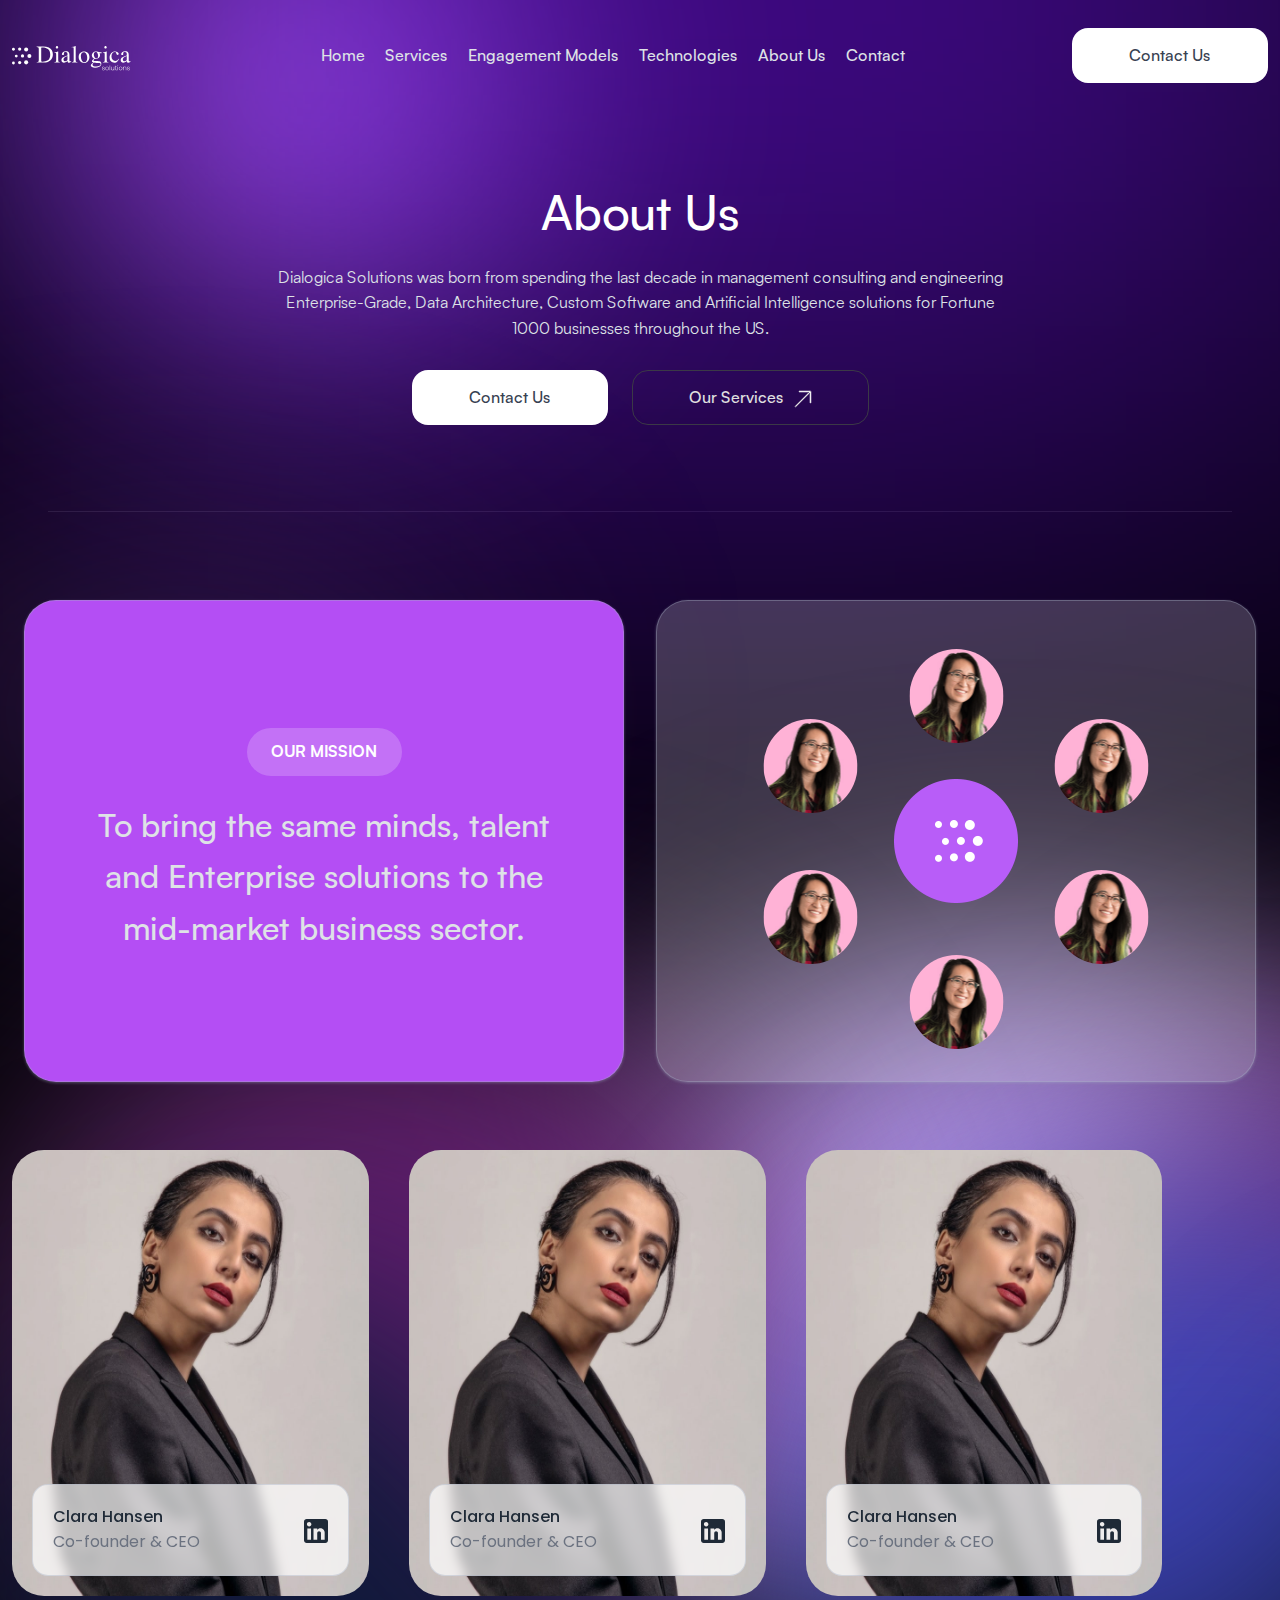
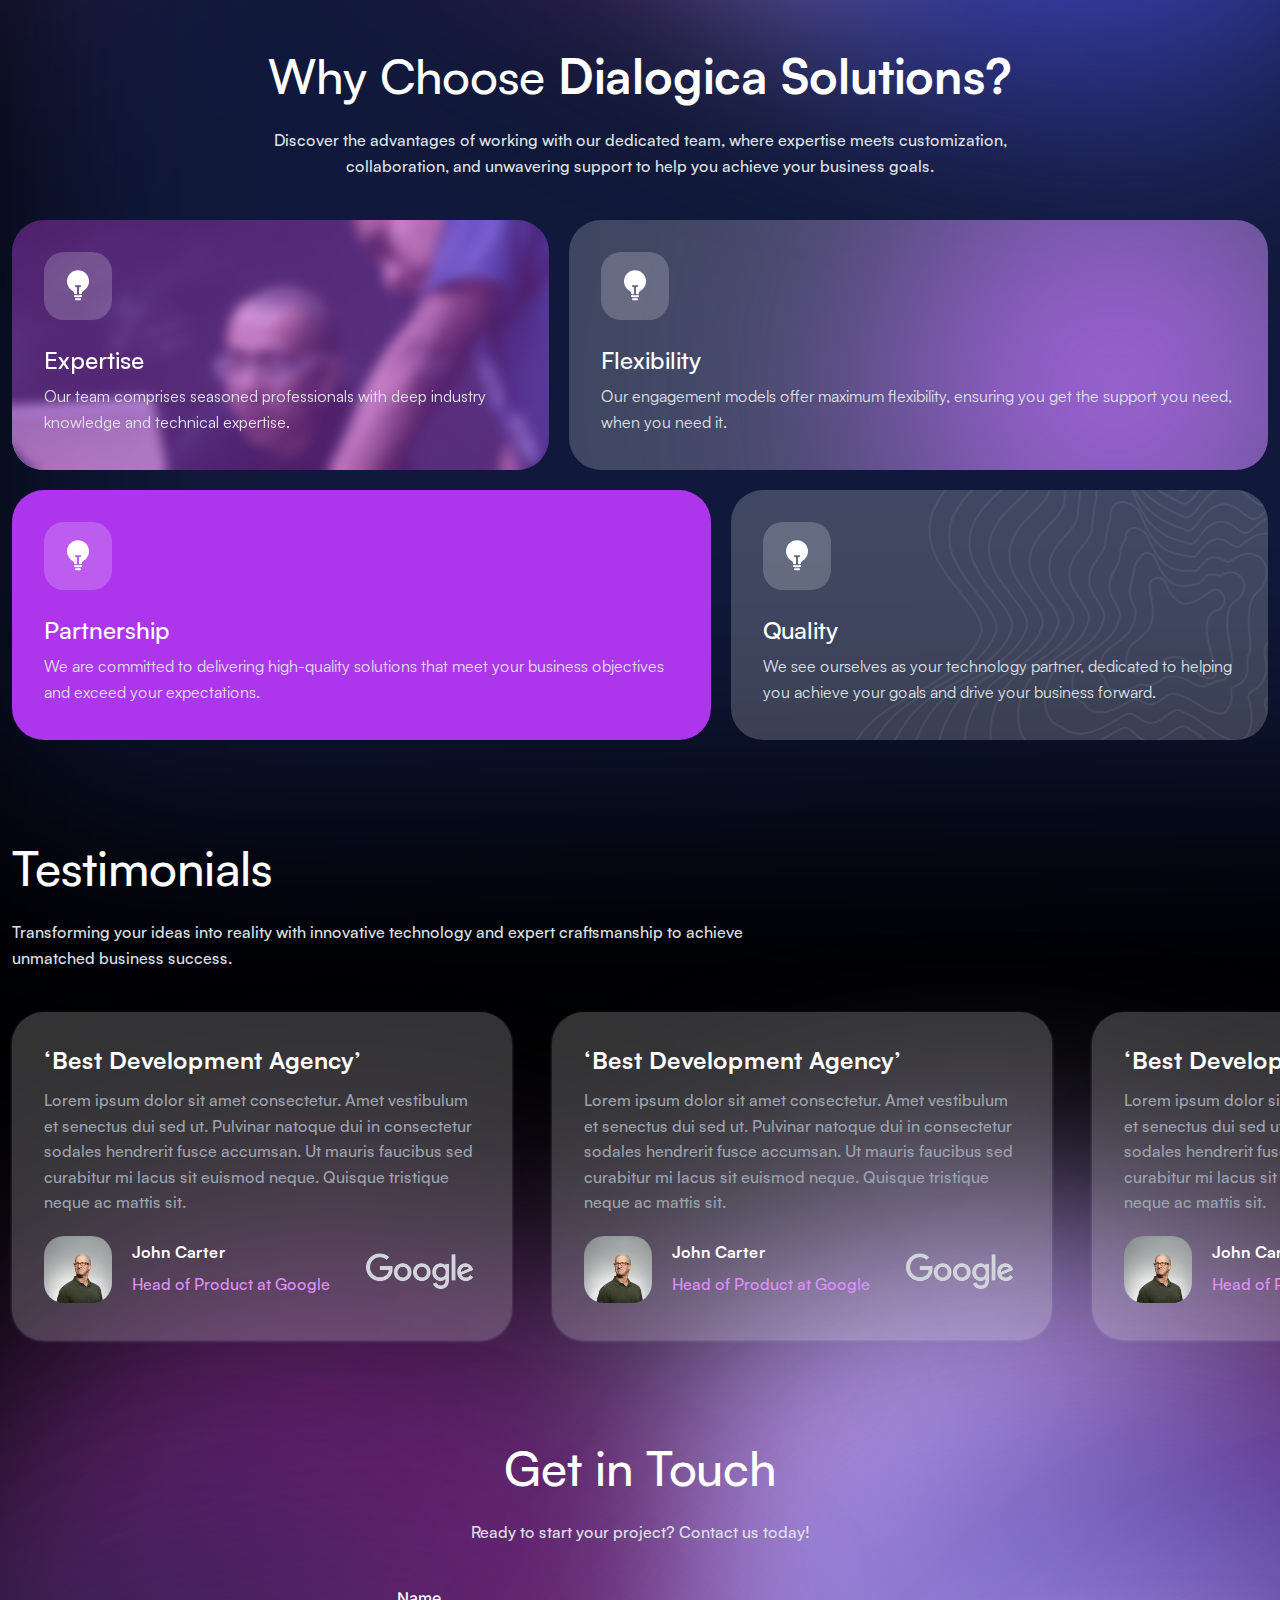
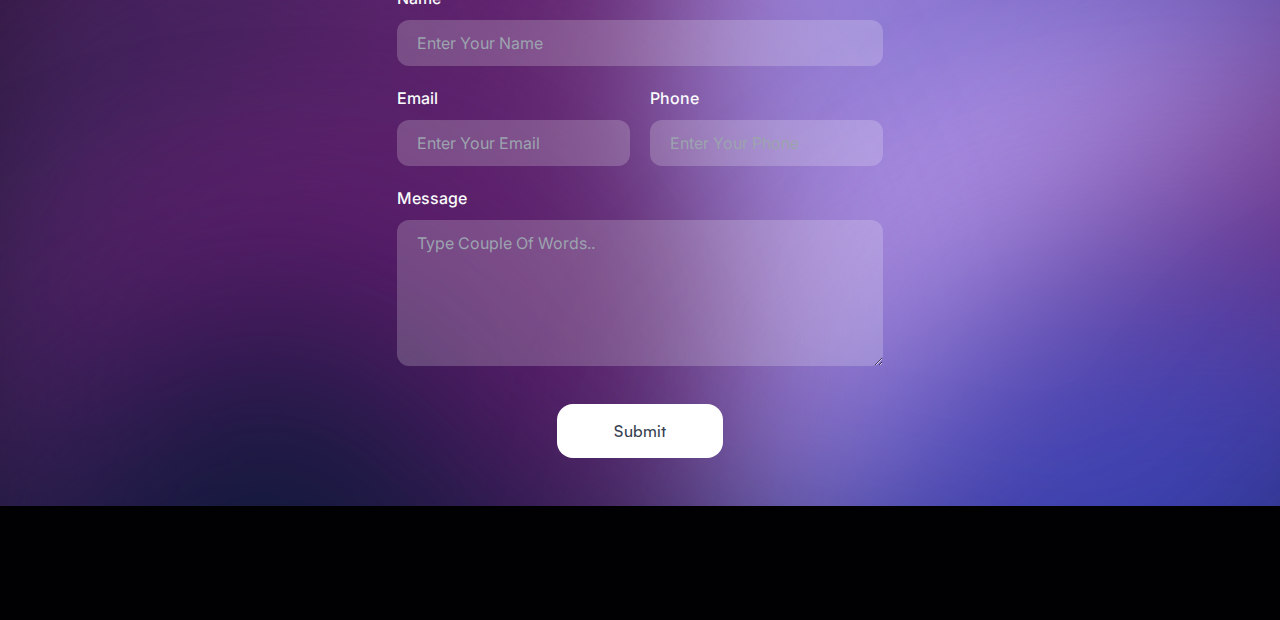
==== about-us.html @ e577fa41 "testing" ====
<!DOCTYPE html>
<html lang="en">
	<head>
		<meta charset="UTF-8">
		<meta name="viewport" content="width=device-width, initial-scale=1.0">
		<!-- bootstrap min css -->
		<link rel="stylesheet" href="assets/css/bootstrap.min.css">
		<!-- bootstrap min css -->
		<link rel="stylesheet" href="assets/css/fonts.css">
		<!-- main css -->
		<link rel="stylesheet" href="assets/css/main.css">
		<!-- responsive css -->
		<link rel="stylesheet" href="assets/css/responsive.css">
		<title>Dialogica solutions</title>
	</head>
	<body>
		<!-- header section start -->
		<header class="header-area">
			<div class="container">
				<div class="row align-items-center justify-content-between">
					<div class="col-auto">
						<a href="#" class="main-logo">
						<img src="assets/images/header-logo/header-logo.svg" alt="header logo">
						</a>
					</div>
					<div class="col-lg-8 d-none d-lg-block">
						<div class="main-menu-wrapper justify-content-center d-flex">
							<nav class="main-menu">
								<ul>
									<li>
										<a href="#">Home</a>
									</li>
									<li>
										<a href="#">Services</a>
									</li>
									<li>
										<a href="#">Engagement Models</a>
									</li>
									<li>
										<a href="#">Technologies</a>
									</li>
									<li>
										<a href="#">About Us</a>
									</li>
									<li>
										<a href="#">Contact</a>
									</li>
								</ul>
							</nav>
						</div>
					</div>
					<div class="col-auto">
						<a href="#" class="dialogica-btn">
						Contact Us
						</a>
					</div>
				</div>
			</div>
		</header>
		<!-- header section end -->
		<!-- main area start -->
		<main>
			<!-- banner section start -->
			<section class="banner-area content-version d-flex align-items-end position-relative z-1">
				<div class="container position-relative z-5">
					<div class="gradient gradient-1"></div>
					<div class="gradient gradient-2"></div>
					<div class="gradient gradient-3"></div>
					<div class="row position-relative z-5">
						<div class="col">
							<div class="banner-content-wrapper text-center">
								<h1 class="main-title">About Us</h1>
								<p>Dialogica Solutions was born from spending the last decade in management consulting and engineering Enterprise-Grade, Data Architecture, Custom Software and Artificial Intelligence solutions for Fortune 1000 businesses throughout the US.</p>
								<div class="bottom-content-button d-flex align-items-center flex-wrap justify-content-center">
									<a href="#" class="dialogica-btn">Contact Us</a>
									<a href="#" class="dialogica-btn transparent-btn">
										<span>Our Services</span>
										<svg width="18" height="18" viewBox="0 0 18 18" fill="none" xmlns="http://www.w3.org/2000/svg">
											<path d="M16.2498 3.31V2.10289L15.3963 2.95645L1.6842 16.6685C1.63742 16.7099 1.57676 16.7324 1.51414 16.7313C1.44938 16.7301 1.38758 16.7039 1.34178 16.6581C1.29597 16.6123 1.26974 16.5505 1.26859 16.4857C1.26749 16.4231 1.28992 16.3624 1.33131 16.3156L15.0434 2.60355L15.897 1.75H14.6898H5.24985C5.18354 1.75 5.11995 1.72366 5.07307 1.67678C5.02619 1.62989 4.99985 1.5663 4.99985 1.5C4.99985 1.4337 5.02619 1.37011 5.07307 1.32322C5.11995 1.27634 5.18354 1.25 5.24985 1.25H16.4998C16.5662 1.25 16.6297 1.27634 16.6766 1.32322C16.7235 1.37011 16.7498 1.43369 16.7498 1.5V12.75C16.7498 12.8163 16.7235 12.8799 16.6766 12.9268C16.6297 12.9737 16.5662 13 16.4998 13C16.4335 13 16.37 12.9737 16.3231 12.9268C16.2762 12.8799 16.2498 12.8163 16.2498 12.75V3.31Z" fill="black" stroke="#fff"/>
										</svg>
									</a>
								</div>
							</div>
						</div>
					</div>
				</div>
			</section>
			<!-- banner section end -->
			<!-- dialogica about page wrapper section start  -->
			<div class="section-about-page-wrapper">
				<div class="gradient-area">
					<div class="container position-relative z-6">
						<div class="gradient-wrapper">
							<div class="gradient gradient-4"></div>
							<div class="gradient gradient-5"></div>
							<div class="gradient gradient-6"></div>
							<div class="gradient gradient-7"></div>
							<div class="gradient gradient-8"></div>
						</div>
						<div class="gradient-wrapper">
							<div class="gradient gradient-4"></div>
							<div class="gradient gradient-5"></div>
							<div class="gradient gradient-6"></div>
							<div class="gradient gradient-7"></div>
							<div class="gradient gradient-8"></div>
						</div>
					</div>
				</div>
				<div class="container position-relative z-6">
					<!-- about card section start -->
					<div class="about-card-area position-relative z-6">
						<div class="container">
							<div class="about-card-wrapper d-flex align-items-center flex-wrap">
								<div class="card-info card-hover-active text-center mb-p">
									<span class="sub-title-2">Our mission</span>
									<p>To bring the same minds, talent and Enterprise solutions to the mid-market business sector. </p>
								</div>
								<div class="card-info position-relative z-1">
									<img src="assets/images/about-us/about-card-center-img.png" alt="center img" class="center-img">
									<div class="about-card-img-wrapper position-relative z-1">
										<div class="about-card-img-inner">
											<img src="assets/images/about-us/about-card-img.jpg" alt="..." class="about-card-img">
											<img src="assets/images/about-us/about-card-img.jpg" alt="..." class="about-card-img">
											<img src="assets/images/about-us/about-card-img.jpg" alt="..." class="about-card-img">
											<img src="assets/images/about-us/about-card-img.jpg" alt="..." class="about-card-img">
											<img src="assets/images/about-us/about-card-img.jpg" alt="..." class="about-card-img">
											<img src="assets/images/about-us/about-card-img.jpg" alt="..." class="about-card-img">
										</div>
									</div>
								</div>
							</div>
						</div>
					</div>
					<!-- about card section end -->
					<!-- our team section start  -->
					<div class="our-team-area position-relative z-6">
						<div class="our-member-wrapper d-flex flex-wrap">
							<div class="our-member-info">
								<div class="team-member-inner-info position-relative z-1">
									<img src="assets/images/team/team-1.jpg" alt="member img" class="team-img b-radius-32 w-100">
									<div class="team-member-content-info d-flex align-items-center justify-content-between">
										<div class="member-information">
											<h6 class="member-name">Clara Hansen</h6>
											<span class="member-position">Co-founder & CEO</span>
										</div>
										<a href="#">
											<svg width="24" height="24" viewBox="0 0 24 24" fill="none" xmlns="http://www.w3.org/2000/svg">
												<path d="M21.3333 0C22.0406 0 22.7189 0.280951 23.219 0.781048C23.719 1.28115 24 1.95942 24 2.66667V21.3333C24 22.0406 23.719 22.7189 23.219 23.219C22.7189 23.719 22.0406 24 21.3333 24H2.66667C1.95942 24 1.28115 23.719 0.781048 23.219C0.280951 22.7189 0 22.0406 0 21.3333V2.66667C0 1.95942 0.280951 1.28115 0.781048 0.781048C1.28115 0.280951 1.95942 0 2.66667 0H21.3333ZM20.6667 20.6667V13.6C20.6667 12.4472 20.2087 11.3416 19.3936 10.5264C18.5784 9.71128 17.4728 9.25333 16.32 9.25333C15.1867 9.25333 13.8667 9.94667 13.2267 10.9867V9.50667H9.50667V20.6667H13.2267V14.0933C13.2267 13.0667 14.0533 12.2267 15.08 12.2267C15.5751 12.2267 16.0499 12.4233 16.3999 12.7734C16.75 13.1235 16.9467 13.5983 16.9467 14.0933V20.6667H20.6667ZM5.17333 7.41333C5.76742 7.41333 6.33717 7.17733 6.75725 6.75725C7.17733 6.33717 7.41333 5.76742 7.41333 5.17333C7.41333 3.93333 6.41333 2.92 5.17333 2.92C4.57571 2.92 4.00257 3.1574 3.57999 3.57999C3.1574 4.00257 2.92 4.57571 2.92 5.17333C2.92 6.41333 3.93333 7.41333 5.17333 7.41333ZM7.02667 20.6667V9.50667H3.33333V20.6667H7.02667Z" fill="#1F2A37"/>
											</svg>
										</a>
									</div>
								</div>
							</div>
							<div class="our-member-info">
								<div class="team-member-inner-info position-relative z-1">
									<img src="assets/images/team/team-1.jpg" alt="member img" class="team-img b-radius-32 w-100">
									<div class="team-member-content-info d-flex align-items-center justify-content-between">
										<div class="member-information">
											<h6 class="member-name">Clara Hansen</h6>
											<span class="member-position">Co-founder & CEO</span>
										</div>
										<a href="#">
											<svg width="24" height="24" viewBox="0 0 24 24" fill="none" xmlns="http://www.w3.org/2000/svg">
												<path d="M21.3333 0C22.0406 0 22.7189 0.280951 23.219 0.781048C23.719 1.28115 24 1.95942 24 2.66667V21.3333C24 22.0406 23.719 22.7189 23.219 23.219C22.7189 23.719 22.0406 24 21.3333 24H2.66667C1.95942 24 1.28115 23.719 0.781048 23.219C0.280951 22.7189 0 22.0406 0 21.3333V2.66667C0 1.95942 0.280951 1.28115 0.781048 0.781048C1.28115 0.280951 1.95942 0 2.66667 0H21.3333ZM20.6667 20.6667V13.6C20.6667 12.4472 20.2087 11.3416 19.3936 10.5264C18.5784 9.71128 17.4728 9.25333 16.32 9.25333C15.1867 9.25333 13.8667 9.94667 13.2267 10.9867V9.50667H9.50667V20.6667H13.2267V14.0933C13.2267 13.0667 14.0533 12.2267 15.08 12.2267C15.5751 12.2267 16.0499 12.4233 16.3999 12.7734C16.75 13.1235 16.9467 13.5983 16.9467 14.0933V20.6667H20.6667ZM5.17333 7.41333C5.76742 7.41333 6.33717 7.17733 6.75725 6.75725C7.17733 6.33717 7.41333 5.76742 7.41333 5.17333C7.41333 3.93333 6.41333 2.92 5.17333 2.92C4.57571 2.92 4.00257 3.1574 3.57999 3.57999C3.1574 4.00257 2.92 4.57571 2.92 5.17333C2.92 6.41333 3.93333 7.41333 5.17333 7.41333ZM7.02667 20.6667V9.50667H3.33333V20.6667H7.02667Z" fill="#1F2A37"/>
											</svg>
										</a>
									</div>
								</div>
							</div>
							<div class="our-member-info">
								<div class="team-member-inner-info position-relative z-1">
									<img src="assets/images/team/team-1.jpg" alt="member img" class="team-img b-radius-32 w-100">
									<div class="team-member-content-info d-flex align-items-center justify-content-between">
										<div class="member-information">
											<h6 class="member-name">Clara Hansen</h6>
											<span class="member-position">Co-founder & CEO</span>
										</div>
										<a href="#">
											<svg width="24" height="24" viewBox="0 0 24 24" fill="none" xmlns="http://www.w3.org/2000/svg">
												<path d="M21.3333 0C22.0406 0 22.7189 0.280951 23.219 0.781048C23.719 1.28115 24 1.95942 24 2.66667V21.3333C24 22.0406 23.719 22.7189 23.219 23.219C22.7189 23.719 22.0406 24 21.3333 24H2.66667C1.95942 24 1.28115 23.719 0.781048 23.219C0.280951 22.7189 0 22.0406 0 21.3333V2.66667C0 1.95942 0.280951 1.28115 0.781048 0.781048C1.28115 0.280951 1.95942 0 2.66667 0H21.3333ZM20.6667 20.6667V13.6C20.6667 12.4472 20.2087 11.3416 19.3936 10.5264C18.5784 9.71128 17.4728 9.25333 16.32 9.25333C15.1867 9.25333 13.8667 9.94667 13.2267 10.9867V9.50667H9.50667V20.6667H13.2267V14.0933C13.2267 13.0667 14.0533 12.2267 15.08 12.2267C15.5751 12.2267 16.0499 12.4233 16.3999 12.7734C16.75 13.1235 16.9467 13.5983 16.9467 14.0933V20.6667H20.6667ZM5.17333 7.41333C5.76742 7.41333 6.33717 7.17733 6.75725 6.75725C7.17733 6.33717 7.41333 5.76742 7.41333 5.17333C7.41333 3.93333 6.41333 2.92 5.17333 2.92C4.57571 2.92 4.00257 3.1574 3.57999 3.57999C3.1574 4.00257 2.92 4.57571 2.92 5.17333C2.92 6.41333 3.93333 7.41333 5.17333 7.41333ZM7.02667 20.6667V9.50667H3.33333V20.6667H7.02667Z" fill="#1F2A37"/>
											</svg>
										</a>
									</div>
								</div>
							</div>
						</div>
					</div>
					<!-- our team section end  -->
					<!-- dialogica solutions section start -->
					<div class="dialogica-solutions-area section-padding-md position-relative z-6">
						<div class="section-title-wrapper text-center">
							<h2>Why Choose <span class="inner-sub-heading">Dialogica Solutions?</span></h2>
							<p>Discover the advantages of working with our dedicated team, where expertise meets customization, collaboration, and unwavering support to help you achieve your business goals.</p>
						</div>
						<div class="dialogica-solutions-card-area">
							<div class="dialogica-solutions-card-wrapper flex-column flex-lg-row">
								<div class="dialogica-solutions-card-info bg-fix b-radius-32 position-relative z-1" style="background-image: url('assets/images/solutions/solutions-img.jpg');">
									<div class="card-icon">
										<svg width="22" height="31" viewBox="0 0 22 31" fill="none" xmlns="http://www.w3.org/2000/svg">
											<path d="M10.9995 0.34961C8.57893 0.349066 6.22573 1.14698 4.30466 2.61969C2.38359 4.09239 1.00193 6.15764 0.373836 8.49535C-0.254261 10.8331 -0.0937235 13.3127 0.830567 15.5499C1.75486 17.7871 3.39128 19.6569 5.48621 20.8696C6.40088 21.4003 6.97288 22.2136 6.99821 23.0336C7.00521 23.2532 7.08435 23.4645 7.22341 23.6346C7.36247 23.8048 7.5537 23.9244 7.76755 23.9749C8.23688 24.0856 8.71421 24.1723 9.19955 24.2349C9.63021 24.2896 9.99955 23.9443 9.99955 23.5096V17.2949C9.57823 17.2486 9.16074 17.1724 8.75021 17.0669C8.62301 17.0342 8.50349 16.9767 8.3985 16.8978C8.29351 16.8189 8.20509 16.72 8.13829 16.6069C8.0715 16.4938 8.02763 16.3687 8.0092 16.2386C7.99077 16.1086 7.99814 15.9762 8.03088 15.8489C8.06362 15.7217 8.1211 15.6022 8.20003 15.4972C8.27896 15.3922 8.3778 15.3038 8.4909 15.237C8.604 15.1702 8.72915 15.1264 8.85921 15.1079C8.98926 15.0895 9.12167 15.0969 9.24888 15.1296C10.3972 15.4256 11.6019 15.4256 12.7502 15.1296C12.8787 15.0926 13.0133 15.0817 13.1461 15.0976C13.2788 15.1135 13.4071 15.1559 13.5232 15.2222C13.6393 15.2886 13.7409 15.3775 13.822 15.4838C13.9031 15.5901 13.9621 15.7116 13.9955 15.8411C14.0288 15.9706 14.0359 16.1054 14.0162 16.2377C13.9965 16.37 13.9505 16.4969 13.8809 16.6111C13.8113 16.7253 13.7195 16.8243 13.6109 16.9024C13.5024 16.9804 13.3793 17.036 13.2489 17.0656C12.8384 17.1715 12.4209 17.2482 11.9995 17.2949V23.5083C11.9995 23.9443 12.3689 24.2896 12.7995 24.2349C13.2849 24.1723 13.7622 24.0856 14.2315 23.9749C14.4454 23.9244 14.6366 23.8048 14.7757 23.6346C14.9147 23.4645 14.9939 23.2532 15.0009 23.0336C15.0275 22.2136 15.5982 21.4003 16.5129 20.8696C18.6078 19.6569 20.2442 17.7871 21.1685 15.5499C22.0928 13.3127 22.2534 10.8331 21.6253 8.49535C20.9972 6.15764 19.6155 4.09239 17.6944 2.61969C15.7734 1.14698 13.4202 0.349066 10.9995 0.34961Z" fill="white"/>
											<path fill-rule="evenodd" clip-rule="evenodd" d="M7.01688 25.8829C7.04136 25.7539 7.09104 25.6309 7.16306 25.5211C7.23508 25.4112 7.32804 25.3166 7.43663 25.2427C7.54522 25.1688 7.66731 25.117 7.79593 25.0902C7.92454 25.0635 8.05717 25.0624 8.18621 25.0869C10.0452 25.4397 11.9539 25.4397 13.8129 25.0869C13.9435 25.0582 14.0786 25.0559 14.2101 25.0803C14.3416 25.1047 14.4669 25.1552 14.5785 25.2288C14.6902 25.3025 14.7859 25.3978 14.8601 25.5091C14.9342 25.6204 14.9853 25.7454 15.0103 25.8768C15.0353 26.0082 15.0336 26.1433 15.0055 26.274C14.9773 26.4048 14.9232 26.5286 14.8464 26.638C14.7696 26.7475 14.6715 26.8405 14.5581 26.9114C14.4447 26.9823 14.3183 27.0298 14.1862 27.0509C12.0806 27.4505 9.91853 27.4505 7.81288 27.0509C7.55251 27.0015 7.32242 26.8507 7.17316 26.6317C7.02391 26.4127 6.9677 26.1434 7.01688 25.8829ZM8.00488 29.1416C8.01853 29.011 8.05777 28.8843 8.12037 28.7689C8.18297 28.6534 8.2677 28.5514 8.36973 28.4687C8.47175 28.386 8.58907 28.3242 8.71498 28.2868C8.84089 28.2495 8.97292 28.2373 9.10355 28.2509C10.3641 28.3827 11.635 28.3827 12.8955 28.2509C13.1593 28.2234 13.4233 28.3017 13.6293 28.4687C13.8354 28.6358 13.9666 28.8778 13.9942 29.1416C14.0218 29.4054 13.9435 29.6694 13.7764 29.8754C13.6094 30.0814 13.3673 30.2127 13.1035 30.2403C11.7047 30.3867 10.2944 30.3867 8.89555 30.2403C8.76492 30.2266 8.63826 30.1874 8.5228 30.1248C8.40735 30.0622 8.30535 29.9775 8.22264 29.8754C8.13993 29.7734 8.07813 29.6561 8.04077 29.5302C8.00341 29.4043 7.99121 29.2722 8.00488 29.1416Z" fill="white"/>
										</svg>
									</div>
									<div class="dialogica-solutions-content mb-p">
										<h5>Expertise</h5>
										<p>Our team comprises seasoned professionals with deep industry knowledge and technical expertise.</p>
									</div>
								</div>
								<div class="dialogica-solutions-card-info b-radius-32 position-relative z-3 overflow-hidden">
									<div class="gradient gradient-1"></div>
									<div class="card-icon">
										<svg width="22" height="31" viewBox="0 0 22 31" fill="none" xmlns="http://www.w3.org/2000/svg">
											<path d="M10.9995 0.34961C8.57893 0.349066 6.22573 1.14698 4.30466 2.61969C2.38359 4.09239 1.00193 6.15764 0.373836 8.49535C-0.254261 10.8331 -0.0937235 13.3127 0.830567 15.5499C1.75486 17.7871 3.39128 19.6569 5.48621 20.8696C6.40088 21.4003 6.97288 22.2136 6.99821 23.0336C7.00521 23.2532 7.08435 23.4645 7.22341 23.6346C7.36247 23.8048 7.5537 23.9244 7.76755 23.9749C8.23688 24.0856 8.71421 24.1723 9.19955 24.2349C9.63021 24.2896 9.99955 23.9443 9.99955 23.5096V17.2949C9.57823 17.2486 9.16074 17.1724 8.75021 17.0669C8.62301 17.0342 8.50349 16.9767 8.3985 16.8978C8.29351 16.8189 8.20509 16.72 8.13829 16.6069C8.0715 16.4938 8.02763 16.3687 8.0092 16.2386C7.99077 16.1086 7.99814 15.9762 8.03088 15.8489C8.06362 15.7217 8.1211 15.6022 8.20003 15.4972C8.27896 15.3922 8.3778 15.3038 8.4909 15.237C8.604 15.1702 8.72915 15.1264 8.85921 15.1079C8.98926 15.0895 9.12167 15.0969 9.24888 15.1296C10.3972 15.4256 11.6019 15.4256 12.7502 15.1296C12.8787 15.0926 13.0133 15.0817 13.1461 15.0976C13.2788 15.1135 13.4071 15.1559 13.5232 15.2222C13.6393 15.2886 13.7409 15.3775 13.822 15.4838C13.9031 15.5901 13.9621 15.7116 13.9955 15.8411C14.0288 15.9706 14.0359 16.1054 14.0162 16.2377C13.9965 16.37 13.9505 16.4969 13.8809 16.6111C13.8113 16.7253 13.7195 16.8243 13.6109 16.9024C13.5024 16.9804 13.3793 17.036 13.2489 17.0656C12.8384 17.1715 12.4209 17.2482 11.9995 17.2949V23.5083C11.9995 23.9443 12.3689 24.2896 12.7995 24.2349C13.2849 24.1723 13.7622 24.0856 14.2315 23.9749C14.4454 23.9244 14.6366 23.8048 14.7757 23.6346C14.9147 23.4645 14.9939 23.2532 15.0009 23.0336C15.0275 22.2136 15.5982 21.4003 16.5129 20.8696C18.6078 19.6569 20.2442 17.7871 21.1685 15.5499C22.0928 13.3127 22.2534 10.8331 21.6253 8.49535C20.9972 6.15764 19.6155 4.09239 17.6944 2.61969C15.7734 1.14698 13.4202 0.349066 10.9995 0.34961Z" fill="white"/>
											<path fill-rule="evenodd" clip-rule="evenodd" d="M7.01688 25.8829C7.04136 25.7539 7.09104 25.6309 7.16306 25.5211C7.23508 25.4112 7.32804 25.3166 7.43663 25.2427C7.54522 25.1688 7.66731 25.117 7.79593 25.0902C7.92454 25.0635 8.05717 25.0624 8.18621 25.0869C10.0452 25.4397 11.9539 25.4397 13.8129 25.0869C13.9435 25.0582 14.0786 25.0559 14.2101 25.0803C14.3416 25.1047 14.4669 25.1552 14.5785 25.2288C14.6902 25.3025 14.7859 25.3978 14.8601 25.5091C14.9342 25.6204 14.9853 25.7454 15.0103 25.8768C15.0353 26.0082 15.0336 26.1433 15.0055 26.274C14.9773 26.4048 14.9232 26.5286 14.8464 26.638C14.7696 26.7475 14.6715 26.8405 14.5581 26.9114C14.4447 26.9823 14.3183 27.0298 14.1862 27.0509C12.0806 27.4505 9.91853 27.4505 7.81288 27.0509C7.55251 27.0015 7.32242 26.8507 7.17316 26.6317C7.02391 26.4127 6.9677 26.1434 7.01688 25.8829ZM8.00488 29.1416C8.01853 29.011 8.05777 28.8843 8.12037 28.7689C8.18297 28.6534 8.2677 28.5514 8.36973 28.4687C8.47175 28.386 8.58907 28.3242 8.71498 28.2868C8.84089 28.2495 8.97292 28.2373 9.10355 28.2509C10.3641 28.3827 11.635 28.3827 12.8955 28.2509C13.1593 28.2234 13.4233 28.3017 13.6293 28.4687C13.8354 28.6358 13.9666 28.8778 13.9942 29.1416C14.0218 29.4054 13.9435 29.6694 13.7764 29.8754C13.6094 30.0814 13.3673 30.2127 13.1035 30.2403C11.7047 30.3867 10.2944 30.3867 8.89555 30.2403C8.76492 30.2266 8.63826 30.1874 8.5228 30.1248C8.40735 30.0622 8.30535 29.9775 8.22264 29.8754C8.13993 29.7734 8.07813 29.6561 8.04077 29.5302C8.00341 29.4043 7.99121 29.2722 8.00488 29.1416Z" fill="white"/>
										</svg>
									</div>
									<div class="dialogica-solutions-content mb-p">
										<h5>Flexibility</h5>
										<p>Our engagement models offer maximum flexibility, ensuring you get the support you need, when you need it.</p>
									</div>
								</div>
							</div>
							<div class="dialogica-solutions-card-wrapper flex-lg-row-reverse flex-column">
								<div class="dialogica-solutions-card-info b-radius-32 position-relative z-1 overflow-hidden">
									<div class="bg-fix solutions-img-shape" style="background-image: url('assets/images/solutions/solutions-img-shape.png');">
									</div>
									<div class="card-icon">
										<svg width="22" height="31" viewBox="0 0 22 31" fill="none" xmlns="http://www.w3.org/2000/svg">
											<path d="M10.9995 0.34961C8.57893 0.349066 6.22573 1.14698 4.30466 2.61969C2.38359 4.09239 1.00193 6.15764 0.373836 8.49535C-0.254261 10.8331 -0.0937235 13.3127 0.830567 15.5499C1.75486 17.7871 3.39128 19.6569 5.48621 20.8696C6.40088 21.4003 6.97288 22.2136 6.99821 23.0336C7.00521 23.2532 7.08435 23.4645 7.22341 23.6346C7.36247 23.8048 7.5537 23.9244 7.76755 23.9749C8.23688 24.0856 8.71421 24.1723 9.19955 24.2349C9.63021 24.2896 9.99955 23.9443 9.99955 23.5096V17.2949C9.57823 17.2486 9.16074 17.1724 8.75021 17.0669C8.62301 17.0342 8.50349 16.9767 8.3985 16.8978C8.29351 16.8189 8.20509 16.72 8.13829 16.6069C8.0715 16.4938 8.02763 16.3687 8.0092 16.2386C7.99077 16.1086 7.99814 15.9762 8.03088 15.8489C8.06362 15.7217 8.1211 15.6022 8.20003 15.4972C8.27896 15.3922 8.3778 15.3038 8.4909 15.237C8.604 15.1702 8.72915 15.1264 8.85921 15.1079C8.98926 15.0895 9.12167 15.0969 9.24888 15.1296C10.3972 15.4256 11.6019 15.4256 12.7502 15.1296C12.8787 15.0926 13.0133 15.0817 13.1461 15.0976C13.2788 15.1135 13.4071 15.1559 13.5232 15.2222C13.6393 15.2886 13.7409 15.3775 13.822 15.4838C13.9031 15.5901 13.9621 15.7116 13.9955 15.8411C14.0288 15.9706 14.0359 16.1054 14.0162 16.2377C13.9965 16.37 13.9505 16.4969 13.8809 16.6111C13.8113 16.7253 13.7195 16.8243 13.6109 16.9024C13.5024 16.9804 13.3793 17.036 13.2489 17.0656C12.8384 17.1715 12.4209 17.2482 11.9995 17.2949V23.5083C11.9995 23.9443 12.3689 24.2896 12.7995 24.2349C13.2849 24.1723 13.7622 24.0856 14.2315 23.9749C14.4454 23.9244 14.6366 23.8048 14.7757 23.6346C14.9147 23.4645 14.9939 23.2532 15.0009 23.0336C15.0275 22.2136 15.5982 21.4003 16.5129 20.8696C18.6078 19.6569 20.2442 17.7871 21.1685 15.5499C22.0928 13.3127 22.2534 10.8331 21.6253 8.49535C20.9972 6.15764 19.6155 4.09239 17.6944 2.61969C15.7734 1.14698 13.4202 0.349066 10.9995 0.34961Z" fill="white"/>
											<path fill-rule="evenodd" clip-rule="evenodd" d="M7.01688 25.8829C7.04136 25.7539 7.09104 25.6309 7.16306 25.5211C7.23508 25.4112 7.32804 25.3166 7.43663 25.2427C7.54522 25.1688 7.66731 25.117 7.79593 25.0902C7.92454 25.0635 8.05717 25.0624 8.18621 25.0869C10.0452 25.4397 11.9539 25.4397 13.8129 25.0869C13.9435 25.0582 14.0786 25.0559 14.2101 25.0803C14.3416 25.1047 14.4669 25.1552 14.5785 25.2288C14.6902 25.3025 14.7859 25.3978 14.8601 25.5091C14.9342 25.6204 14.9853 25.7454 15.0103 25.8768C15.0353 26.0082 15.0336 26.1433 15.0055 26.274C14.9773 26.4048 14.9232 26.5286 14.8464 26.638C14.7696 26.7475 14.6715 26.8405 14.5581 26.9114C14.4447 26.9823 14.3183 27.0298 14.1862 27.0509C12.0806 27.4505 9.91853 27.4505 7.81288 27.0509C7.55251 27.0015 7.32242 26.8507 7.17316 26.6317C7.02391 26.4127 6.9677 26.1434 7.01688 25.8829ZM8.00488 29.1416C8.01853 29.011 8.05777 28.8843 8.12037 28.7689C8.18297 28.6534 8.2677 28.5514 8.36973 28.4687C8.47175 28.386 8.58907 28.3242 8.71498 28.2868C8.84089 28.2495 8.97292 28.2373 9.10355 28.2509C10.3641 28.3827 11.635 28.3827 12.8955 28.2509C13.1593 28.2234 13.4233 28.3017 13.6293 28.4687C13.8354 28.6358 13.9666 28.8778 13.9942 29.1416C14.0218 29.4054 13.9435 29.6694 13.7764 29.8754C13.6094 30.0814 13.3673 30.2127 13.1035 30.2403C11.7047 30.3867 10.2944 30.3867 8.89555 30.2403C8.76492 30.2266 8.63826 30.1874 8.5228 30.1248C8.40735 30.0622 8.30535 29.9775 8.22264 29.8754C8.13993 29.7734 8.07813 29.6561 8.04077 29.5302C8.00341 29.4043 7.99121 29.2722 8.00488 29.1416Z" fill="white"/>
										</svg>
									</div>
									<div class="dialogica-solutions-content mb-p">
										<h5>Quality</h5>
										<p>We see ourselves as your technology partner, dedicated to helping you achieve your goals and drive your business forward.</p>
									</div>
								</div>
								<div class="dialogica-solutions-card-info b-radius-32 position-relative z-1">
									<div class="card-icon">
										<svg width="22" height="31" viewBox="0 0 22 31" fill="none" xmlns="http://www.w3.org/2000/svg">
											<path d="M10.9995 0.34961C8.57893 0.349066 6.22573 1.14698 4.30466 2.61969C2.38359 4.09239 1.00193 6.15764 0.373836 8.49535C-0.254261 10.8331 -0.0937235 13.3127 0.830567 15.5499C1.75486 17.7871 3.39128 19.6569 5.48621 20.8696C6.40088 21.4003 6.97288 22.2136 6.99821 23.0336C7.00521 23.2532 7.08435 23.4645 7.22341 23.6346C7.36247 23.8048 7.5537 23.9244 7.76755 23.9749C8.23688 24.0856 8.71421 24.1723 9.19955 24.2349C9.63021 24.2896 9.99955 23.9443 9.99955 23.5096V17.2949C9.57823 17.2486 9.16074 17.1724 8.75021 17.0669C8.62301 17.0342 8.50349 16.9767 8.3985 16.8978C8.29351 16.8189 8.20509 16.72 8.13829 16.6069C8.0715 16.4938 8.02763 16.3687 8.0092 16.2386C7.99077 16.1086 7.99814 15.9762 8.03088 15.8489C8.06362 15.7217 8.1211 15.6022 8.20003 15.4972C8.27896 15.3922 8.3778 15.3038 8.4909 15.237C8.604 15.1702 8.72915 15.1264 8.85921 15.1079C8.98926 15.0895 9.12167 15.0969 9.24888 15.1296C10.3972 15.4256 11.6019 15.4256 12.7502 15.1296C12.8787 15.0926 13.0133 15.0817 13.1461 15.0976C13.2788 15.1135 13.4071 15.1559 13.5232 15.2222C13.6393 15.2886 13.7409 15.3775 13.822 15.4838C13.9031 15.5901 13.9621 15.7116 13.9955 15.8411C14.0288 15.9706 14.0359 16.1054 14.0162 16.2377C13.9965 16.37 13.9505 16.4969 13.8809 16.6111C13.8113 16.7253 13.7195 16.8243 13.6109 16.9024C13.5024 16.9804 13.3793 17.036 13.2489 17.0656C12.8384 17.1715 12.4209 17.2482 11.9995 17.2949V23.5083C11.9995 23.9443 12.3689 24.2896 12.7995 24.2349C13.2849 24.1723 13.7622 24.0856 14.2315 23.9749C14.4454 23.9244 14.6366 23.8048 14.7757 23.6346C14.9147 23.4645 14.9939 23.2532 15.0009 23.0336C15.0275 22.2136 15.5982 21.4003 16.5129 20.8696C18.6078 19.6569 20.2442 17.7871 21.1685 15.5499C22.0928 13.3127 22.2534 10.8331 21.6253 8.49535C20.9972 6.15764 19.6155 4.09239 17.6944 2.61969C15.7734 1.14698 13.4202 0.349066 10.9995 0.34961Z" fill="white"/>
											<path fill-rule="evenodd" clip-rule="evenodd" d="M7.01688 25.8829C7.04136 25.7539 7.09104 25.6309 7.16306 25.5211C7.23508 25.4112 7.32804 25.3166 7.43663 25.2427C7.54522 25.1688 7.66731 25.117 7.79593 25.0902C7.92454 25.0635 8.05717 25.0624 8.18621 25.0869C10.0452 25.4397 11.9539 25.4397 13.8129 25.0869C13.9435 25.0582 14.0786 25.0559 14.2101 25.0803C14.3416 25.1047 14.4669 25.1552 14.5785 25.2288C14.6902 25.3025 14.7859 25.3978 14.8601 25.5091C14.9342 25.6204 14.9853 25.7454 15.0103 25.8768C15.0353 26.0082 15.0336 26.1433 15.0055 26.274C14.9773 26.4048 14.9232 26.5286 14.8464 26.638C14.7696 26.7475 14.6715 26.8405 14.5581 26.9114C14.4447 26.9823 14.3183 27.0298 14.1862 27.0509C12.0806 27.4505 9.91853 27.4505 7.81288 27.0509C7.55251 27.0015 7.32242 26.8507 7.17316 26.6317C7.02391 26.4127 6.9677 26.1434 7.01688 25.8829ZM8.00488 29.1416C8.01853 29.011 8.05777 28.8843 8.12037 28.7689C8.18297 28.6534 8.2677 28.5514 8.36973 28.4687C8.47175 28.386 8.58907 28.3242 8.71498 28.2868C8.84089 28.2495 8.97292 28.2373 9.10355 28.2509C10.3641 28.3827 11.635 28.3827 12.8955 28.2509C13.1593 28.2234 13.4233 28.3017 13.6293 28.4687C13.8354 28.6358 13.9666 28.8778 13.9942 29.1416C14.0218 29.4054 13.9435 29.6694 13.7764 29.8754C13.6094 30.0814 13.3673 30.2127 13.1035 30.2403C11.7047 30.3867 10.2944 30.3867 8.89555 30.2403C8.76492 30.2266 8.63826 30.1874 8.5228 30.1248C8.40735 30.0622 8.30535 29.9775 8.22264 29.8754C8.13993 29.7734 8.07813 29.6561 8.04077 29.5302C8.00341 29.4043 7.99121 29.2722 8.00488 29.1416Z" fill="white"/>
										</svg>
									</div>
									<div class="dialogica-solutions-content mb-p">
										<h5>Partnership</h5>
										<p>We are committed to delivering high-quality solutions that meet your business objectives and exceed your expectations.</p>
									</div>
								</div>
							</div>
						</div>
					</div>
					<!-- dialogica solutions section end -->	
					<!-- testimonials section start -->
					<div class="testimonials-area section-padding-md position-relative z-6">
						<div class="section-title-wrapper ms-0">
							<h2>Testimonials</h2>
							<p>Transforming your ideas into reality with innovative technology and expert craftsmanship to achieve unmatched business success.</p>
						</div>
						<div class="card-move-wrapper">
							<div class="card-wrapper testimonials-wrapper card-move-info">
								<div class="card-info card-hover-active position-relative z-3 overflow-hidden">
									<div class="gradient gradient-1"></div>
									<div class="inner-card-wrapper">
										<div class="card-content">
											<h5 class="fw-bold">‘Best Development Agency’</h5>
											<blockquote class="mb-0">
												Lorem ipsum dolor sit amet consectetur. Amet vestibulum et senectus dui sed ut. Pulvinar natoque dui in consectetur sodales hendrerit fusce accumsan. Ut mauris faucibus sed curabitur mi lacus sit euismod neque. Quisque tristique neque ac mattis sit.
											</blockquote>
											<div class="author-wrapper d-flex align-items-center justify-content-between gap-2">
												<div class="author-info d-flex align-items-center">
													<div class="author-img">
														<img src="assets/images/testimonials/testimonials.jpg" alt="author img">
													</div>
													<div class="author-position-info">
														<h6 class="fw-bold">John Carter</h6>
														<span>Head of Product at Google</span>
													</div>
												</div>
												<a href="#" class="company-logo">
												<img src="assets/images/testimonials/company-logo.png" alt="company-logo">
												</a>
											</div>
										</div>
									</div>
								</div>
								<div class="card-info card-hover-active position-relative z-3 overflow-hidden">
									<div class="gradient gradient-1"></div>
									<div class="inner-card-wrapper">
										<div class="card-content">
											<h5 class="fw-bold">‘Best Development Agency’</h5>
											<blockquote class="mb-0">
												Lorem ipsum dolor sit amet consectetur. Amet vestibulum et senectus dui sed ut. Pulvinar natoque dui in consectetur sodales hendrerit fusce accumsan. Ut mauris faucibus sed curabitur mi lacus sit euismod neque. Quisque tristique neque ac mattis sit.
											</blockquote>
											<div class="author-wrapper d-flex align-items-center justify-content-between gap-2">
												<div class="author-info d-flex align-items-center">
													<div class="author-img">
														<img src="assets/images/testimonials/testimonials.jpg" alt="author img">
													</div>
													<div class="author-position-info">
														<h6 class="fw-bold">John Carter</h6>
														<span>Head of Product at Google</span>
													</div>
												</div>
												<a href="#" class="company-logo">
												<img src="assets/images/testimonials/company-logo.png" alt="company-logo">
												</a>
											</div>
										</div>
									</div>
								</div>
								<div class="card-info card-hover-active position-relative z-3 overflow-hidden">
									<div class="gradient gradient-1"></div>
									<div class="inner-card-wrapper">
										<div class="card-content">
											<h5 class="fw-bold">‘Best Development Agency’</h5>
											<blockquote class="mb-0">
												Lorem ipsum dolor sit amet consectetur. Amet vestibulum et senectus dui sed ut. Pulvinar natoque dui in consectetur sodales hendrerit fusce accumsan. Ut mauris faucibus sed curabitur mi lacus sit euismod neque. Quisque tristique neque ac mattis sit.
											</blockquote>
											<div class="author-wrapper d-flex align-items-center justify-content-between gap-2">
												<div class="author-info d-flex align-items-center">
													<div class="author-img">
														<img src="assets/images/testimonials/testimonials.jpg" alt="author img">
													</div>
													<div class="author-position-info">
														<h6 class="fw-bold">John Carter</h6>
														<span>Head of Product at Google</span>
													</div>
												</div>
												<a href="#" class="company-logo">
												<img src="assets/images/testimonials/company-logo.png" alt="company-logo">
												</a>
											</div>
										</div>
									</div>
								</div>
								<div class="card-info card-hover-active position-relative z-3 overflow-hidden">
									<div class="gradient gradient-1"></div>
									<div class="inner-card-wrapper">
										<div class="card-content">
											<h5 class="fw-bold">‘Best Development Agency’</h5>
											<blockquote class="mb-0">
												Lorem ipsum dolor sit amet consectetur. Amet vestibulum et senectus dui sed ut. Pulvinar natoque dui in consectetur sodales hendrerit fusce accumsan. Ut mauris faucibus sed curabitur mi lacus sit euismod neque. Quisque tristique neque ac mattis sit.
											</blockquote>
											<div class="author-wrapper d-flex align-items-center justify-content-between gap-2">
												<div class="author-info d-flex align-items-center">
													<div class="author-img">
														<img src="assets/images/testimonials/testimonials.jpg" alt="author img">
													</div>
													<div class="author-position-info">
														<h6 class="fw-bold">John Carter</h6>
														<span>Head of Product at Google</span>
													</div>
												</div>
												<a href="#" class="company-logo">
												<img src="assets/images/testimonials/company-logo.png" alt="company-logo">
												</a>
											</div>
										</div>
									</div>
								</div>
							</div>
						</div>
					</div>
					<!-- testimonials section end -->
				</div>
			</div>
			<!-- dialogica about page wrapper section end  -->
			<!-- contact section start -->
			<div class="contact-area section-padding-md">
				<div class="gradient-area">
					<div class="container position-relative z-6">
						<div class="gradient-wrapper">
							<div class="gradient gradient-4"></div>
							<div class="gradient gradient-5"></div>
							<div class="gradient gradient-6"></div>
							<div class="gradient gradient-7"></div>
							<div class="gradient gradient-8"></div>
						</div>
					</div>
				</div>
				<div class="container position-relative z-6">
					<div class="section-title-wrapper text-center position-relative z-6">
						<h2>Get in Touch</h2>
						<p>Ready to start your project? Contact us today!</p>
					</div>
					<div class="row position-relative z-6">
						<div class="contact-form-wrapper">
							<form action="#">
								<div class="row">
									<div class="col-lg-12">
										<div class="contact-form-info">
											<label for="name">Name</label>
											<input type="text" id="name" aria-describedby="name" placeholder="Enter your name">
										</div>
									</div>
									<div class="col-lg-6">
										<div class="contact-form-info">
											<label for="email">Email</label>
											<input type="email" id="email" aria-describedby="email" placeholder="Enter your email">
										</div>
									</div>
									<div class="col-lg-6">
										<div class="contact-form-info">
											<label for="phone">Phone</label>
											<input type="tel" id="phone" aria-describedby="phone" placeholder="Enter your phone">
										</div>
									</div>
									<div class="col-lg-12">
										<div class="contact-form-info">
											<label for="message">Message</label>
											<textarea name="message" id="message" cols="2" rows="2" placeholder="Type couple of words.. "></textarea>
										</div>
									</div>
								</div>

								<div class="d-flex justify-content-center">
									<button type="submit" class="dialogica-btn">Submit</button>
								</div>
							</form>
						</div>
					</div>
				</div>
			</div>
			<!-- contact section end -->			 			 
		</main>
		<!-- main area end -->
		<!-- footer section start  -->
		<footer class="footer-area">
			<div class="container">
				<div class="row align-items-center justify-content-between">
					<div class="col-auto">
						<a href="#" class="main-logo">
						<img src="assets/images/header-logo/header-logo.svg" alt="header logo">
						</a>
					</div>
					<div class="col-lg-8 d-none d-lg-block">
						<div class="main-menu-wrapper justify-content-center d-flex">
							<nav class="main-menu">
								<ul>
									<li>
										<a href="#">Home</a>
									</li>
									<li>
										<a href="#">Services</a>
									</li>
									<li>
										<a href="#">Engagement Models</a>
									</li>
									<li>
										<a href="#">Technologies</a>
									</li>
									<li>
										<a href="#">About Us</a>
									</li>
									<li>
										<a href="#">Contact</a>
									</li>
								</ul>
							</nav>
						</div>
					</div>
					<div class="col-auto">
						<div class="socials-link-wrapper d-flex align-items-center">
							<a href="#" class="social-link">
								<svg width="12" height="20" viewBox="0 0 12 20" fill="none" xmlns="http://www.w3.org/2000/svg">
									<path d="M10.3863 11.1781L10.9099 7.76672H7.63653V5.55295C7.63653 4.61966 8.09379 3.70993 9.55981 3.70993H11.0479V0.805483C11.0479 0.805483 9.69751 0.575012 8.40636 0.575012C5.71066 0.575012 3.94863 2.20892 3.94863 5.16675V7.76672H0.952148V11.1781H3.94863V19.425H7.63653V11.1781H10.3863Z" fill="white"/>
								</svg>
							</a>
							<a href="#" class="social-link">
								<svg width="18" height="18" viewBox="0 0 18 18" fill="none" xmlns="http://www.w3.org/2000/svg">
									<path d="M9.84243 0.811401C10.7637 0.813858 11.2312 0.818771 11.6349 0.830235L11.7938 0.835967C11.9772 0.842518 12.1582 0.850707 12.3768 0.860533C13.2481 0.901476 13.8426 1.03905 14.3642 1.24131C14.9047 1.4493 15.3599 1.73099 15.8152 2.18546C16.2318 2.59467 16.554 3.08987 16.7594 3.63649C16.9616 4.1581 17.0992 4.7526 17.1402 5.62469C17.15 5.84251 17.1582 6.02348 17.1647 6.20772L17.1696 6.36658C17.1819 6.76946 17.1868 7.23704 17.1885 8.15826L17.1893 8.76913V9.84184C17.1913 10.4391 17.185 11.0364 17.1705 11.6335L17.1655 11.7924C17.159 11.9766 17.1508 12.1576 17.141 12.3754C17.1 13.2475 16.9608 13.8412 16.7594 14.3636C16.554 14.9102 16.2318 15.4054 15.8152 15.8146C15.406 16.2312 14.9108 16.5534 14.3642 16.7588C13.8426 16.9611 13.2481 17.0986 12.3768 17.1396L11.7938 17.1641L11.6349 17.169C11.2312 17.1805 10.7637 17.1862 9.84243 17.1879L9.23156 17.1887H8.15966C7.56211 17.1908 6.96455 17.1845 6.36717 17.1699L6.20831 17.165C6.01392 17.1576 5.81957 17.1491 5.62528 17.1396C4.754 17.0986 4.15951 16.9611 3.63707 16.7588C3.09075 16.5533 2.59584 16.2311 2.18686 15.8146C1.77002 15.4055 1.44752 14.9103 1.24189 14.3636C1.03963 13.842 0.902064 13.2475 0.861121 12.3754L0.836555 11.7924L0.832461 11.6335C0.817366 11.0364 0.810541 10.4391 0.811989 9.84184V8.15826C0.809723 7.56098 0.815728 6.9637 0.830004 6.36658L0.835736 6.20772C0.842287 6.02348 0.850476 5.84251 0.860302 5.62469C0.901245 4.7526 1.03881 4.15892 1.24107 3.63649C1.44718 3.08965 1.77024 2.59443 2.18768 2.18546C2.59642 1.7691 3.09104 1.4469 3.63707 1.24131C4.15951 1.03905 4.75319 0.901476 5.62528 0.860533C5.84309 0.850707 6.02488 0.842518 6.20831 0.835967L6.36717 0.831054C6.96428 0.816505 7.56156 0.810227 8.15884 0.81222L9.84243 0.811401ZM9.00064 4.90573C7.91476 4.90573 6.87335 5.33709 6.10551 6.10493C5.33768 6.87276 4.90631 7.91417 4.90631 9.00005C4.90631 10.0859 5.33768 11.1273 6.10551 11.8952C6.87335 12.663 7.91476 13.0944 9.00064 13.0944C10.0865 13.0944 11.1279 12.663 11.8958 11.8952C12.6636 11.1273 13.095 10.0859 13.095 9.00005C13.095 7.91417 12.6636 6.87276 11.8958 6.10493C11.1279 5.33709 10.0865 4.90573 9.00064 4.90573ZM9.00064 6.54346C9.32324 6.5434 9.6427 6.60689 9.94077 6.7303C10.2388 6.8537 10.5097 7.03461 10.7378 7.26269C10.966 7.49077 11.147 7.76155 11.2705 8.05958C11.394 8.3576 11.4576 8.67704 11.4576 8.99964C11.4577 9.32225 11.3942 9.6417 11.2708 9.93977C11.1474 10.2378 10.9665 10.5087 10.7384 10.7368C10.5103 10.965 10.2396 11.146 9.94152 11.2695C9.6435 11.393 9.32406 11.4566 9.00146 11.4566C8.34993 11.4566 7.72508 11.1978 7.26438 10.7371C6.80368 10.2764 6.54486 9.65158 6.54486 9.00005C6.54486 8.34852 6.80368 7.72368 7.26438 7.26298C7.72508 6.80228 8.34993 6.54346 9.00146 6.54346M13.3005 3.67743C13.029 3.67743 12.7687 3.78527 12.5767 3.97723C12.3848 4.16919 12.2769 4.42954 12.2769 4.70101C12.2769 4.97248 12.3848 5.23283 12.5767 5.42479C12.7687 5.61675 13.029 5.72459 13.3005 5.72459C13.572 5.72459 13.8323 5.61675 14.0243 5.42479C14.2162 5.23283 14.3241 4.97248 14.3241 4.70101C14.3241 4.42954 14.2162 4.16919 14.0243 3.97723C13.8323 3.78527 13.572 3.67743 13.3005 3.67743Z" fill="white"/>
								</svg>
							</a>
							<a href="#" class="social-link">
								<svg width="16" height="18" viewBox="0 0 16 18" fill="none" xmlns="http://www.w3.org/2000/svg">
									<path d="M14.2149 4.65188C13.3986 4.47238 12.6602 4.0389 12.1056 3.41367C11.551 2.78843 11.2087 2.00356 11.1278 1.1717V0.811401H8.30272V12.0053C8.30329 12.502 8.14757 12.9863 7.85762 13.3895C7.56766 13.7928 7.15817 14.0946 6.68715 14.2522C6.21613 14.4098 5.70745 14.4153 5.23318 14.2677C4.75892 14.1202 4.34309 13.8271 4.04462 13.4301C3.77722 13.0787 3.61348 12.6595 3.57191 12.2198C3.53035 11.7802 3.61262 11.3377 3.80943 10.9424C4.00623 10.5471 4.30971 10.2147 4.68556 9.9829C5.0614 9.75107 5.49461 9.62903 5.9362 9.63058C6.18042 9.62918 6.42342 9.66508 6.6568 9.73703V6.871C6.38521 6.83737 6.11152 6.82368 5.83793 6.83006C4.83017 6.85699 3.85212 7.1772 3.02357 7.7515C2.19501 8.3258 1.55191 9.12925 1.17301 10.0635C0.794106 10.9977 0.695855 12.0221 0.890285 13.0113C1.08472 14.0005 1.56339 14.9115 2.26768 15.6329C2.9895 16.3667 3.91319 16.8695 4.92137 17.0772C5.92956 17.2849 6.97674 17.1882 7.92985 16.7994C8.88297 16.4106 9.69899 15.7473 10.2742 14.8936C10.8495 14.04 11.158 13.0346 11.1606 12.0053V6.27323C12.3 7.08714 13.6663 7.52253 15.0665 7.5179V4.73376C14.7915 4.7349 14.5171 4.70746 14.2477 4.65188H14.2149Z" fill="white"/>
								</svg>
							</a>
						</div>
					</div>
				</div>
			</div>
		</footer>
		<!-- footer section end  -->
		<!-- jquery min js -->
		<script src="assets/js/jquery.min.js"></script>
		<!-- bootstrap min pooper js -->
		<script src="assets/js/bootstrap.bundle.min.js"></script>
		<!-- split text min js -->
		<script src="assets/js/gsap-split-text.js"></script>
		<!-- gsap min js -->
		<script src="assets/js/gsap.min.js"></script>
		<!-- scroll Trigger min js -->
		<script src="assets/js/scrollTrigger.min.js"></script>
		<!-- waypoints min js -->
		<script src="assets/js/lenis.min.js"></script>
		<!-- main js -->
		<script src="assets/js/main.js"></script>
	</body>
</html>
---- assets/css/fonts.css ----
/**
* @license
*
* Font Family: Satoshi
* Designed by: Deni Anggara
* URL: https://www.fontshare.com/fonts/satoshi
* © 2024 Indian Type Foundry
*
* Satoshi Light 
* Satoshi LightItalic 
* Satoshi Regular 
* Satoshi Italic 
* Satoshi Medium 
* Satoshi MediumItalic 
* Satoshi Bold 
* Satoshi BoldItalic 
* Satoshi Black 
* Satoshi BlackItalic 
* Satoshi Variable (Variable font)
* Satoshi VariableItalic (Variable font)

*
*/
@font-face {
  font-family: 'Satoshi';
  src: url('../fonts/Satoshi-Light.woff2') format('woff2'),
       url('../fonts/Satoshi-Light.woff') format('woff'),
       url('../fonts/Satoshi-Light.ttf') format('truetype');
  font-weight: 300;
  font-display: swap;
  font-style: normal;
}
@font-face {
  font-family: 'Satoshi';
  src: url('../fonts/Satoshi-LightItalic.woff2') format('woff2'),
       url('../fonts/Satoshi-LightItalic.woff') format('woff'),
       url('../fonts/Satoshi-LightItalic.ttf') format('truetype');
  font-weight: 300;
  font-display: swap;
  font-style: italic;
}
@font-face {
  font-family: 'Satoshi';
  src: url('../fonts/Satoshi-Regular.woff2') format('woff2'),
       url('../fonts/Satoshi-Regular.woff') format('woff'),
       url('../fonts/Satoshi-Regular.ttf') format('truetype');
  font-weight: 400;
  font-display: swap;
  font-style: normal;
}
@font-face {
  font-family: 'Satoshi';
  src: url('../fonts/Satoshi-Italic.woff2') format('woff2'),
       url('../fonts/Satoshi-Italic.woff') format('woff'),
       url('../fonts/Satoshi-Italic.ttf') format('truetype');
  font-weight: 400;
  font-display: swap;
  font-style: italic;
}
@font-face {
  font-family: 'Satoshi';
  src: url('../fonts/Satoshi-Medium.woff2') format('woff2'),
       url('../fonts/Satoshi-Medium.woff') format('woff'),
       url('../fonts/Satoshi-Medium.ttf') format('truetype');
  font-weight: 500;
  font-display: swap;
  font-style: normal;
}
@font-face {
  font-family: 'Satoshi';
  src: url('../fonts/Satoshi-MediumItalic.woff2') format('woff2'),
       url('../fonts/Satoshi-MediumItalic.woff') format('woff'),
       url('../fonts/Satoshi-MediumItalic.ttf') format('truetype');
  font-weight: 500;
  font-display: swap;
  font-style: italic;
}
@font-face {
  font-family: 'Satoshi';
  src: url('../fonts/Satoshi-Bold.woff2') format('woff2'),
       url('../fonts/Satoshi-Bold.woff') format('woff'),
       url('../fonts/Satoshi-Bold.ttf') format('truetype');
  font-weight: 700;
  font-display: swap;
  font-style: normal;
}
@font-face {
  font-family: 'Satoshi';
  src: url('../fonts/Satoshi-BoldItalic.woff2') format('woff2'),
       url('../fonts/Satoshi-BoldItalic.woff') format('woff'),
       url('../fonts/Satoshi-BoldItalic.ttf') format('truetype');
  font-weight: 700;
  font-display: swap;
  font-style: italic;
}
@font-face {
  font-family: 'Satoshi';
  src: url('../fonts/Satoshi-Black.woff2') format('woff2'),
       url('../fonts/Satoshi-Black.woff') format('woff'),
       url('../fonts/Satoshi-Black.ttf') format('truetype');
  font-weight: 900;
  font-display: swap;
  font-style: normal;
}
@font-face {
  font-family: 'Satoshi';
  src: url('../fonts/Satoshi-BlackItalic.woff2') format('woff2'),
       url('../fonts/Satoshi-BlackItalic.woff') format('woff'),
       url('../fonts/Satoshi-BlackItalic.ttf') format('truetype');
  font-weight: 900;
  font-display: swap;
  font-style: italic;
}
/**
* This is a variable font
* You can control variable axes as shown below:
* font-variation-settings: wght 900.0;
*
* available axes:
'wght' (range from 300.0 to 900.0
*/
@font-face {
  font-family: 'Satoshi';
  src: url('../fonts/Satoshi-Variable.woff2') format('woff2'),
       url('../fonts/Satoshi-Variable.woff') format('woff'),
       url('../fonts/Satoshi-Variable.ttf') format('truetype');
  font-weight: 300 900;
  font-display: swap;
  font-style: normal;
}
/**
* This is a variable font
* You can control variable axes as shown below:
* font-variation-settings: wght 900.0;
*
* available axes:
'wght' (range from 300.0 to 900.0
*/
@font-face {
  font-family: 'Satoshi';
  src: url('../fonts/Satoshi-VariableItalic.woff2') format('woff2'),
       url('../fonts/Satoshi-VariableItalic.woff') format('woff'),
       url('../fonts/Satoshi-VariableItalic.ttf') format('truetype');
  font-weight: 300 900;
  font-display: swap;
  font-style: italic;
}
---- assets/css/main.css ----
/*
  The Name:
  Author: 
  Support: 
  Description: 
  Version: 1.0
*/

/* CSS Index
-----------------------------------
1.default css
2.header section 
3.banner section

-----------------------------------
*/

/* default css start */
@import url('https://fonts.googleapis.com/css2?family=Inter:ital,opsz,wght@0,14..32,100..900;1,14..32,100..900&family=Poppins:ital,wght@0,100;0,200;0,300;0,400;0,500;0,600;0,700;0,800;0,900;1,100;1,200;1,300;1,400;1,500;1,600;1,700;1,800;1,900&display=swap');

/* font family */
.tk-poppins{
  font-family: "Poppins", sans-serif;
}
.tk-inter{
  font-family: "Inter", sans-serif;
}
.tk-satoshi{
  font-family: "Satoshi" , sans-serif ;
}
body {
	background-color: #010103;
  color:#DEE2E6;
  font-family: "Satoshi" , sans-serif ;
  font-size: 16px;
  font-weight: 400;
  line-height: 1.6;
  overflow-x:hidden;
}
/* lenis */
html.lenis, html.lenis body {
  height: auto;
}
.lenis.lenis-smooth {
  scroll-behavior: auto !important;
}
.lenis.lenis-smooth [data-lenis-prevent] {
  overscroll-behavior: contain;
}
.lenis.lenis-stopped {
  overflow: hidden;
}
.lenis.lenis-smooth iframe {
  pointer-events: none;
}
/* lenis */
main{
  position: relative;
  z-index: 9;
  background-color: #010103;
  overflow: hidden;
}
a {
	text-decoration: none;
	color: #DEE2E6;
  transition: all 0.3s linear;
}

a:hover {
	color: #DEE2E6;
}
img {
	max-width: 100%;
	height: auto;
}

.bg-fix {
	background-position: center;
	background-repeat: no-repeat;
	background-size: cover;
}
.mb-p p:last-child{
  margin-bottom: 0;
}
/* container */
.container {
	max-width: 1368px;
}

/* heading  style*/
h1,
h2,
h3,
h4,
h5,
h6 {
	color: #FFF;
	font-weight: 500;
	line-height: 1.35;
  font-family: "Satoshi" , sans-serif ;
}

h1 {
	font-size: 56px;
}
h2 {
	font-size: 48px;
}

h3 {
	font-size: 36px;
}

h4 {
	font-size: 28px;
}

h5 {
	font-size: 24px;
}

h6 {
	font-size: 20px;
}

/* all button */
.dialogica-btn{
  color:#374151;
  font-family: "Satoshi" , sans-serif;
  font-size: 16px;
  font-weight: 500;
  line-height: 1.3;
  display: inline-block;
  border-radius: 16px;
  background-color: #FFF;
  padding: 16px 56px;
  border: 1px solid transparent;
  transition: all 0.3s linear;
}
.dialogica-btn:hover {
  background-color: transparent;
  border: 1px solid #3B3946;
  color: #DEE2E6;
}
.dialogica-btn.transparent-btn{
  color:#E0E0E0;
  background: transparent;
  border-radius: 16px;
  border: 1px solid #3B3946;
  display: inline-block;
}
.dialogica-btn.transparent-btn svg{
  margin-left: 6px;
}
.dialogica-btn.transparent-btn:hover{
  background-color: #FFF;
  border-color: #fff;
  color:#374151;
}
.social-link svg path ,
.learn-btn svg path ,
.dialogica-btn.transparent-btn svg path{
  transition: all 0.3s linear;
}
.dialogica-btn.transparent-btn:hover svg path{
  stroke: #374151;
}
.sub-title {
  display: inline-block;
  color: #FFF;
  font-weight: 500;
  padding: 8px 12px;
  border-radius: 12px;
  border: 1px solid rgba(166, 175, 195, 0.40);
  background: rgba(255, 255, 255, 0.20);
}
.sub-title-2 {
  color: #FFF;
  font-weight: 700;
  text-transform: uppercase;
  border-radius: 100px;
  background: rgba(255, 255, 255, 0.20);
  padding: 11.5px 24.5px;
  display: inline-block;
}
.learn-btn {
  color: #E08FFD;
  font-weight: 700;
  line-height: 1.3;
  transition: all 0.3s linear;
  display: flex;
  align-items: center;
  gap: 8px;
}
.card-info:hover .learn-btn ,
.learn-btn:hover{
  color: #fff;
}
.card-info:hover .learn-btn svg path ,
.learn-btn:hover svg path{
  stroke: #fff;
}
/* all button */
/* section padding */
.section-padding{
  padding: 66px 0;
}
.section-padding-md{
  padding: 48px 0;
}
/* section padding */
/* border radius */
.b-radius-32{
  border-radius: 32px;
}
/* border-radius */
.inner-sub-heading{
  font-weight: 700;
}

/* input  */

textarea, input[type="number"], input[type="password"], input[type="search"], input[type="tel"], input[type="phone"], input[type="email"], input[type="text"] {
  color: #9CA3AF;
  width: 100%;
  border: 0;
  padding: 11px 16px 11px 20px;
  border-radius: 12px;
  background: rgba(255, 255, 255, 0.20);
  font-family: "Inter", sans-serif;
  line-height: 1.5;
}

textarea:focus,
input[type="number"]:focus,
input[type="password"]:focus,
input[type="search"]:focus,
input[type="tel"]:focus,
input[type="phone"]:focus,
input[type="email"]:focus,
input[type="text"]:focus {
	outline: 0;
	box-shadow: 0;
}

::placeholder {
	text-transform: capitalize;
  color:#9CA3AF;
  font-size: 16px;
  font-weight: 400;
  line-height: 1.5;
  font-family: "Inter", sans-serif;
}

textarea {
	width: 100%;
	min-height: 146px;
}

/* input  */
/* card animation  */
.card-move-wrapper {
  width: 100vw; /* or whatever width fits your design */
}
.card-move-info {
	width:fit-content;
	display:flex;
	flex-wrap:nowrap;
}
/* text animation */
.fade-up {
  opacity: 0;
  transform: translateY(50px);
  transition: all 0.5s linear;
}



/* gradient */
.z-5{
  z-index: 5 !important;
}
.z-6{
  z-index: 6 !important;
}
.gradient{
  position: absolute;
  left: 0;
  top: 0;
  z-index: 1;
}
.gradient-1 {
  background: #BD6CFD;
  filter: blur(150px);
  height: 436px;
  width: 436px;
  border-radius: 100%;
  left: 89px;
  top: -316px;
  z-index: 1;
}
.gradient-2 {
  width: 1342.5px;
  height: 668.196px;
  background: #690FDC;
  filter: blur(400px);
  top: -524px;
  left: 71px;
  z-index: 2;
}
.gradient-3 {
  width: 594px;
  height: 217px;
  background: rgba(189, 108, 253, 0.30);
  filter: blur(150px);
  border-radius: 100%;
  bottom: -51px;
  left: -115px;
  top: auto;
  z-index: 3;
}
.gradient-4 {
  width: 2090px;
  height: 1118px;
  top: 675px;
  z-index: 5;
  background-image: url('../images/g/grident.svg');
  background-size: cover;
  background-position: center;
  background-repeat: no-repeat;
  filter: blur(120px);
}
.gradient-5 {
  background: #3E43B5;
  box-shadow: 0px 0px 80px 0px #C9B2C7;
  filter: blur(120px);
  width: 847.778px;
  height: 763px;
  border-radius: 100%;
  top: 600px;
  left: auto;
  right: -347px;
  z-index: 3;
}
.gradient.gradient-6 {
  background: #651D71;
  box-shadow: 0px 0px 80px 0px #C9B2C7;
  filter: blur(120px);
  border-radius: 100%;
  width: 1107.778px;
  height: 997px;
  left: auto;
  right: -855px;
  top: 410px;
  z-index: 2;
}
.gradient-7 {
  background: #B797EC;
  box-shadow: 0px 0px 80px 0px #C9B2C7;
  filter: blur(120px);
  width: 846.667px;
  height: 763px;
  border-radius: 100%;
  top: 363px;
  left: auto;
  right: -154px;
  z-index: 1;
}
.gradient-8 {
  border-radius: 732.222px;
  background: #651D71;
  box-shadow: 0px 0px 80px 0px #C9B2C7;
  filter: blur(120px);
  width: 732.222px;
  height: 658px;
  top: 417px;
  left: 37px;
  z-index: 1;
}
/* dialogica-about-us-area */
.dialogica-about-us-area .gradient{
  opacity: 0.5;
}
.dialogica-about-us-area  .gradient-4 {
  top: 514px;
  left: 247px;
}
.dialogica-about-us-area .gradient-5 {
  top: 440px;
  right: -633px;
}
.dialogica-about-us-area .gradient-6 {
  top: 246px;
  right: -100%;
  margin-right: 25px;
}
.dialogica-about-us-area .gradient-7 {
  top: 200px;
  right: -513px;
  z-index: 7;
}
.dialogica-about-us-area .gradient-8 {
  top: 251px;
  left: 275px;
}
.dialogica-solutions-card-info .gradient-1 {
  top: -52px;
  right: -66px;
  opacity: 1;
  left: auto;
  z-index: -1;
}
.testimonials-wrapper .card-hover-active .gradient-1 {
  left: 50%;
  top: 50%;
  transform: translate(-50%, -50%);
  opacity: 0;
  visibility: hidden;
}
.testimonials-wrapper .card-hover-active:hover .gradient-1 {
  opacity: 1;
  visibility: visible;
}
/* contact */
.contact-area .gradient{
  opacity: 1;
}
.contact-area .gradient-4 {
  top: 460px;
  left: 0;
}
.contact-area .gradient-5 {
  top: 440px;
  right: -338px;
}
.contact-area .gradient-6 {
  top: 197px;
  right: -848px;
}
.contact-area .gradient-7 {
  top: 153px;
  right: -218px;
}
.contact-area .gradient-8 {
  top: 208px;
  left: -22px;
}
.banner-area.content-version .gradient-3 {
  bottom: -178px;
  transform: translateY(100%);
}
.gradient-wrapper {
  position: absolute;
  left: 0;
  top: 0;
  width: 100%;
  z-index: 1;
}
.our-technologies-area .gradient-wrapper {
  top: 63px;
}
.our-solutions-area .gradient-wrapper:nth-child(1) {
  top: 202px;
}
.our-solutions-area .gradient-wrapper:nth-child(2) {
  top: 2216px;
}
.our-solutions-area .gradient-wrapper:nth-child(3) {
  top: 4020px;
}
.section-about-page-wrapper  .gradient-wrapper:nth-child(1) {
  top: 88px;
}
.section-about-page-wrapper  .gradient-wrapper:nth-child(2) {
  top: 1960px;
  left: -32px;
}
.section-about-page-wrapper  .gradient-wrapper:nth-child(2) .gradient-4 {
  left: -36px;
}
.section-about-page-wrapper  .gradient-wrapper:nth-child(2) .gradient-8 {
  left: 0;
}
.contact-page .gradient-3 {
  bottom: 43px;
}
.contact-area .gradient-wrapper{
  z-index: 2;
}
.contact-area.two-gradient .gradient-4 {
  left: 0;
}
.contact-area.two-gradient .gradient-8 {
  left: 28px;
}
/* gradient */

/* default css end */

/* header section start */
/* ul padding fix */
.header-area {
  padding: 28px 0;
  position: absolute;
  left: 0;
  top: 0;
  width: 100%;
  z-index: 999;
}
.main-logo img {
  max-width: 143px;
  height: 35px;
  display: block;
}
.main-menu ul {
  padding: 0;
  margin: 0;
  list-style: none;
}
.main-menu ul li {
  display: inline-block;
  margin-right: 32px;
}
.main-menu ul li:last-child{
  margin-right: 0;
}
.main-menu ul li a{
  color:#DEE2E6;
  font-weight: 500;
  line-height: 1.3;
  transition: all 0.3s linear;
}
.main-menu ul li a:hover{
  color: #FFF;
  /* font-weight: 700; */
}
/* header section end */

/* banner section start */
.banner-area {
  min-height: 800px;
  padding: 180px 0 51px;
}
.banner-area  .row {
  --bs-gutter-x: 0;
}
.banner-content-wrapper {
  max-width: 750px;
}
.banner-area .banner-content-wrapper {
  max-width: 650px;
}
.bottom-content-button {
  gap: 20px;
  margin-top: 40px;
}
.main-title {
  font-size: 48px;
  margin-bottom: 20px;
}

.banner-content-wrapper .sub-title {
  margin-bottom: 12px;
}
.banner-img-wrapper {
  width: calc(100% + 42px);
}
.banner-area.content-version {
  padding-bottom: 87px;
  min-height: 489px;
}
.banner-area.content-version .bottom-content-button {
  gap: 24px;
  margin-top: 28px;
}
.banner-area.content-version .banner-content-wrapper {
  max-width: 750px;
  margin-right: auto;
  margin-left: auto;
}
.banner-area.content-version::before {
  content: "";
  position: absolute;
  left: 0;
  bottom: 0;
  height: 1px;
  width: calc(100% - 96px);
  background: rgba(255, 255, 255, 0.10);
  margin-left: 48px;
}
/* banner section end */

/* our services section start */
.dialogica-services-card-area {
  padding-top: 21px;
}
.section-title-wrapper {
  max-width: 750px;
  margin-right: auto;
  margin-left: auto;
}
.section-title-wrapper p {
  font-weight: 500;
}
.section-title-wrapper{
  margin-bottom: 40px;
}
.card-info {
  border-radius: 32px;
  border: 1px solid rgba(166, 175, 195, 0.40);
  background: rgba(255, 255, 255, 0.20);
  box-shadow: 0px 1px 3px 0px rgba(166, 175, 195, 0.40);
  padding: 32px;
  transition: all 0.3s linear;
  display: block;
}
.engagement-models-area .card-info ,
.our-services-area .card-info {
  padding: 46.337px;
}
.our-services-area .card-info{
  width: 501px;
  min-height: 390px;
}
.card-icon {
  height: 68px;
  width: 68px;
  border-radius: 20px;
  background: rgba(255, 255, 255, 0.20);
  padding: 15.446px;
  display: flex;
  align-items: center;
  justify-content: center;
  margin-bottom: 24px;
}
.card-content h5 {
  font-size: 26px;
  font-weight: 700;
  margin-bottom: 16px;
}
.card-content p {
  font-weight: 500;
} 
.card-content .learn-btn{
  margin-top: 27px;
}
.card-hover-active:hover{
  border: 1px solid rgba(166, 175, 195, 0.40);
  background: #A822E7;
  box-shadow: 0px 1px 3px 0px rgba(166, 175, 195, 0.40);
}
.card-wrapper {
  display: flex;
  gap: 40px;
}
.card-hover-active .gradient-1 {
  left: 151px;
  top: 19px;
  z-index: -1;
  opacity: 0;
  visibility: hidden;
  transition: all 0.3s linear;
}
.card-hover-active:hover .gradient-1 {
  opacity: 1;
  visibility: visible;
}
/* our services section end */

/* engagement models section start */
.engagement-models-area {
  padding: 66px 0;
}
.engagement-models-area .card-info {
  gap: 40px;
}
.engagement-models-area .card-info:hover{
  background-color: transparent;
  border: 1px solid rgba(166, 175, 195, 0.40);
  background: rgba(255, 255, 255, 0.20);
}
.engagement-models-area .card-content h5 {
  font-size: 24px;
  font-weight: 500;
  margin-bottom: 8px;
  line-height: 1.6;
}
/* engagement models section end */

/* technologies section start */
.technologies-groups-wrapper .row {
  --bs-gutter-x: 40px;
  --bs-gutter-y: 32px;
}
.technologies-box-wrapper {
  margin-bottom: 40px;
  border-radius: 32px;
}
.technologies-box-info {
  height: 100px;
  border: 0.5px solid rgba(255, 255, 255, 0.20);
  width: calc(8% + 4.49px);
}
.technologies-box-wrapper::before {
  content: "";
  position: absolute;
  left: 0;
  top: 0;
  height: 100%;
  width: 100%;
  border: 1px solid rgba(255, 255, 255, 0.20);
  border-radius: 32px;
}
.technologies-info {
  gap: 16px;
}
.technologies-content {
  max-width: 511px;
}
.technologies-content p {
  color: #E5E7EB;
  line-height: 1.38;
}
.technologies-icon img {
  max-width: 112px;
}
.technologies-content  h6{
  display: flex;
  align-items: center;
  gap: 8px;
  flex-wrap: wrap;
}
.technologies-content  h6 .sub-title {
  font-size: 14px;
  font-weight: 500;

}
.technologies-groups-wrapper  .technologies-icon img {
  width: 68px;
  height: 68px;
  border-radius: 20px;
  object-fit: cover;
}
.technologies-bottom-button{
  margin-top: 38px;
}

/* technologies section end */

/* about us section start  */
.about-us-area .row {
  --bs-gutter-x: 56px;
}
.img-wrapper {
  border: 1px solid rgba(255, 255, 255, 0.20);
  box-shadow: 0px 1px 3px 0px rgba(166, 175, 195, 0.40);
}
.about-us-content-wrapper h2 {
  margin-bottom: 20px;
}
.about-us-content-wrapper p {
  font-weight: 500;
}
.section-title-wrapper h2 {
  margin-bottom: 20px;
}

/* about us section end  */

/* dialogica solutions section start */

.dialogica-solutions-card-wrapper {
  display: flex;
  gap: 20px;
  align-items: center;
  justify-content: space-between;
  margin-bottom: 20px;
}
.dialogica-solutions-card-wrapper:last-child{
  margin-bottom: 0;
}
.dialogica-solutions-card-wrapper .dialogica-solutions-card-info{
  width: calc(50% - 10px);
  min-height: 250px;
  padding: 32px;
}
.dialogica-solutions-card-wrapper .dialogica-solutions-card-info:nth-child(2){
  width: calc(100% - 447px);
  background: rgba(255, 255, 255, 0.20);
}
.dialogica-solutions-card-info:nth-child(1):before{
  content: "";
  position: absolute;
  left: 0;
  top: 0;
  height: 100%;
  width: 100%;
  background: rgba(173, 53, 236, 0.40);
  backdrop-filter: blur(6px);
  border-radius: 32px;
  z-index: -1;
}
.dialogica-solutions-card-wrapper.flex-lg-row-reverse .dialogica-solutions-card-info:nth-child(2){
  background: #AD35EC;
}
.dialogica-solutions-card-wrapper.flex-lg-row-reverse .dialogica-solutions-card-info:nth-child(1)::before{
  display: none;
}
.dialogica-solutions-card-wrapper.flex-lg-row-reverse .dialogica-solutions-card-info:nth-child(1){
  background: rgba(255, 255, 255, 0.20);
}
.solutions-img-shape {
  position: absolute;
  top: 0;
  height: 100%;
  width: calc(100% - 110px);
  right: 0;
  z-index: -1;
}
/* dialogica solutions section end */

/* testimonials section start */
.testimonials-wrapper .card-info {
  border: 0;
  width: 500px;
  min-height: 328px;
}
.testimonials-wrapper .card-content h5{
  font-size: 24px;
  margin-bottom: 12px;
}
.testimonials-wrapper .card-content blockquote{
  color:#9CA3AF;
  font-weight: 500;
  transition: all 0.3s linear;
}
.author-wrapper {
  margin-top: 20px;
}
.author-info {
  gap: 20px;
}
.author-img img {
  max-width: 68px;
  border-radius: 20px;
}
.author-position-info h6 {
  font-size: 16px;
}
.author-position-info span {
  display: inline-block;
  color: #E08FFD;
  font-weight: 500;
  transition: all 0.3s linear;
}
.company-logo img {
  max-width: 120px;
}
.testimonials-wrapper .card-info:hover  .author-position-info span ,
.testimonials-wrapper .card-info:hover .card-content blockquote{
  color: #F3F4F6;
}
/* testimonials section end */

/* contact section start */
.contact-form-wrapper {
  max-width: 510px;
  margin-right: auto;
  margin-left: auto;
}
.contact-form-info label {
  display: block;
  color: #F9FAFB;
  font-family: "Inter", sans-serif;
  font-weight: 500;
  line-height: 1.5;
  margin-bottom: 10px;
}
.contact-form-wrapper .row {
  --bs-gutter-x: 20px;
  --bs-gutter-y: 20px;
}
.contact-form-wrapper .dialogica-btn{
  margin-top: 30px;
}
.contact-area.contact-page {
  padding: 226px 0 68px;
}

/* contact section end */

/* footer section start */
.footer-area {
  padding: 29px 0;
  position: sticky;
  bottom: 0;
  z-index: 8;
  background-color: #010103;
}
.bottom-border{
  border-bottom: 1px solid rgba(255, 255, 255, 0.20);
}
.social-link {
  width: 56px;
  height: 56px;
  border-radius: 16px;
  border: 1px solid rgba(255, 255, 255, 0.30);
  display: flex;
  align-items: center;
  justify-content: center;
  transition: all 0.3s linear;
}
.socials-link-wrapper {
  gap: 16px;
}
.social-link:hover svg path{
  fill:#374151;
}
.social-link:hover{
  background-color: #fff;
  border-color: #fff;
}
/* footer section end */


/* our solutions section start */
.our-solutions-area{
  padding: 22px 0 68px;
}
.inner-solutions-area .card-info{
  min-height: 438px;
}
.inner-solutions-area .card-info .learn-btn {
  margin-top: 60px;
}
.inner-solutions-area .row {
  --bs-gutter-x: 40px;
  --bs-gutter-y: 32px;
}
.inner-solutions-area h4 {
  margin-bottom: 32px;
}
.our-solutions-area .inner-solutions-area{
  margin-bottom: 39px;
}
.our-solutions-area .inner-solutions-area:last-child{
  margin-bottom: 0;
}
/* our solutions section end */
/* our engagement models section start */
.engagement-models-card-content-list-wrapper{
  padding: 0;
  margin: 0;
  list-style: none;
}
.engagement-models-icon {
  height: 40px;
  width: 40px;
  border-radius: 12px;
  background: rgba(255, 255, 255, 0.20);
}
.engagement-models-inner-title {
  color: #FFF;
  font-size: 24px;
  font-weight: 500;
  margin-bottom: 23px;
}
.engagement-models-card-content h3 {
  margin-bottom: 13px;
}
.engagement-models-card-content p{
  font-weight: 500;
}
.engagement-models-card-content-list-wrapper li {
  font-weight: 500;
  position: relative;
  z-index: 1;
  margin-bottom: 4px;
  display: flex;
  align-items: center;
  gap: 16px;
  line-height: 1.38;
}
.engagement-models-card-content-list-wrapper li:last-child{
  margin-bottom: 0;
}
.engagement-models-card-wrapper .card-info:hover{
  border: 1px solid rgba(166, 175, 195, 0.40);
  background: rgba(255, 255, 255, 0.20);
  box-shadow: 0px 1px 3px 0px rgba(166, 175, 195, 0.40);
}
.our-engagement-models-area {
  padding: 68px 0 48px;
}
.engagement-models-card-wrapper .card-info .row{
  --bs-gutter-x: 0px;
}
.engagement-models-card-wrapper .card-info {
  margin-bottom: 68px;
}
.engagement-models-card-wrapper .card-info:last-child {
  margin-bottom: 0px;
}
.engagement-models-card-content {
  max-width: 700px;
}
.engagement-img-wrapper{
    border: 1px solid rgba(255, 255, 255, 0.20);
    box-shadow: 0px 1px 3px 0px rgba(166, 175, 195, 0.40);
    position: absolute;
    right: 32px;
    top: 32px;
    height: calc(100% - 64px);
    width: calc(50% - 139px);
}
.engagement-models-card-wrapper .card-info.row-reverse .engagement-models-card-content{
    margin-right: 0;
    margin-left: auto;
}
.engagement-models-card-wrapper .card-info.row-reverse .engagement-img-wrapper{
  right: auto;
  left: 32px;
}
.engagement-models-card-wrapper.version-2 {
  display: flex;
  gap: 40px;
  flex-wrap: wrap;
}
.engagement-models-card-wrapper.version-2 .card-info {
  width: calc(50% - 20px);
  margin-bottom: 0;
}
.engagement-models-card-wrapper.version-2 .card-info:last-child{
  width: 100%;
}
.engagement-models-card-wrapper.version-2 .card-info:first-child{
  border: 1px solid rgba(166, 175, 195, 0.40);
  background: #A822E7;
  box-shadow: 0px 1px 3px 0px rgba(166, 175, 195, 0.40);
}
.engagement-models-card-wrapper.version-2 .engagement-models-card-content-list-wrapper li {
  color: #F3F4F6;
}
/* our engagement models section end */

/* our technologies area section start */
.our-technologies-area {
  padding: 68px 0 48px;
}
.our-technologies-inner-area .technologies-groups-wrapper .row {
  --bs-gutter-x: 20px;
  --bs-gutter-y: 20px;
}
.technologies-groups-wrapper.version-2 .technologies-info {
  max-width: 100%;
  margin-bottom: 20px;
  border-radius: 24px;
  border: 1px solid rgba(166, 175, 195, 0.40);
  background: rgba(255, 255, 255, 0.20);
  padding: 15.5px 20px;
}
.technologies-groups-wrapper.version-2  .technologies-content h6 {
  font-family: "Poppins", sans-serif;
  font-weight: 500;
  line-height: 1.5;
}
.technologies-groups-wrapper.version-2  .technologies-content p {
  font-family: "Poppins", sans-serif;
  line-height: 1.5;
}
.technologies-groups-wrapper.version-2  h4 {
  margin-bottom: 16px;
}
.our-technologies-inner-area .technologies-groups-wrapper{
  margin-bottom: 48px;
}
.technologies-groups-wrapper.version-2 .technologies-info:last-child ,
.our-technologies-inner-area .technologies-groups-wrapper:last-child{
  margin-bottom: 0;
} 
.technologies-groups-wrapper.version-2 .technologies-content {
  max-width: 538px;
}

/* our technologies area section end*/

/* about card section start */
.about-card-wrapper{
  gap: 32px;
}
.about-card-wrapper .card-info{
  width: calc(50% - 16px);
  min-height: 482px;
  padding: 48px;
}
.center-img {
  position: absolute;
  left: 50%;
  top: 50%;
  height: 124px;
  width: 124px;
  transform: translate(-50%, -50%);
}
.about-card-wrapper  .card-info.text-center p {
  font-size: 32px;
  font-weight: 500;
}
.about-card-wrapper .card-info:first-child{
  gap: 24px;
  display: flex;
  align-items: center;
  justify-content: center;
  flex-direction: column;
  border: 1px solid rgba(166, 175, 195, 0.40);
  background: linear-gradient(0deg, #B44EF4 0%, #B44EF4 100%);
}
.about-card-img-inner {
  position: absolute;
  left: 50%;
  top: 0px;
  max-width: 385px;
  width: 100%;
  height: 400px;
  border-radius: 100%;
  transform: translateX(-50%);
}
.about-card-img {
  height: 94px;
  width: 94px;
  border-radius: 100%;
  object-fit: cover;
  position: absolute;
  top: 0;
  left: 0;
}
.about-card-img:nth-child(1) {
  top: 0;
  left: 50%;
  transform: translateX(-50%);
}
.about-card-img:nth-child(2) {
  top: 70px;
  left: auto;
  right: 0;
}
.about-card-img:nth-child(3) {
  top: 221px;
  left: auto;
  right: 0;
}
.about-card-img:nth-child(4) {
  top: auto;
  bottom: 0;
  left: 50%;
  transform: translateX(-50%);
}
.about-card-img:nth-child(5) {
  top: auto;
  bottom: 85px;
  left: 0;
}
.about-card-img:nth-child(6) {
  top: 70px;
  left: 0;
}
.about-card-area {
  padding: 88px 0 68px;
}
/* about card section end */

/* our team section start */
.member-name {
  color: #1F2A37;
  font-family: "Poppins", sans-serif;
  font-size: 16px;
  font-weight: 500;
  line-height: 1.5;
  margin-bottom: 0;
}
.member-position {
  color:#6B7280;
  font-family: "Poppins", sans-serif;
}
.team-member-content-info {
  border-radius: 16px;
  border: 1px solid rgba(166, 175, 195, 0.40);
  background: rgba(255, 255, 255, 0.70);
  backdrop-filter: blur(6px);
  padding: 20px;
}
.member-information{
  min-width: 148px;
}
.team-member-content-info {
  position: absolute;
  left: 20px;
  bottom: 20px;
  width: calc(100% - 40px);
}
.our-member-wrapper{
  gap: 40px;
}
.our-member-wrapper .our-member-info{
  width: calc(30% - 20px);
}
/* our team section end */
---- assets/css/responsive.css ----
/* 1400, 1199, 991, 767, 575, 480, 360, 320 */
/* CSS Index
-----------------------------------
1.default css
2.
-----------------------------------
*/
/* min-width 1430 */
@media (min-width: 1430px) {
}
/* max-width 1399 */
@media (max-width: 1399.98px) {
    /* header section start */
    .main-menu ul li {
        margin-right: 16px;
    }
    /* header section end */
}
/* max-width 1199 */
@media (max-width: 1199.98px) { 
    /* container padding fix */
    .container, .container-fluid, .container-lg, .container-md, .container-sm, .container-xl, .container-xxl{
        padding-right: 24px;
        padding-left: 24px;
    }
    .banner-area.content-version::before {
        width: calc(100% - 48px);
        margin-left: 24px;
      }
    /* container padding fix */
    /* header section start */
    .dialogica-btn {
        padding: 12px 35px;
    }
    .main-logo img {
        max-width: 110px;
    }
    /* header section end */

    /* banner section start */
    .banner-img-wrapper {
        width: 100%;
        max-width: 450px;
        margin-right: auto;
        margin-left: auto;
    }
    .banner-area .banner-content-wrapper {
        margin-top: 35px;
    }
    .banner-area .col {
        flex-basis: 100%;
    }
    /* banner section end */

    /* dialogica solutions section start */
    .dialogica-solutions-card-wrapper .dialogica-solutions-card-info {
        min-height: 280px;
    }
    .dialogica-solutions-card-wrapper .dialogica-solutions-card-info:nth-child(2){
        width: calc(50% - 10px);
    }
    /* dialogica solutions section end */
    /* our solutions section start */
    .inner-solutions-area .row {
        --bs-gutter-x: 24px;
    }
    /* our solutions section start  */
    /* footer section start */
    .social-link {
        width: 40px;
        height: 40px;
    }
    .social-link svg {
        height: 16px;
        width: 16px;
    }
    /* footer section end */
    /* our engagement models section start */
    .engagement-models-card-content {
        max-width: 450px;
    }
    .engagement-img-wrapper {
        width: calc(50% - 65px);
    }
    /* our engagement models section end */
}
/* max-width 1399 - min-width 992*/
@media (max-width: 1199.98px) and (min-width: 992px) {
}
/* max-width 991 */
@media (max-width: 991.98px) {
    /* all padding */
    .our-engagement-models-area {
        padding: 48px 0px;
    }
    /* all padding */
    
    /* heading  style*/
    .main-title ,
    h1 {
        font-size: 40px;
    }
    h2 {
        font-size: 36px;
    }

    h3 {
        font-size: 28px;
    }

    h4 {
        font-size: 24px;
    }

    h5 {
        font-size: 20px;
    }
    h6{
        font-size: 18px;
    }
    .section-title-wrapper {
        margin-bottom: 25px;
    }
    .section-title-wrapper h2 {
        margin-bottom: 12px;
    }
    /* banner section start */

    .banner-area ,
    .banner-area.content-version {
        min-height: 350px;
        padding: 100px 0 40px;
    }
    .banner-area{
        min-height: 500px;
    }
    .contact-area.contact-page{
        padding: 150px 0 50px;
    }
    /* banner section end */

    /* technologies section start */
    
    .technologies-groups-wrapper.version-2 .technologies-content ,
    .technologies-content {
        max-width: 100%;
    }
    .our-technologies-inner-area .technologies-groups-wrapper {
        margin-bottom: 30px;
    }
    /* technologies section end */
    /* dialogica solutions section start */
    .dialogica-solutions-card-wrapper .dialogica-solutions-card-info {
        min-height: auto;
    }
    .about-card-wrapper .card-info ,
    .dialogica-solutions-card-wrapper .dialogica-solutions-card-info,
    .dialogica-solutions-card-wrapper .dialogica-solutions-card-info:nth-child(2){
        width: 100%;
    }
    /* dialogica solutions section end */
    /* our solutions section start */
    .inner-solutions-area .card-info .learn-btn {
        margin-top: 30px;
    }
    .card-content h5 {
        font-size: 24px;
        margin-bottom: 12px;
    }
    .card-icon {
        margin-bottom: 16px;
    }
    .inner-solutions-area h4 {
        margin-bottom: 20px;
    }
    .our-solutions-area .inner-solutions-area {
        margin-bottom: 25px;
    }
    .card-icon {
        height: 50px;
        width: 50px;
    }
    .inner-solutions-area .card-info {
        min-height: auto;
    }
    /* our solutions section start  */
    /* our engagement models section start */
    .engagement-models-card-content {
        max-width: 100%;
    }
    .engagement-models-card-wrapper .card-info  .flex-row-reverse .engagement-img-wrapper ,
    .engagement-img-wrapper {
        width: 100%;
        position: relative;
        height: 350px;
        left: 0;
        right: 0;
        margin-top: 35px;
        top: 0;
    }
    .engagement-models-card-wrapper .card-info {
        margin-bottom: 35px;
    }
    .engagement-models-card-wrapper.version-2 .card-info {
        width: 100%;
    }
    /* our engagement models section end */    
    /* about card section start */
    .about-card-wrapper .card-info:first-child {
        gap: 15px;
    }
    /* about card section end */
    /* contact section start */
    .contact-form-wrapper .dialogica-btn {
        margin-top: 20px;
    }
    /* contact section end */
    /* footer section start */
    .footer-area {
        padding: 15px 0;
    }
    /* footer section end */
}
/* max-width 767 */
@media (max-width: 767.98px) { 
    
}
/* max-width 575 */
@media (max-width: 575.98px) {

    /* our engagement models section start */
    .engagement-models-inner-title {
        font-size: 20px;
    }
    /* our engagement models section end */   
    /* about card section start */
    .about-card-wrapper  .card-info.text-center p {
        font-size: 24px;
    }
    /* about card section end */
    
  
}
/* max-width 479 */
@media (max-width: 479.98px) {
    /* heading  style*/
     .main-title ,
     h1 {
         font-size: 36px;
     }
     h2 {
         font-size: 30px;
     }
 
     h3 {
         font-size: 24px;
     }
 
     h4 {
         font-size: 20px;
     }
    /* technologies section start */
     .technologies-info {
        flex-wrap: wrap;
        gap: 10px;
    }
    /* technologies section end */
    /* dialogica solutions section start */
    .solutions-img-shape {
        width: 100%;
    }
    .card-info {
        padding: 18px;
    }
    /* dialogica solutions section end */
    /* about card section start  */
    .about-card-img {
        height: 70px;
        width: 70px;
    }
    .center-img {
        height: 80px;
        width: 80px;
    }
    .about-card-wrapper .card-info{
        padding: 32px;
        min-height: 400px;
    }
    .about-card-img-inner {
        height: 336px;
    }
    .about-card-wrapper  .card-info.text-center p {
        font-size: 20px;
    }
    .about-card-img:nth-child(3) {
        top: auto;
        bottom: 85px;
    }
    /* about card section end  */
    /* footer section start */
    .socials-link-wrapper {
        gap: 8px;
    }
    /* footer section end */
  
}
/* max-width 383 */
@media (max-width: 383.98px) {
    /* our engagement models section start */
    .engagement-models-inner-title {
        font-size: 16px;
    }
    /* our engagement models section end */  
    /* about card section start  */
    .about-card-img {
        height: 60px;
        width: 60px;
    }
    .center-img {
        height: 70px;
        width: 70px;
    }
    .about-card-wrapper .card-info{
        padding: 20px;
        min-height: 350px;
    }
    .about-card-img-inner {
        height: 310px;
    }

/* about card section end  */
  
}
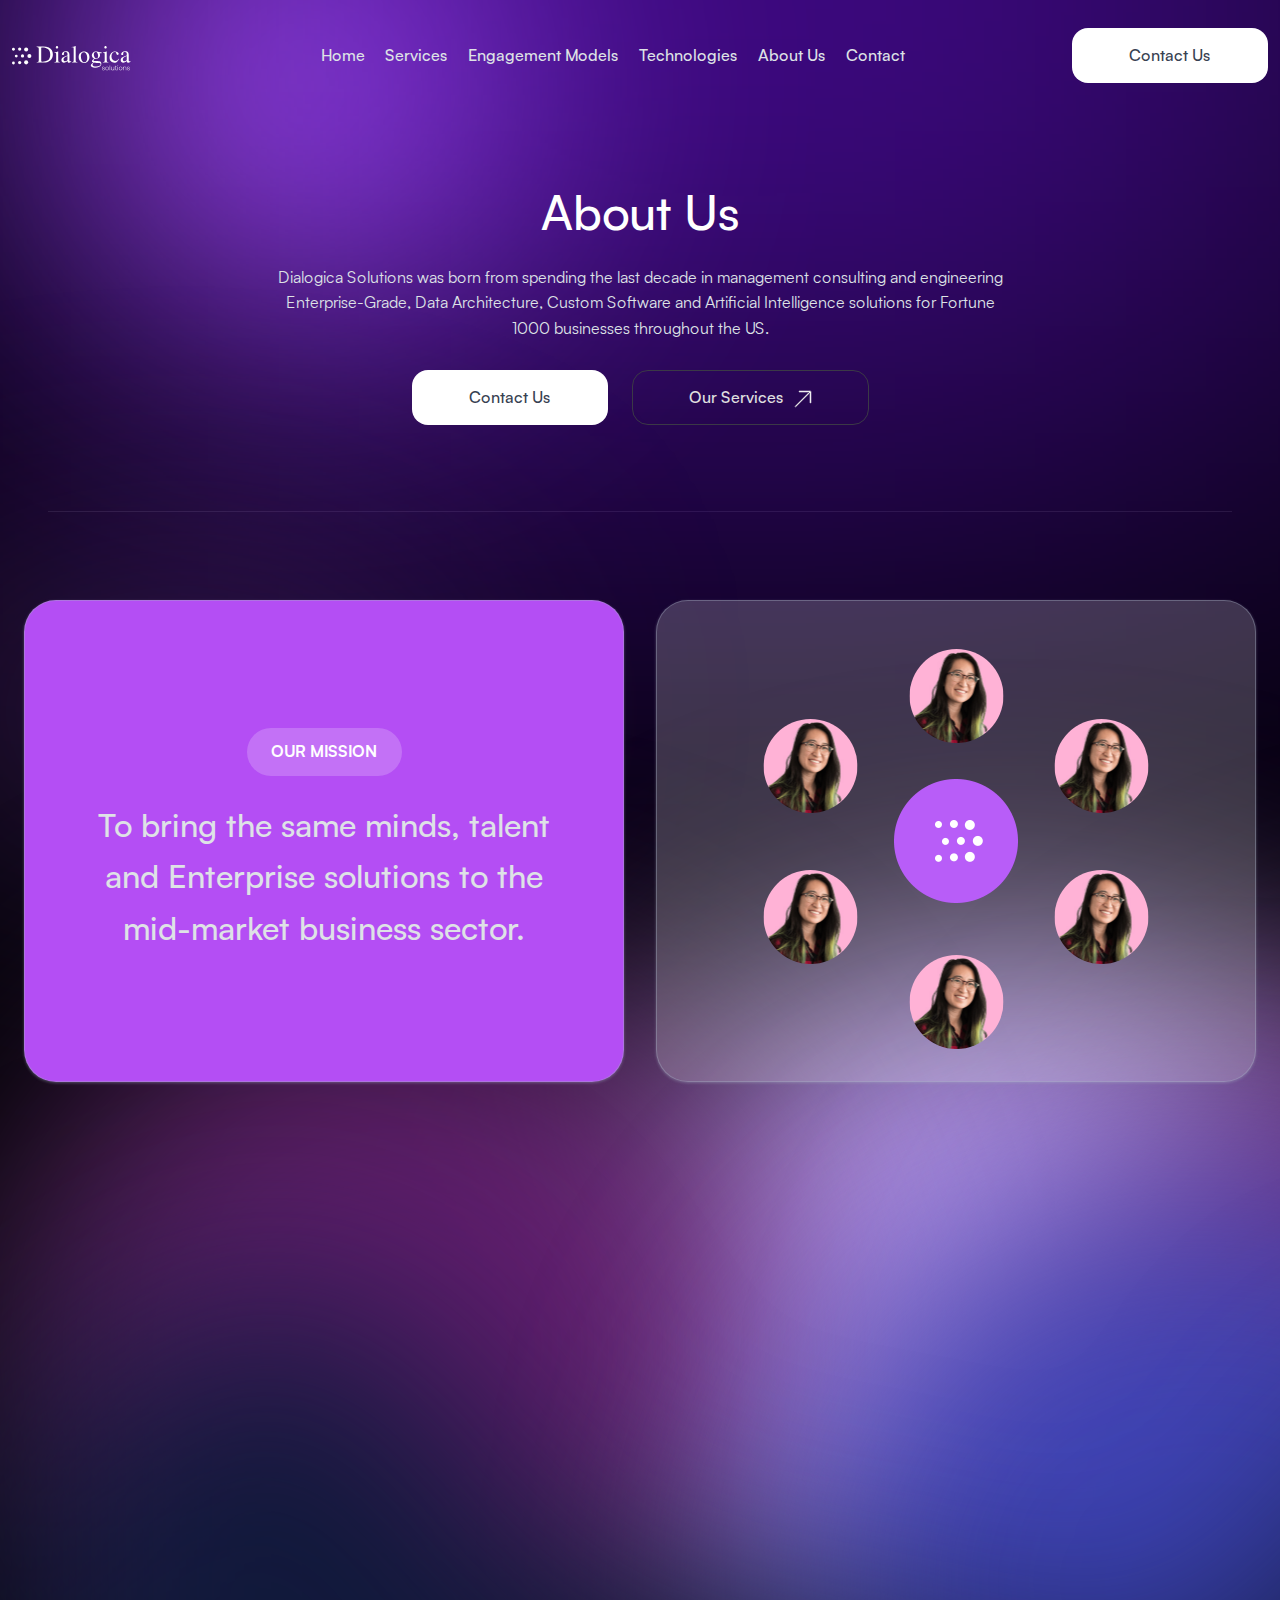
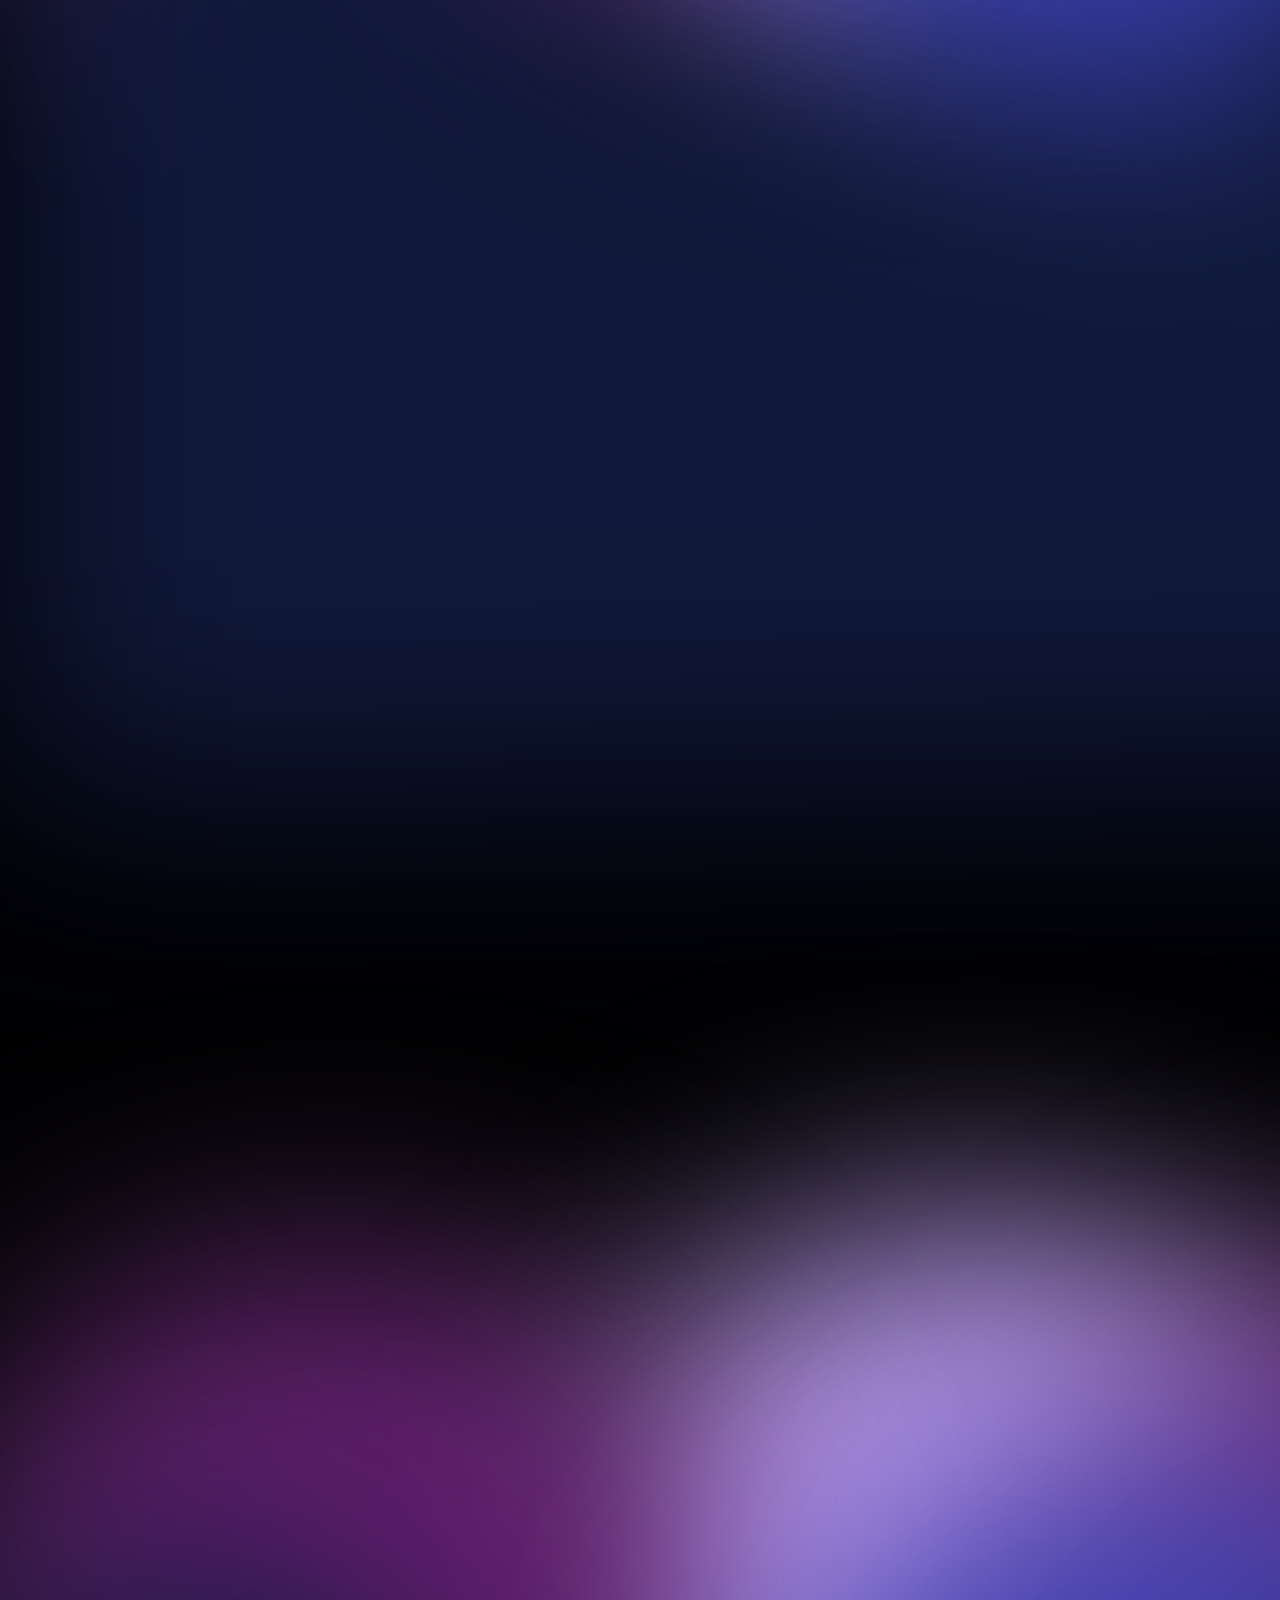
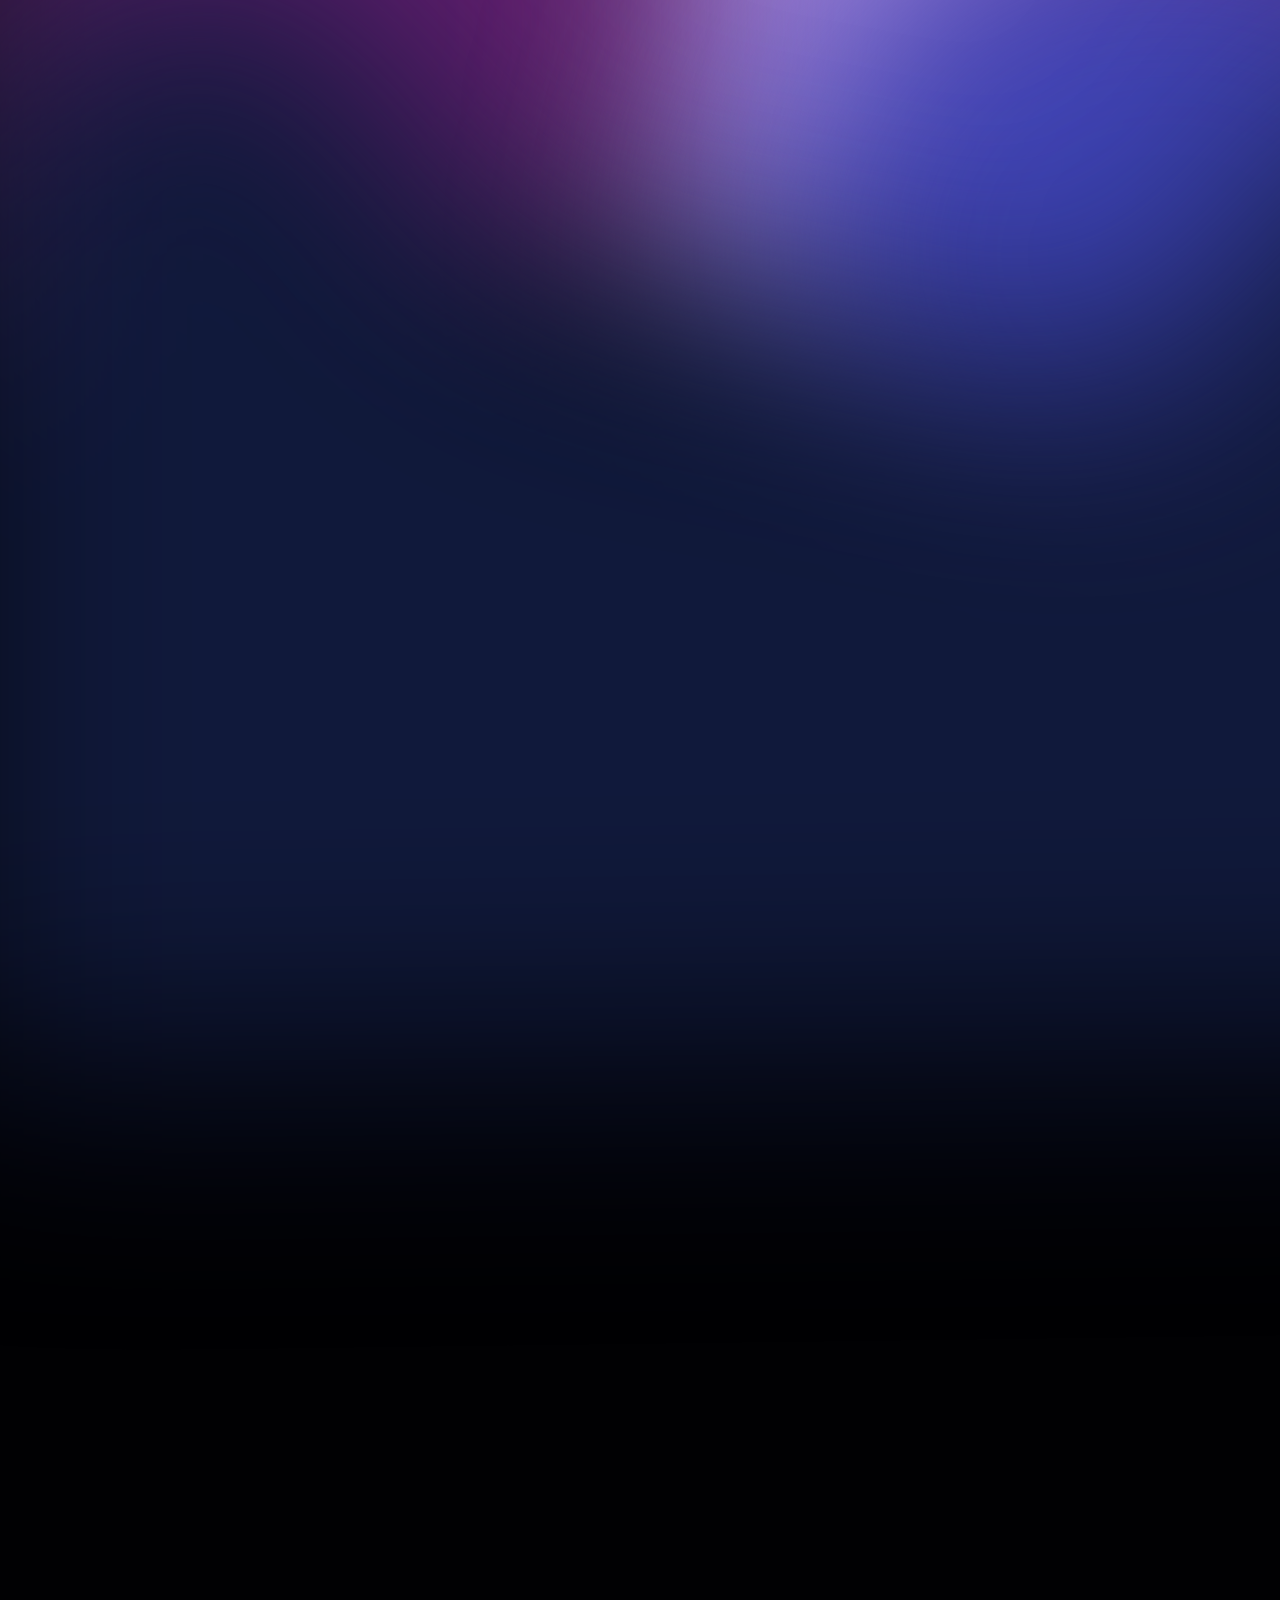
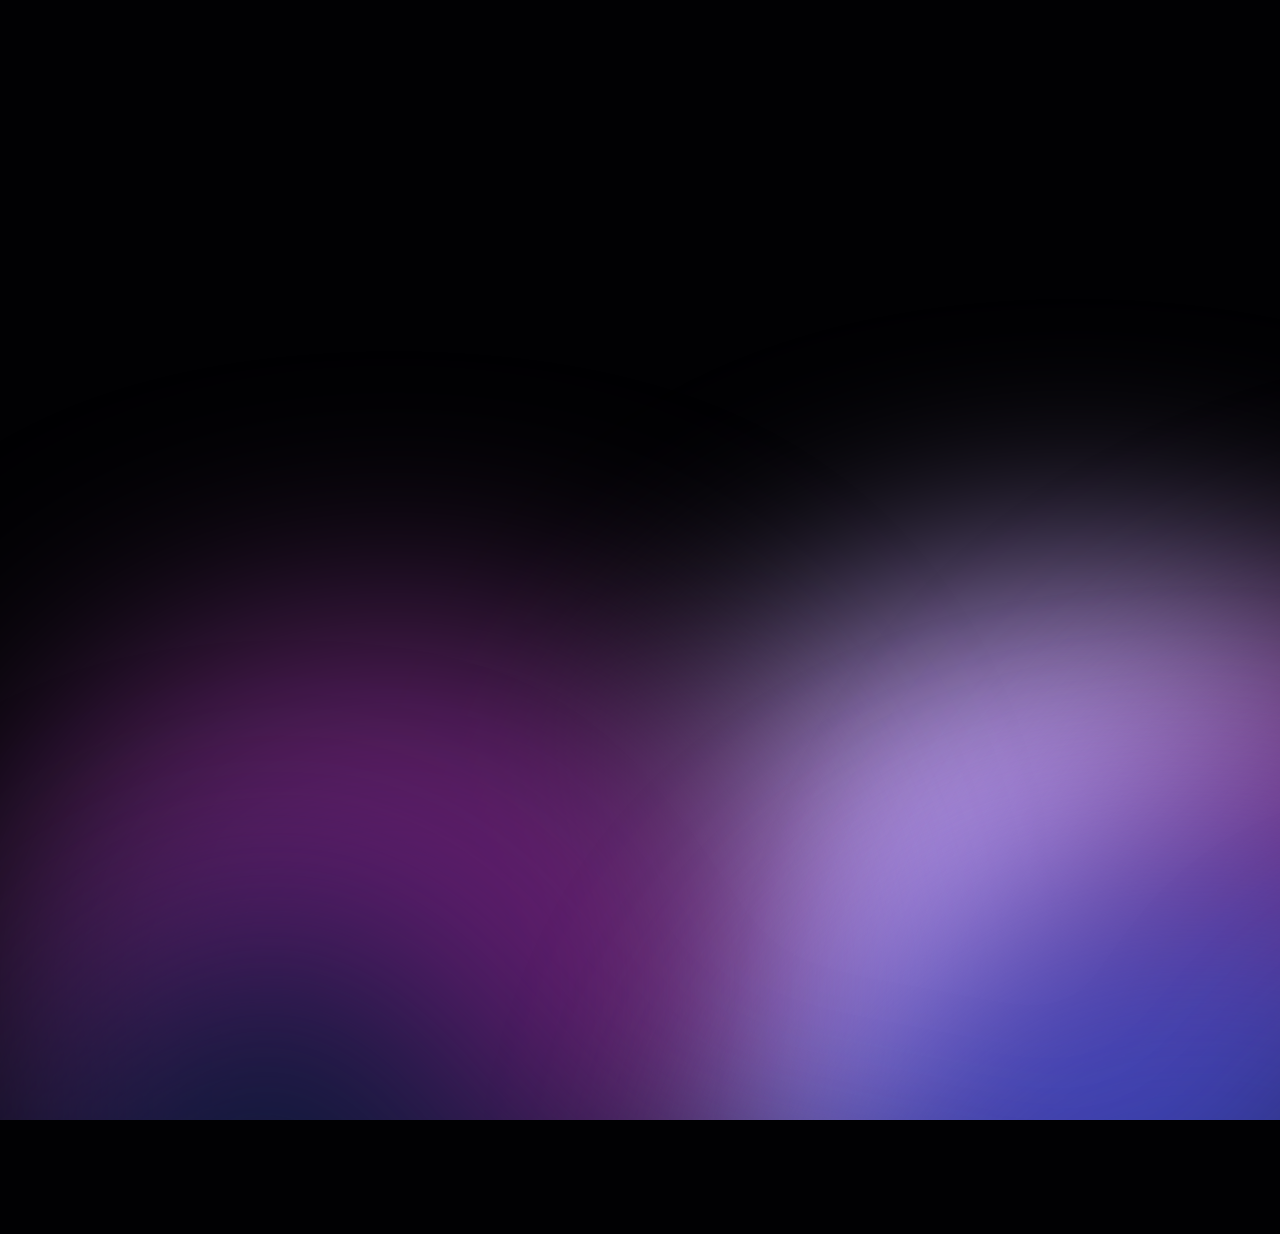
==== commit 5e65f532: "all is ok" ====
--- a/about-us.html
+++ b/about-us.html
@@ -14,13 +14,60 @@
 		<title>Dialogica solutions</title>
 	</head>
 	<body>
+		<!-- header offcanvas menu section start -->
+		<div class="offcanvas offcanvas-header offcanvas-end" tabindex="-1" id="offcanvasRight" aria-labelledby="offcanvasRightLabel">
+			<div class="offcanvas-top-area d-flex align-items-center justify-content-between w-100 flex-wrap">
+				<a href="index.html" class="mobile-logo-area">
+					<img src="assets/images/header-logo/header-logo.svg" alt="....">
+				</a>
+				<button type="button" class="btn-close d-flex align-items-center justify-content-center flex-column" data-bs-dismiss="offcanvas" aria-label="Close">
+					<span></span>
+					<span></span>
+				</button>
+			</div>
+			<div class="offcanvas-body">
+			<nav class="mobile-menu-wrapper">
+				<ul>
+					<li><a href="index.html">Home</a></li>
+					<li><a href="index.html">Services</a></li>
+					<li><a href="index.html">Engagement Models</a></li>
+					<li><a href="index.html">Technologies</a></li>
+					<li><a href="index.html">About Us</a></li>
+					<li><a href="index.html">Contact</a></li>
+				</ul>
+			</nav>
+			<div class="offcanvas-bottom-area text-center mt-4">
+				<a href="#" class="dialogica-btn transparent-btn">
+					Contact Us
+				</a>
+				<div class="socials-link-wrapper d-flex align-items-center justify-content-center mt-3">
+					<a href="#" class="social-link">
+						<svg width="12" height="20" viewBox="0 0 12 20" fill="none" xmlns="http://www.w3.org/2000/svg">
+							<path d="M10.3863 11.1781L10.9099 7.76672H7.63653V5.55295C7.63653 4.61966 8.09379 3.70993 9.55981 3.70993H11.0479V0.805483C11.0479 0.805483 9.69751 0.575012 8.40636 0.575012C5.71066 0.575012 3.94863 2.20892 3.94863 5.16675V7.76672H0.952148V11.1781H3.94863V19.425H7.63653V11.1781H10.3863Z" fill="white"/>
+						</svg>	
+					</a>
+					<a href="#" class="social-link">
+						<svg width="18" height="18" viewBox="0 0 18 18" fill="none" xmlns="http://www.w3.org/2000/svg">
+							<path d="M9.84243 0.811401C10.7637 0.813858 11.2312 0.818771 11.6349 0.830235L11.7938 0.835967C11.9772 0.842518 12.1582 0.850707 12.3768 0.860533C13.2481 0.901476 13.8426 1.03905 14.3642 1.24131C14.9047 1.4493 15.3599 1.73099 15.8152 2.18546C16.2318 2.59467 16.554 3.08987 16.7594 3.63649C16.9616 4.1581 17.0992 4.7526 17.1402 5.62469C17.15 5.84251 17.1582 6.02348 17.1647 6.20772L17.1696 6.36658C17.1819 6.76946 17.1868 7.23704 17.1885 8.15826L17.1893 8.76913V9.84184C17.1913 10.4391 17.185 11.0364 17.1705 11.6335L17.1655 11.7924C17.159 11.9766 17.1508 12.1576 17.141 12.3754C17.1 13.2475 16.9608 13.8412 16.7594 14.3636C16.554 14.9102 16.2318 15.4054 15.8152 15.8146C15.406 16.2312 14.9108 16.5534 14.3642 16.7588C13.8426 16.9611 13.2481 17.0986 12.3768 17.1396L11.7938 17.1641L11.6349 17.169C11.2312 17.1805 10.7637 17.1862 9.84243 17.1879L9.23156 17.1887H8.15966C7.56211 17.1908 6.96455 17.1845 6.36717 17.1699L6.20831 17.165C6.01392 17.1576 5.81957 17.1491 5.62528 17.1396C4.754 17.0986 4.15951 16.9611 3.63707 16.7588C3.09075 16.5533 2.59584 16.2311 2.18686 15.8146C1.77002 15.4055 1.44752 14.9103 1.24189 14.3636C1.03963 13.842 0.902064 13.2475 0.861121 12.3754L0.836555 11.7924L0.832461 11.6335C0.817366 11.0364 0.810541 10.4391 0.811989 9.84184V8.15826C0.809723 7.56098 0.815728 6.9637 0.830004 6.36658L0.835736 6.20772C0.842287 6.02348 0.850476 5.84251 0.860302 5.62469C0.901245 4.7526 1.03881 4.15892 1.24107 3.63649C1.44718 3.08965 1.77024 2.59443 2.18768 2.18546C2.59642 1.7691 3.09104 1.4469 3.63707 1.24131C4.15951 1.03905 4.75319 0.901476 5.62528 0.860533C5.84309 0.850707 6.02488 0.842518 6.20831 0.835967L6.36717 0.831054C6.96428 0.816505 7.56156 0.810227 8.15884 0.81222L9.84243 0.811401ZM9.00064 4.90573C7.91476 4.90573 6.87335 5.33709 6.10551 6.10493C5.33768 6.87276 4.90631 7.91417 4.90631 9.00005C4.90631 10.0859 5.33768 11.1273 6.10551 11.8952C6.87335 12.663 7.91476 13.0944 9.00064 13.0944C10.0865 13.0944 11.1279 12.663 11.8958 11.8952C12.6636 11.1273 13.095 10.0859 13.095 9.00005C13.095 7.91417 12.6636 6.87276 11.8958 6.10493C11.1279 5.33709 10.0865 4.90573 9.00064 4.90573ZM9.00064 6.54346C9.32324 6.5434 9.6427 6.60689 9.94077 6.7303C10.2388 6.8537 10.5097 7.03461 10.7378 7.26269C10.966 7.49077 11.147 7.76155 11.2705 8.05958C11.394 8.3576 11.4576 8.67704 11.4576 8.99964C11.4577 9.32225 11.3942 9.6417 11.2708 9.93977C11.1474 10.2378 10.9665 10.5087 10.7384 10.7368C10.5103 10.965 10.2396 11.146 9.94152 11.2695C9.6435 11.393 9.32406 11.4566 9.00146 11.4566C8.34993 11.4566 7.72508 11.1978 7.26438 10.7371C6.80368 10.2764 6.54486 9.65158 6.54486 9.00005C6.54486 8.34852 6.80368 7.72368 7.26438 7.26298C7.72508 6.80228 8.34993 6.54346 9.00146 6.54346M13.3005 3.67743C13.029 3.67743 12.7687 3.78527 12.5767 3.97723C12.3848 4.16919 12.2769 4.42954 12.2769 4.70101C12.2769 4.97248 12.3848 5.23283 12.5767 5.42479C12.7687 5.61675 13.029 5.72459 13.3005 5.72459C13.572 5.72459 13.8323 5.61675 14.0243 5.42479C14.2162 5.23283 14.3241 4.97248 14.3241 4.70101C14.3241 4.42954 14.2162 4.16919 14.0243 3.97723C13.8323 3.78527 13.572 3.67743 13.3005 3.67743Z" fill="white"/>
+						</svg>	
+					</a>
+					<a href="#" class="social-link">
+						<svg width="16" height="18" viewBox="0 0 16 18" fill="none" xmlns="http://www.w3.org/2000/svg">
+							<path d="M14.2149 4.65188C13.3986 4.47238 12.6602 4.0389 12.1056 3.41367C11.551 2.78843 11.2087 2.00356 11.1278 1.1717V0.811401H8.30272V12.0053C8.30329 12.502 8.14757 12.9863 7.85762 13.3895C7.56766 13.7928 7.15817 14.0946 6.68715 14.2522C6.21613 14.4098 5.70745 14.4153 5.23318 14.2677C4.75892 14.1202 4.34309 13.8271 4.04462 13.4301C3.77722 13.0787 3.61348 12.6595 3.57191 12.2198C3.53035 11.7802 3.61262 11.3377 3.80943 10.9424C4.00623 10.5471 4.30971 10.2147 4.68556 9.9829C5.0614 9.75107 5.49461 9.62903 5.9362 9.63058C6.18042 9.62918 6.42342 9.66508 6.6568 9.73703V6.871C6.38521 6.83737 6.11152 6.82368 5.83793 6.83006C4.83017 6.85699 3.85212 7.1772 3.02357 7.7515C2.19501 8.3258 1.55191 9.12925 1.17301 10.0635C0.794106 10.9977 0.695855 12.0221 0.890285 13.0113C1.08472 14.0005 1.56339 14.9115 2.26768 15.6329C2.9895 16.3667 3.91319 16.8695 4.92137 17.0772C5.92956 17.2849 6.97674 17.1882 7.92985 16.7994C8.88297 16.4106 9.69899 15.7473 10.2742 14.8936C10.8495 14.04 11.158 13.0346 11.1606 12.0053V6.27323C12.3 7.08714 13.6663 7.52253 15.0665 7.5179V4.73376C14.7915 4.7349 14.5171 4.70746 14.2477 4.65188H14.2149Z" fill="white"/>
+						</svg>	
+					</a>
+				</div>
+			</div>
+			</div>
+		</div>
+		<!-- header offcanvas menu section end -->
 		<!-- header section start -->
 		<header class="header-area">
 			<div class="container">
 				<div class="row align-items-center justify-content-between">
 					<div class="col-auto">
 						<a href="#" class="main-logo">
-						<img src="assets/images/header-logo/header-logo.svg" alt="header logo">
+							<img src="assets/images/header-logo/header-logo.svg" alt="header logo">
 						</a>
 					</div>
 					<div class="col-lg-8 d-none d-lg-block">
@@ -50,9 +97,15 @@
 						</div>
 					</div>
 					<div class="col-auto">
-						<a href="#" class="dialogica-btn">
-						Contact Us
-						</a>
+						<div class="header-right-wrapper d-flex align-items-center gap-3">
+							<button class="humbarger-btn d-block d-lg-none" type="button" data-bs-toggle="offcanvas" data-bs-target="#offcanvasRight" aria-controls="offcanvasRight">
+								<span></span>
+								<span></span>
+							</button>
+							<a href="#" class="dialogica-btn d-none d-sm-block">
+								Contact Us
+							</a>
+						</div>
 					</div>
 				</div>
 			</div>
@@ -69,15 +122,17 @@
 					<div class="row position-relative z-5">
 						<div class="col">
 							<div class="banner-content-wrapper text-center">
-								<h1 class="main-title">About Us</h1>
-								<p>Dialogica Solutions was born from spending the last decade in management consulting and engineering Enterprise-Grade, Data Architecture, Custom Software and Artificial Intelligence solutions for Fortune 1000 businesses throughout the US.</p>
+								<h1 class="main-title fade-up">About Us</h1>
+								<div class="mb-p fade-up" animation-delay="0.1s">
+									<p>Dialogica Solutions was born from spending the last decade in management consulting and engineering Enterprise-Grade, Data Architecture, Custom Software and Artificial Intelligence solutions for Fortune 1000 businesses throughout the US.</p>
+								</div>
 								<div class="bottom-content-button d-flex align-items-center flex-wrap justify-content-center">
-									<a href="#" class="dialogica-btn">Contact Us</a>
-									<a href="#" class="dialogica-btn transparent-btn">
-										<span>Our Services</span>
-										<svg width="18" height="18" viewBox="0 0 18 18" fill="none" xmlns="http://www.w3.org/2000/svg">
-											<path d="M16.2498 3.31V2.10289L15.3963 2.95645L1.6842 16.6685C1.63742 16.7099 1.57676 16.7324 1.51414 16.7313C1.44938 16.7301 1.38758 16.7039 1.34178 16.6581C1.29597 16.6123 1.26974 16.5505 1.26859 16.4857C1.26749 16.4231 1.28992 16.3624 1.33131 16.3156L15.0434 2.60355L15.897 1.75H14.6898H5.24985C5.18354 1.75 5.11995 1.72366 5.07307 1.67678C5.02619 1.62989 4.99985 1.5663 4.99985 1.5C4.99985 1.4337 5.02619 1.37011 5.07307 1.32322C5.11995 1.27634 5.18354 1.25 5.24985 1.25H16.4998C16.5662 1.25 16.6297 1.27634 16.6766 1.32322C16.7235 1.37011 16.7498 1.43369 16.7498 1.5V12.75C16.7498 12.8163 16.7235 12.8799 16.6766 12.9268C16.6297 12.9737 16.5662 13 16.4998 13C16.4335 13 16.37 12.9737 16.3231 12.9268C16.2762 12.8799 16.2498 12.8163 16.2498 12.75V3.31Z" fill="black" stroke="#fff"/>
-										</svg>
+									<a href="#" class="dialogica-btn fade-up" animation-delay="0.2s">Contact Us</a>
+									<a href="#" class="dialogica-btn transparent-btn fade-up" animation-delay="0.2s"
+									  <span>Our Services</span>
+									  <svg width="18" height="18" viewBox="0 0 18 18" fill="none" xmlns="http://www.w3.org/2000/svg">
+										<path d="M16.2498 3.31V2.10289L15.3963 2.95645L1.6842 16.6685C1.63742 16.7099 1.57676 16.7324 1.51414 16.7313C1.44938 16.7301 1.38758 16.7039 1.34178 16.6581C1.29597 16.6123 1.26974 16.5505 1.26859 16.4857C1.26749 16.4231 1.28992 16.3624 1.33131 16.3156L15.0434 2.60355L15.897 1.75H14.6898H5.24985C5.18354 1.75 5.11995 1.72366 5.07307 1.67678C5.02619 1.62989 4.99985 1.5663 4.99985 1.5C4.99985 1.4337 5.02619 1.37011 5.07307 1.32322C5.11995 1.27634 5.18354 1.25 5.24985 1.25H16.4998C16.5662 1.25 16.6297 1.27634 16.6766 1.32322C16.7235 1.37011 16.7498 1.43369 16.7498 1.5V12.75C16.7498 12.8163 16.7235 12.8799 16.6766 12.9268C16.6297 12.9737 16.5662 13 16.4998 13C16.4335 13 16.37 12.9737 16.3231 12.9268C16.2762 12.8799 16.2498 12.8163 16.2498 12.75V3.31Z" fill="black" stroke="#fff"/>
+									  </svg>
 									</a>
 								</div>
 							</div>
@@ -111,11 +166,11 @@
 					<div class="about-card-area position-relative z-6">
 						<div class="container">
 							<div class="about-card-wrapper d-flex align-items-center flex-wrap">
-								<div class="card-info card-hover-active text-center mb-p">
+								<div class="card-info fade-up card-hover-active text-center mb-p">
 									<span class="sub-title-2">Our mission</span>
 									<p>To bring the same minds, talent and Enterprise solutions to the mid-market business sector. </p>
 								</div>
-								<div class="card-info position-relative z-1">
+								<div class="card-info fade-up position-relative z-1">
 									<img src="assets/images/about-us/about-card-center-img.png" alt="center img" class="center-img">
 									<div class="about-card-img-wrapper position-relative z-1">
 										<div class="about-card-img-inner">
@@ -134,52 +189,102 @@
 					<!-- about card section end -->
 					<!-- our team section start  -->
 					<div class="our-team-area position-relative z-6">
-						<div class="our-member-wrapper d-flex flex-wrap">
-							<div class="our-member-info">
-								<div class="team-member-inner-info position-relative z-1">
-									<img src="assets/images/team/team-1.jpg" alt="member img" class="team-img b-radius-32 w-100">
-									<div class="team-member-content-info d-flex align-items-center justify-content-between">
-										<div class="member-information">
-											<h6 class="member-name">Clara Hansen</h6>
-											<span class="member-position">Co-founder & CEO</span>
-										</div>
-										<a href="#">
-											<svg width="24" height="24" viewBox="0 0 24 24" fill="none" xmlns="http://www.w3.org/2000/svg">
-												<path d="M21.3333 0C22.0406 0 22.7189 0.280951 23.219 0.781048C23.719 1.28115 24 1.95942 24 2.66667V21.3333C24 22.0406 23.719 22.7189 23.219 23.219C22.7189 23.719 22.0406 24 21.3333 24H2.66667C1.95942 24 1.28115 23.719 0.781048 23.219C0.280951 22.7189 0 22.0406 0 21.3333V2.66667C0 1.95942 0.280951 1.28115 0.781048 0.781048C1.28115 0.280951 1.95942 0 2.66667 0H21.3333ZM20.6667 20.6667V13.6C20.6667 12.4472 20.2087 11.3416 19.3936 10.5264C18.5784 9.71128 17.4728 9.25333 16.32 9.25333C15.1867 9.25333 13.8667 9.94667 13.2267 10.9867V9.50667H9.50667V20.6667H13.2267V14.0933C13.2267 13.0667 14.0533 12.2267 15.08 12.2267C15.5751 12.2267 16.0499 12.4233 16.3999 12.7734C16.75 13.1235 16.9467 13.5983 16.9467 14.0933V20.6667H20.6667ZM5.17333 7.41333C5.76742 7.41333 6.33717 7.17733 6.75725 6.75725C7.17733 6.33717 7.41333 5.76742 7.41333 5.17333C7.41333 3.93333 6.41333 2.92 5.17333 2.92C4.57571 2.92 4.00257 3.1574 3.57999 3.57999C3.1574 4.00257 2.92 4.57571 2.92 5.17333C2.92 6.41333 3.93333 7.41333 5.17333 7.41333ZM7.02667 20.6667V9.50667H3.33333V20.6667H7.02667Z" fill="#1F2A37"/>
-											</svg>
-										</a>
-									</div>
-								</div>
-							</div>
-							<div class="our-member-info">
-								<div class="team-member-inner-info position-relative z-1">
-									<img src="assets/images/team/team-1.jpg" alt="member img" class="team-img b-radius-32 w-100">
-									<div class="team-member-content-info d-flex align-items-center justify-content-between">
-										<div class="member-information">
-											<h6 class="member-name">Clara Hansen</h6>
-											<span class="member-position">Co-founder & CEO</span>
-										</div>
-										<a href="#">
-											<svg width="24" height="24" viewBox="0 0 24 24" fill="none" xmlns="http://www.w3.org/2000/svg">
-												<path d="M21.3333 0C22.0406 0 22.7189 0.280951 23.219 0.781048C23.719 1.28115 24 1.95942 24 2.66667V21.3333C24 22.0406 23.719 22.7189 23.219 23.219C22.7189 23.719 22.0406 24 21.3333 24H2.66667C1.95942 24 1.28115 23.719 0.781048 23.219C0.280951 22.7189 0 22.0406 0 21.3333V2.66667C0 1.95942 0.280951 1.28115 0.781048 0.781048C1.28115 0.280951 1.95942 0 2.66667 0H21.3333ZM20.6667 20.6667V13.6C20.6667 12.4472 20.2087 11.3416 19.3936 10.5264C18.5784 9.71128 17.4728 9.25333 16.32 9.25333C15.1867 9.25333 13.8667 9.94667 13.2267 10.9867V9.50667H9.50667V20.6667H13.2267V14.0933C13.2267 13.0667 14.0533 12.2267 15.08 12.2267C15.5751 12.2267 16.0499 12.4233 16.3999 12.7734C16.75 13.1235 16.9467 13.5983 16.9467 14.0933V20.6667H20.6667ZM5.17333 7.41333C5.76742 7.41333 6.33717 7.17733 6.75725 6.75725C7.17733 6.33717 7.41333 5.76742 7.41333 5.17333C7.41333 3.93333 6.41333 2.92 5.17333 2.92C4.57571 2.92 4.00257 3.1574 3.57999 3.57999C3.1574 4.00257 2.92 4.57571 2.92 5.17333C2.92 6.41333 3.93333 7.41333 5.17333 7.41333ZM7.02667 20.6667V9.50667H3.33333V20.6667H7.02667Z" fill="#1F2A37"/>
-											</svg>
-										</a>
-									</div>
-								</div>
-							</div>
-							<div class="our-member-info">
-								<div class="team-member-inner-info position-relative z-1">
-									<img src="assets/images/team/team-1.jpg" alt="member img" class="team-img b-radius-32 w-100">
-									<div class="team-member-content-info d-flex align-items-center justify-content-between">
-										<div class="member-information">
-											<h6 class="member-name">Clara Hansen</h6>
-											<span class="member-position">Co-founder & CEO</span>
-										</div>
-										<a href="#">
-											<svg width="24" height="24" viewBox="0 0 24 24" fill="none" xmlns="http://www.w3.org/2000/svg">
-												<path d="M21.3333 0C22.0406 0 22.7189 0.280951 23.219 0.781048C23.719 1.28115 24 1.95942 24 2.66667V21.3333C24 22.0406 23.719 22.7189 23.219 23.219C22.7189 23.719 22.0406 24 21.3333 24H2.66667C1.95942 24 1.28115 23.719 0.781048 23.219C0.280951 22.7189 0 22.0406 0 21.3333V2.66667C0 1.95942 0.280951 1.28115 0.781048 0.781048C1.28115 0.280951 1.95942 0 2.66667 0H21.3333ZM20.6667 20.6667V13.6C20.6667 12.4472 20.2087 11.3416 19.3936 10.5264C18.5784 9.71128 17.4728 9.25333 16.32 9.25333C15.1867 9.25333 13.8667 9.94667 13.2267 10.9867V9.50667H9.50667V20.6667H13.2267V14.0933C13.2267 13.0667 14.0533 12.2267 15.08 12.2267C15.5751 12.2267 16.0499 12.4233 16.3999 12.7734C16.75 13.1235 16.9467 13.5983 16.9467 14.0933V20.6667H20.6667ZM5.17333 7.41333C5.76742 7.41333 6.33717 7.17733 6.75725 6.75725C7.17733 6.33717 7.41333 5.76742 7.41333 5.17333C7.41333 3.93333 6.41333 2.92 5.17333 2.92C4.57571 2.92 4.00257 3.1574 3.57999 3.57999C3.1574 4.00257 2.92 4.57571 2.92 5.17333C2.92 6.41333 3.93333 7.41333 5.17333 7.41333ZM7.02667 20.6667V9.50667H3.33333V20.6667H7.02667Z" fill="#1F2A37"/>
-											</svg>
-										</a>
+						<div class="card-move-wrapper">
+							<div class="card-wrapper our-member-wrapper card-move-info">
+								<div class="our-member-info fade-up">
+									<div class="team-member-inner-info position-relative z-1">
+										<img src="assets/images/team/team-1.jpg" alt="member img" class="team-img b-radius-32 w-100">
+										<div class="team-member-content-info d-flex align-items-center justify-content-between fade-up">
+											<div class="member-information">
+												<h6 class="member-name">Clara Hansen</h6>
+												<span class="member-position">Co-founder & CEO</span>
+											</div>
+											<a href="#">
+												<svg width="24" height="24" viewBox="0 0 24 24" fill="none" xmlns="http://www.w3.org/2000/svg">
+													<path d="M21.3333 0C22.0406 0 22.7189 0.280951 23.219 0.781048C23.719 1.28115 24 1.95942 24 2.66667V21.3333C24 22.0406 23.719 22.7189 23.219 23.219C22.7189 23.719 22.0406 24 21.3333 24H2.66667C1.95942 24 1.28115 23.719 0.781048 23.219C0.280951 22.7189 0 22.0406 0 21.3333V2.66667C0 1.95942 0.280951 1.28115 0.781048 0.781048C1.28115 0.280951 1.95942 0 2.66667 0H21.3333ZM20.6667 20.6667V13.6C20.6667 12.4472 20.2087 11.3416 19.3936 10.5264C18.5784 9.71128 17.4728 9.25333 16.32 9.25333C15.1867 9.25333 13.8667 9.94667 13.2267 10.9867V9.50667H9.50667V20.6667H13.2267V14.0933C13.2267 13.0667 14.0533 12.2267 15.08 12.2267C15.5751 12.2267 16.0499 12.4233 16.3999 12.7734C16.75 13.1235 16.9467 13.5983 16.9467 14.0933V20.6667H20.6667ZM5.17333 7.41333C5.76742 7.41333 6.33717 7.17733 6.75725 6.75725C7.17733 6.33717 7.41333 5.76742 7.41333 5.17333C7.41333 3.93333 6.41333 2.92 5.17333 2.92C4.57571 2.92 4.00257 3.1574 3.57999 3.57999C3.1574 4.00257 2.92 4.57571 2.92 5.17333C2.92 6.41333 3.93333 7.41333 5.17333 7.41333ZM7.02667 20.6667V9.50667H3.33333V20.6667H7.02667Z" fill="#1F2A37"/>
+												</svg>
+											</a>
+										</div>
+									</div>
+								</div>
+								<div class="our-member-info fade-up">
+									<div class="team-member-inner-info position-relative z-1">
+										<img src="assets/images/team/team-1.jpg" alt="member img" class="team-img b-radius-32 w-100">
+										<div class="team-member-content-info d-flex align-items-center justify-content-between fade-up">
+											<div class="member-information">
+												<h6 class="member-name">Clara Hansen</h6>
+												<span class="member-position">Co-founder & CEO</span>
+											</div>
+											<a href="#">
+												<svg width="24" height="24" viewBox="0 0 24 24" fill="none" xmlns="http://www.w3.org/2000/svg">
+													<path d="M21.3333 0C22.0406 0 22.7189 0.280951 23.219 0.781048C23.719 1.28115 24 1.95942 24 2.66667V21.3333C24 22.0406 23.719 22.7189 23.219 23.219C22.7189 23.719 22.0406 24 21.3333 24H2.66667C1.95942 24 1.28115 23.719 0.781048 23.219C0.280951 22.7189 0 22.0406 0 21.3333V2.66667C0 1.95942 0.280951 1.28115 0.781048 0.781048C1.28115 0.280951 1.95942 0 2.66667 0H21.3333ZM20.6667 20.6667V13.6C20.6667 12.4472 20.2087 11.3416 19.3936 10.5264C18.5784 9.71128 17.4728 9.25333 16.32 9.25333C15.1867 9.25333 13.8667 9.94667 13.2267 10.9867V9.50667H9.50667V20.6667H13.2267V14.0933C13.2267 13.0667 14.0533 12.2267 15.08 12.2267C15.5751 12.2267 16.0499 12.4233 16.3999 12.7734C16.75 13.1235 16.9467 13.5983 16.9467 14.0933V20.6667H20.6667ZM5.17333 7.41333C5.76742 7.41333 6.33717 7.17733 6.75725 6.75725C7.17733 6.33717 7.41333 5.76742 7.41333 5.17333C7.41333 3.93333 6.41333 2.92 5.17333 2.92C4.57571 2.92 4.00257 3.1574 3.57999 3.57999C3.1574 4.00257 2.92 4.57571 2.92 5.17333C2.92 6.41333 3.93333 7.41333 5.17333 7.41333ZM7.02667 20.6667V9.50667H3.33333V20.6667H7.02667Z" fill="#1F2A37"/>
+												</svg>
+											</a>
+										</div>
+									</div>
+								</div>
+								<div class="our-member-info fade-up">
+									<div class="team-member-inner-info position-relative z-1">
+										<img src="assets/images/team/team-1.jpg" alt="member img" class="team-img b-radius-32 w-100">
+										<div class="team-member-content-info d-flex align-items-center justify-content-between fade-up">
+											<div class="member-information">
+												<h6 class="member-name">Clara Hansen</h6>
+												<span class="member-position">Co-founder & CEO</span>
+											</div>
+											<a href="#">
+												<svg width="24" height="24" viewBox="0 0 24 24" fill="none" xmlns="http://www.w3.org/2000/svg">
+													<path d="M21.3333 0C22.0406 0 22.7189 0.280951 23.219 0.781048C23.719 1.28115 24 1.95942 24 2.66667V21.3333C24 22.0406 23.719 22.7189 23.219 23.219C22.7189 23.719 22.0406 24 21.3333 24H2.66667C1.95942 24 1.28115 23.719 0.781048 23.219C0.280951 22.7189 0 22.0406 0 21.3333V2.66667C0 1.95942 0.280951 1.28115 0.781048 0.781048C1.28115 0.280951 1.95942 0 2.66667 0H21.3333ZM20.6667 20.6667V13.6C20.6667 12.4472 20.2087 11.3416 19.3936 10.5264C18.5784 9.71128 17.4728 9.25333 16.32 9.25333C15.1867 9.25333 13.8667 9.94667 13.2267 10.9867V9.50667H9.50667V20.6667H13.2267V14.0933C13.2267 13.0667 14.0533 12.2267 15.08 12.2267C15.5751 12.2267 16.0499 12.4233 16.3999 12.7734C16.75 13.1235 16.9467 13.5983 16.9467 14.0933V20.6667H20.6667ZM5.17333 7.41333C5.76742 7.41333 6.33717 7.17733 6.75725 6.75725C7.17733 6.33717 7.41333 5.76742 7.41333 5.17333C7.41333 3.93333 6.41333 2.92 5.17333 2.92C4.57571 2.92 4.00257 3.1574 3.57999 3.57999C3.1574 4.00257 2.92 4.57571 2.92 5.17333C2.92 6.41333 3.93333 7.41333 5.17333 7.41333ZM7.02667 20.6667V9.50667H3.33333V20.6667H7.02667Z" fill="#1F2A37"/>
+												</svg>
+											</a>
+										</div>
+									</div>
+								</div>
+								<div class="our-member-info fade-up">
+									<div class="team-member-inner-info position-relative z-1">
+										<img src="assets/images/team/team-1.jpg" alt="member img" class="team-img b-radius-32 w-100">
+										<div class="team-member-content-info d-flex align-items-center justify-content-between fade-up">
+											<div class="member-information">
+												<h6 class="member-name">Clara Hansen</h6>
+												<span class="member-position">Co-founder & CEO</span>
+											</div>
+											<a href="#">
+												<svg width="24" height="24" viewBox="0 0 24 24" fill="none" xmlns="http://www.w3.org/2000/svg">
+													<path d="M21.3333 0C22.0406 0 22.7189 0.280951 23.219 0.781048C23.719 1.28115 24 1.95942 24 2.66667V21.3333C24 22.0406 23.719 22.7189 23.219 23.219C22.7189 23.719 22.0406 24 21.3333 24H2.66667C1.95942 24 1.28115 23.719 0.781048 23.219C0.280951 22.7189 0 22.0406 0 21.3333V2.66667C0 1.95942 0.280951 1.28115 0.781048 0.781048C1.28115 0.280951 1.95942 0 2.66667 0H21.3333ZM20.6667 20.6667V13.6C20.6667 12.4472 20.2087 11.3416 19.3936 10.5264C18.5784 9.71128 17.4728 9.25333 16.32 9.25333C15.1867 9.25333 13.8667 9.94667 13.2267 10.9867V9.50667H9.50667V20.6667H13.2267V14.0933C13.2267 13.0667 14.0533 12.2267 15.08 12.2267C15.5751 12.2267 16.0499 12.4233 16.3999 12.7734C16.75 13.1235 16.9467 13.5983 16.9467 14.0933V20.6667H20.6667ZM5.17333 7.41333C5.76742 7.41333 6.33717 7.17733 6.75725 6.75725C7.17733 6.33717 7.41333 5.76742 7.41333 5.17333C7.41333 3.93333 6.41333 2.92 5.17333 2.92C4.57571 2.92 4.00257 3.1574 3.57999 3.57999C3.1574 4.00257 2.92 4.57571 2.92 5.17333C2.92 6.41333 3.93333 7.41333 5.17333 7.41333ZM7.02667 20.6667V9.50667H3.33333V20.6667H7.02667Z" fill="#1F2A37"/>
+												</svg>
+											</a>
+										</div>
+									</div>
+								</div>
+								<div class="our-member-info fade-up">
+									<div class="team-member-inner-info position-relative z-1">
+										<img src="assets/images/team/team-1.jpg" alt="member img" class="team-img b-radius-32 w-100">
+										<div class="team-member-content-info d-flex align-items-center justify-content-between fade-up">
+											<div class="member-information">
+												<h6 class="member-name">Clara Hansen</h6>
+												<span class="member-position">Co-founder & CEO</span>
+											</div>
+											<a href="#">
+												<svg width="24" height="24" viewBox="0 0 24 24" fill="none" xmlns="http://www.w3.org/2000/svg">
+													<path d="M21.3333 0C22.0406 0 22.7189 0.280951 23.219 0.781048C23.719 1.28115 24 1.95942 24 2.66667V21.3333C24 22.0406 23.719 22.7189 23.219 23.219C22.7189 23.719 22.0406 24 21.3333 24H2.66667C1.95942 24 1.28115 23.719 0.781048 23.219C0.280951 22.7189 0 22.0406 0 21.3333V2.66667C0 1.95942 0.280951 1.28115 0.781048 0.781048C1.28115 0.280951 1.95942 0 2.66667 0H21.3333ZM20.6667 20.6667V13.6C20.6667 12.4472 20.2087 11.3416 19.3936 10.5264C18.5784 9.71128 17.4728 9.25333 16.32 9.25333C15.1867 9.25333 13.8667 9.94667 13.2267 10.9867V9.50667H9.50667V20.6667H13.2267V14.0933C13.2267 13.0667 14.0533 12.2267 15.08 12.2267C15.5751 12.2267 16.0499 12.4233 16.3999 12.7734C16.75 13.1235 16.9467 13.5983 16.9467 14.0933V20.6667H20.6667ZM5.17333 7.41333C5.76742 7.41333 6.33717 7.17733 6.75725 6.75725C7.17733 6.33717 7.41333 5.76742 7.41333 5.17333C7.41333 3.93333 6.41333 2.92 5.17333 2.92C4.57571 2.92 4.00257 3.1574 3.57999 3.57999C3.1574 4.00257 2.92 4.57571 2.92 5.17333C2.92 6.41333 3.93333 7.41333 5.17333 7.41333ZM7.02667 20.6667V9.50667H3.33333V20.6667H7.02667Z" fill="#1F2A37"/>
+												</svg>
+											</a>
+										</div>
+									</div>
+								</div>
+								<div class="our-member-info fade-up">
+									<div class="team-member-inner-info position-relative z-1">
+										<img src="assets/images/team/team-1.jpg" alt="member img" class="team-img b-radius-32 w-100">
+										<div class="team-member-content-info d-flex align-items-center justify-content-between fade-up">
+											<div class="member-information">
+												<h6 class="member-name">Clara Hansen</h6>
+												<span class="member-position">Co-founder & CEO</span>
+											</div>
+											<a href="#">
+												<svg width="24" height="24" viewBox="0 0 24 24" fill="none" xmlns="http://www.w3.org/2000/svg">
+													<path d="M21.3333 0C22.0406 0 22.7189 0.280951 23.219 0.781048C23.719 1.28115 24 1.95942 24 2.66667V21.3333C24 22.0406 23.719 22.7189 23.219 23.219C22.7189 23.719 22.0406 24 21.3333 24H2.66667C1.95942 24 1.28115 23.719 0.781048 23.219C0.280951 22.7189 0 22.0406 0 21.3333V2.66667C0 1.95942 0.280951 1.28115 0.781048 0.781048C1.28115 0.280951 1.95942 0 2.66667 0H21.3333ZM20.6667 20.6667V13.6C20.6667 12.4472 20.2087 11.3416 19.3936 10.5264C18.5784 9.71128 17.4728 9.25333 16.32 9.25333C15.1867 9.25333 13.8667 9.94667 13.2267 10.9867V9.50667H9.50667V20.6667H13.2267V14.0933C13.2267 13.0667 14.0533 12.2267 15.08 12.2267C15.5751 12.2267 16.0499 12.4233 16.3999 12.7734C16.75 13.1235 16.9467 13.5983 16.9467 14.0933V20.6667H20.6667ZM5.17333 7.41333C5.76742 7.41333 6.33717 7.17733 6.75725 6.75725C7.17733 6.33717 7.41333 5.76742 7.41333 5.17333C7.41333 3.93333 6.41333 2.92 5.17333 2.92C4.57571 2.92 4.00257 3.1574 3.57999 3.57999C3.1574 4.00257 2.92 4.57571 2.92 5.17333C2.92 6.41333 3.93333 7.41333 5.17333 7.41333ZM7.02667 20.6667V9.50667H3.33333V20.6667H7.02667Z" fill="#1F2A37"/>
+												</svg>
+											</a>
+										</div>
 									</div>
 								</div>
 							</div>
@@ -189,12 +294,14 @@
 					<!-- dialogica solutions section start -->
 					<div class="dialogica-solutions-area section-padding-md position-relative z-6">
 						<div class="section-title-wrapper text-center">
-							<h2>Why Choose <span class="inner-sub-heading">Dialogica Solutions?</span></h2>
-							<p>Discover the advantages of working with our dedicated team, where expertise meets customization, collaboration, and unwavering support to help you achieve your business goals.</p>
+							<h2 class="fade-up">Why Choose <span class="inner-sub-heading">Dialogica Solutions?</span></h2>
+							<div class="mb-p fade-up" animation-delay="0.1s">
+								<p>Discover the advantages of working with our dedicated team, where expertise meets customization, collaboration, and unwavering support to help you achieve your business goals.</p>
+							</div>
 						</div>
 						<div class="dialogica-solutions-card-area">
-							<div class="dialogica-solutions-card-wrapper flex-column flex-lg-row">
-								<div class="dialogica-solutions-card-info bg-fix b-radius-32 position-relative z-1" style="background-image: url('assets/images/solutions/solutions-img.jpg');">
+							<div class="dialogica-solutions-card-wrapper fade-up flex-column flex-lg-row">
+								<div class="dialogica-solutions-card-info bg-fix b-radius-32 position-relative z-1" style="background-image: url('assets/images/solutions/solutions-img.jpg');" animation-delay="0.2s">
 									<div class="card-icon">
 										<svg width="22" height="31" viewBox="0 0 22 31" fill="none" xmlns="http://www.w3.org/2000/svg">
 											<path d="M10.9995 0.34961C8.57893 0.349066 6.22573 1.14698 4.30466 2.61969C2.38359 4.09239 1.00193 6.15764 0.373836 8.49535C-0.254261 10.8331 -0.0937235 13.3127 0.830567 15.5499C1.75486 17.7871 3.39128 19.6569 5.48621 20.8696C6.40088 21.4003 6.97288 22.2136 6.99821 23.0336C7.00521 23.2532 7.08435 23.4645 7.22341 23.6346C7.36247 23.8048 7.5537 23.9244 7.76755 23.9749C8.23688 24.0856 8.71421 24.1723 9.19955 24.2349C9.63021 24.2896 9.99955 23.9443 9.99955 23.5096V17.2949C9.57823 17.2486 9.16074 17.1724 8.75021 17.0669C8.62301 17.0342 8.50349 16.9767 8.3985 16.8978C8.29351 16.8189 8.20509 16.72 8.13829 16.6069C8.0715 16.4938 8.02763 16.3687 8.0092 16.2386C7.99077 16.1086 7.99814 15.9762 8.03088 15.8489C8.06362 15.7217 8.1211 15.6022 8.20003 15.4972C8.27896 15.3922 8.3778 15.3038 8.4909 15.237C8.604 15.1702 8.72915 15.1264 8.85921 15.1079C8.98926 15.0895 9.12167 15.0969 9.24888 15.1296C10.3972 15.4256 11.6019 15.4256 12.7502 15.1296C12.8787 15.0926 13.0133 15.0817 13.1461 15.0976C13.2788 15.1135 13.4071 15.1559 13.5232 15.2222C13.6393 15.2886 13.7409 15.3775 13.822 15.4838C13.9031 15.5901 13.9621 15.7116 13.9955 15.8411C14.0288 15.9706 14.0359 16.1054 14.0162 16.2377C13.9965 16.37 13.9505 16.4969 13.8809 16.6111C13.8113 16.7253 13.7195 16.8243 13.6109 16.9024C13.5024 16.9804 13.3793 17.036 13.2489 17.0656C12.8384 17.1715 12.4209 17.2482 11.9995 17.2949V23.5083C11.9995 23.9443 12.3689 24.2896 12.7995 24.2349C13.2849 24.1723 13.7622 24.0856 14.2315 23.9749C14.4454 23.9244 14.6366 23.8048 14.7757 23.6346C14.9147 23.4645 14.9939 23.2532 15.0009 23.0336C15.0275 22.2136 15.5982 21.4003 16.5129 20.8696C18.6078 19.6569 20.2442 17.7871 21.1685 15.5499C22.0928 13.3127 22.2534 10.8331 21.6253 8.49535C20.9972 6.15764 19.6155 4.09239 17.6944 2.61969C15.7734 1.14698 13.4202 0.349066 10.9995 0.34961Z" fill="white"/>
@@ -206,7 +313,7 @@
 										<p>Our team comprises seasoned professionals with deep industry knowledge and technical expertise.</p>
 									</div>
 								</div>
-								<div class="dialogica-solutions-card-info b-radius-32 position-relative z-3 overflow-hidden">
+								<div class="dialogica-solutions-card-info b-radius-32 position-relative z-3 overflow-hidden" animation-delay="0.2s">
 									<div class="gradient gradient-1"></div>
 									<div class="card-icon">
 										<svg width="22" height="31" viewBox="0 0 22 31" fill="none" xmlns="http://www.w3.org/2000/svg">
@@ -220,8 +327,8 @@
 									</div>
 								</div>
 							</div>
-							<div class="dialogica-solutions-card-wrapper flex-lg-row-reverse flex-column">
-								<div class="dialogica-solutions-card-info b-radius-32 position-relative z-1 overflow-hidden">
+							<div class="dialogica-solutions-card-wrapper fade-up flex-lg-row-reverse flex-column">
+								<div class="dialogica-solutions-card-info b-radius-32 position-relative z-1 overflow-hidden" animation-delay="0.3s">
 									<div class="bg-fix solutions-img-shape" style="background-image: url('assets/images/solutions/solutions-img-shape.png');">
 									</div>
 									<div class="card-icon">
@@ -235,7 +342,7 @@
 										<p>We see ourselves as your technology partner, dedicated to helping you achieve your goals and drive your business forward.</p>
 									</div>
 								</div>
-								<div class="dialogica-solutions-card-info b-radius-32 position-relative z-1">
+								<div class="dialogica-solutions-card-info b-radius-32 position-relative z-1" animation-delay="0.3s">
 									<div class="card-icon">
 										<svg width="22" height="31" viewBox="0 0 22 31" fill="none" xmlns="http://www.w3.org/2000/svg">
 											<path d="M10.9995 0.34961C8.57893 0.349066 6.22573 1.14698 4.30466 2.61969C2.38359 4.09239 1.00193 6.15764 0.373836 8.49535C-0.254261 10.8331 -0.0937235 13.3127 0.830567 15.5499C1.75486 17.7871 3.39128 19.6569 5.48621 20.8696C6.40088 21.4003 6.97288 22.2136 6.99821 23.0336C7.00521 23.2532 7.08435 23.4645 7.22341 23.6346C7.36247 23.8048 7.5537 23.9244 7.76755 23.9749C8.23688 24.0856 8.71421 24.1723 9.19955 24.2349C9.63021 24.2896 9.99955 23.9443 9.99955 23.5096V17.2949C9.57823 17.2486 9.16074 17.1724 8.75021 17.0669C8.62301 17.0342 8.50349 16.9767 8.3985 16.8978C8.29351 16.8189 8.20509 16.72 8.13829 16.6069C8.0715 16.4938 8.02763 16.3687 8.0092 16.2386C7.99077 16.1086 7.99814 15.9762 8.03088 15.8489C8.06362 15.7217 8.1211 15.6022 8.20003 15.4972C8.27896 15.3922 8.3778 15.3038 8.4909 15.237C8.604 15.1702 8.72915 15.1264 8.85921 15.1079C8.98926 15.0895 9.12167 15.0969 9.24888 15.1296C10.3972 15.4256 11.6019 15.4256 12.7502 15.1296C12.8787 15.0926 13.0133 15.0817 13.1461 15.0976C13.2788 15.1135 13.4071 15.1559 13.5232 15.2222C13.6393 15.2886 13.7409 15.3775 13.822 15.4838C13.9031 15.5901 13.9621 15.7116 13.9955 15.8411C14.0288 15.9706 14.0359 16.1054 14.0162 16.2377C13.9965 16.37 13.9505 16.4969 13.8809 16.6111C13.8113 16.7253 13.7195 16.8243 13.6109 16.9024C13.5024 16.9804 13.3793 17.036 13.2489 17.0656C12.8384 17.1715 12.4209 17.2482 11.9995 17.2949V23.5083C11.9995 23.9443 12.3689 24.2896 12.7995 24.2349C13.2849 24.1723 13.7622 24.0856 14.2315 23.9749C14.4454 23.9244 14.6366 23.8048 14.7757 23.6346C14.9147 23.4645 14.9939 23.2532 15.0009 23.0336C15.0275 22.2136 15.5982 21.4003 16.5129 20.8696C18.6078 19.6569 20.2442 17.7871 21.1685 15.5499C22.0928 13.3127 22.2534 10.8331 21.6253 8.49535C20.9972 6.15764 19.6155 4.09239 17.6944 2.61969C15.7734 1.14698 13.4202 0.349066 10.9995 0.34961Z" fill="white"/>
@@ -254,12 +361,14 @@
 					<!-- testimonials section start -->
 					<div class="testimonials-area section-padding-md position-relative z-6">
 						<div class="section-title-wrapper ms-0">
-							<h2>Testimonials</h2>
-							<p>Transforming your ideas into reality with innovative technology and expert craftsmanship to achieve unmatched business success.</p>
+							<h2 class="fade-up">Testimonials</h2>
+						    <div class="mb-p fade-up" animation-delay="0.1s">
+								<p>Transforming your ideas into reality with innovative technology and expert craftsmanship to achieve unmatched business success.</p>
+							</div>
 						</div>
 						<div class="card-move-wrapper">
 							<div class="card-wrapper testimonials-wrapper card-move-info">
-								<div class="card-info card-hover-active position-relative z-3 overflow-hidden">
+								<div class="card-info fade-up card-hover-active position-relative z-3 overflow-hidden" animation-delay="0.2s">
 									<div class="gradient gradient-1"></div>
 									<div class="inner-card-wrapper">
 										<div class="card-content">
@@ -267,7 +376,7 @@
 											<blockquote class="mb-0">
 												Lorem ipsum dolor sit amet consectetur. Amet vestibulum et senectus dui sed ut. Pulvinar natoque dui in consectetur sodales hendrerit fusce accumsan. Ut mauris faucibus sed curabitur mi lacus sit euismod neque. Quisque tristique neque ac mattis sit.
 											</blockquote>
-											<div class="author-wrapper d-flex align-items-center justify-content-between gap-2">
+											<div class="author-wrapper d-flex align-items-center justify-content-between gap-2 flex-wrap">
 												<div class="author-info d-flex align-items-center">
 													<div class="author-img">
 														<img src="assets/images/testimonials/testimonials.jpg" alt="author img">
@@ -284,7 +393,7 @@
 										</div>
 									</div>
 								</div>
-								<div class="card-info card-hover-active position-relative z-3 overflow-hidden">
+								<div class="card-info fade-up card-hover-active position-relative z-3 overflow-hidden" animation-delay="0.2s">
 									<div class="gradient gradient-1"></div>
 									<div class="inner-card-wrapper">
 										<div class="card-content">
@@ -292,7 +401,7 @@
 											<blockquote class="mb-0">
 												Lorem ipsum dolor sit amet consectetur. Amet vestibulum et senectus dui sed ut. Pulvinar natoque dui in consectetur sodales hendrerit fusce accumsan. Ut mauris faucibus sed curabitur mi lacus sit euismod neque. Quisque tristique neque ac mattis sit.
 											</blockquote>
-											<div class="author-wrapper d-flex align-items-center justify-content-between gap-2">
+											<div class="author-wrapper d-flex align-items-center justify-content-between gap-2 flex-wrap">
 												<div class="author-info d-flex align-items-center">
 													<div class="author-img">
 														<img src="assets/images/testimonials/testimonials.jpg" alt="author img">
@@ -309,7 +418,7 @@
 										</div>
 									</div>
 								</div>
-								<div class="card-info card-hover-active position-relative z-3 overflow-hidden">
+								<div class="card-info fade-up card-hover-active position-relative z-3 overflow-hidden" animation-delay="0.2s">
 									<div class="gradient gradient-1"></div>
 									<div class="inner-card-wrapper">
 										<div class="card-content">
@@ -317,7 +426,7 @@
 											<blockquote class="mb-0">
 												Lorem ipsum dolor sit amet consectetur. Amet vestibulum et senectus dui sed ut. Pulvinar natoque dui in consectetur sodales hendrerit fusce accumsan. Ut mauris faucibus sed curabitur mi lacus sit euismod neque. Quisque tristique neque ac mattis sit.
 											</blockquote>
-											<div class="author-wrapper d-flex align-items-center justify-content-between gap-2">
+											<div class="author-wrapper d-flex align-items-center justify-content-between gap-2 flex-wrap">
 												<div class="author-info d-flex align-items-center">
 													<div class="author-img">
 														<img src="assets/images/testimonials/testimonials.jpg" alt="author img">
@@ -334,7 +443,7 @@
 										</div>
 									</div>
 								</div>
-								<div class="card-info card-hover-active position-relative z-3 overflow-hidden">
+								<div class="card-info fade-up card-hover-active position-relative z-3 overflow-hidden" animation-delay="0.2s">
 									<div class="gradient gradient-1"></div>
 									<div class="inner-card-wrapper">
 										<div class="card-content">
@@ -342,7 +451,7 @@
 											<blockquote class="mb-0">
 												Lorem ipsum dolor sit amet consectetur. Amet vestibulum et senectus dui sed ut. Pulvinar natoque dui in consectetur sodales hendrerit fusce accumsan. Ut mauris faucibus sed curabitur mi lacus sit euismod neque. Quisque tristique neque ac mattis sit.
 											</blockquote>
-											<div class="author-wrapper d-flex align-items-center justify-content-between gap-2">
+											<div class="author-wrapper d-flex align-items-center justify-content-between gap-2 flex-wrap">
 												<div class="author-info d-flex align-items-center">
 													<div class="author-img">
 														<img src="assets/images/testimonials/testimonials.jpg" alt="author img">
@@ -367,7 +476,7 @@
 			</div>
 			<!-- dialogica about page wrapper section end  -->
 			<!-- contact section start -->
-			<div class="contact-area section-padding-md">
+			<div class="contact-area section-padding-md two-gradient">
 				<div class="gradient-area">
 					<div class="container position-relative z-6">
 						<div class="gradient-wrapper">
@@ -381,33 +490,35 @@
 				</div>
 				<div class="container position-relative z-6">
 					<div class="section-title-wrapper text-center position-relative z-6">
-						<h2>Get in Touch</h2>
-						<p>Ready to start your project? Contact us today!</p>
+						<h2 class="fade-up">Get in Touch</h2>
+						<div class="mb-p fade-up">
+							<p>Ready to start your project? Contact us today!</p>
+						</div>
 					</div>
 					<div class="row position-relative z-6">
 						<div class="contact-form-wrapper">
 							<form action="#">
 								<div class="row">
 									<div class="col-lg-12">
-										<div class="contact-form-info">
+										<div class="contact-form-info fade-up">
 											<label for="name">Name</label>
 											<input type="text" id="name" aria-describedby="name" placeholder="Enter your name">
 										</div>
 									</div>
 									<div class="col-lg-6">
-										<div class="contact-form-info">
+										<div class="contact-form-info fade-up">
 											<label for="email">Email</label>
 											<input type="email" id="email" aria-describedby="email" placeholder="Enter your email">
 										</div>
 									</div>
 									<div class="col-lg-6">
-										<div class="contact-form-info">
+										<div class="contact-form-info fade-up">
 											<label for="phone">Phone</label>
 											<input type="tel" id="phone" aria-describedby="phone" placeholder="Enter your phone">
 										</div>
 									</div>
 									<div class="col-lg-12">
-										<div class="contact-form-info">
+										<div class="contact-form-info fade-up">
 											<label for="message">Message</label>
 											<textarea name="message" id="message" cols="2" rows="2" placeholder="Type couple of words.. "></textarea>
 										</div>
@@ -415,7 +526,7 @@
 								</div>
 
 								<div class="d-flex justify-content-center">
-									<button type="submit" class="dialogica-btn">Submit</button>
+									<button type="submit" class="dialogica-btn fade-up" animation-delay="0.1s">Submit</button>
 								</div>
 							</form>
 						</div>
--- a/assets/css/main.css
+++ b/assets/css/main.css
@@ -534,6 +534,98 @@
   color: #FFF;
   /* font-weight: 700; */
 }
+
+/* offcanvas menu start */
+.humbarger-btn {
+  border: 0;
+  height: 39px;
+  width: 43px;
+  background: #B44EF4;
+  transition: all 0.3s linear;
+  position: relative;
+  z-index: 1;
+}
+.humbarger-btn span {
+  display: block;
+  background-color: #fff;
+  height: 4px;
+  width: 23px;
+  position: absolute;
+  top: 25px;
+  transition: background-color ease .3s, top ease .3s .3s, transform ease .3s, -webkit-transform ease .3s;
+  left: 50%;
+  transform: translate(-50%, -1.5px);
+}
+.humbarger-btn span:nth-child(1) {
+	top: 13px;
+}
+.humbarger-btn span:nth-child(2) {
+	top: 24px;
+}
+.humbarger-btn.open span:nth-child(1) {
+	top: 7px;
+}
+.humbarger-btn.open span:nth-child(2) {
+	top: 30px;
+}
+.offcanvas, .offcanvas-lg, .offcanvas-md, .offcanvas-sm, .offcanvas-xl, .offcanvas-xxl {
+  --bs-offcanvas-width: 600px;
+  --bs-offcanvas-color: #fff;
+  padding: 0;
+}
+.offcanvas-header{
+  background-color: #010103;
+}
+.offcanvas-top-area {
+  padding: 25px;
+}
+.offcanvas-body {
+  padding: 0;
+  width: 100%;
+}
+.mobile-menu-wrapper > ul > li:nth-child(1) > a {
+  border-top: 0.5px solid rgba(255, 255, 255, 0.20);
+}
+.mobile-menu-wrapper > ul > li > a {
+  position: relative;
+  padding: 12px 25px;
+  color: #fff;
+  font-size: 16px;
+  font-weight: 500;
+  line-height: 1.5;
+  border-bottom: 0.5px solid rgba(255, 255, 255, 0.20);
+  display: block;
+}
+.offcanvas-header .btn-close {
+  padding: 0;
+  margin: 0;
+}
+.btn-close {
+  --bs-btn-close-bg: none;
+  --bs-btn-close-opacity: 1;
+  --bs-btn-close-hover-opacity: 1;
+  border: 0;
+  border-radius: 0;
+  height: 39px;
+  width: 43px;
+  gap: 0px;
+  -webkit-transition: top ease .3s,-webkit-transform ease .3s .3s;
+  -o-transition: top ease .3s,transform ease .3s .3s;
+  transition: background-color ease .3s , top ease .3s,transform ease .3s .3s,
+  -webkit-transform ease .3s .3s;
+  background-color: #B44EF4;
+}
+.btn-close span {
+  background-color: #FFFFFF;
+  height: 4px;
+  width: 23px;
+  -webkit-transition: top ease .3s,-webkit-transform ease .3s .3s;
+  -o-transition: top ease .3s,transform ease .3s .3s;
+  transition: top ease .3s,transform ease .3s .3s,
+  -webkit-transform ease .3s .3s;
+}
+/* offcanvas menu end */
+
 /* header section end */
 
 /* banner section start */
@@ -839,6 +931,7 @@
 }
 .author-info {
   gap: 20px;
+  min-width: 276px;
 }
 .author-img img {
   max-width: 68px;
@@ -948,6 +1041,7 @@
 }
 /* our solutions section end */
 /* our engagement models section start */
+.mobile-menu-wrapper ul ,
 .engagement-models-card-content-list-wrapper{
   padding: 0;
   margin: 0;
@@ -1041,6 +1135,17 @@
 .engagement-models-card-wrapper.version-2 .engagement-models-card-content-list-wrapper li {
   color: #F3F4F6;
 }
+.engagement-models-card-wrapper .card-info:nth-child(2) .gradient-1 ,
+.engagement-models-card-wrapper .card-info:nth-child(1) .gradient-1 {
+  left: auto;
+  top: 0;
+  z-index: -1;
+  right: -21px;
+}
+.engagement-models-card-wrapper .card-info:nth-child(2) .gradient-1 {
+  top: 126px;
+  right: -58px;
+}
 /* our engagement models section end */
 
 /* our technologies area section start */
@@ -1105,6 +1210,7 @@
   font-size: 32px;
   font-weight: 500;
 }
+
 .about-card-wrapper .card-info:first-child{
   gap: 24px;
   display: flex;
@@ -1197,10 +1303,8 @@
   bottom: 20px;
   width: calc(100% - 40px);
 }
-.our-member-wrapper{
-  gap: 40px;
-}
-.our-member-wrapper .our-member-info{
-  width: calc(30% - 20px);
+.our-member-info {
+  width: 400px;
+  overflow: hidden;
 }
 /* our team section end */
--- a/assets/css/responsive.css
+++ b/assets/css/responsive.css
@@ -79,8 +79,12 @@
     .engagement-models-card-content {
         max-width: 450px;
     }
+
     .engagement-img-wrapper {
         width: calc(50% - 65px);
+    }
+    .engagement-models-area .card-info {
+        gap: 15px;
     }
     /* our engagement models section end */
 }
@@ -92,6 +96,12 @@
     /* all padding */
     .our-engagement-models-area {
         padding: 48px 0px;
+    }
+    .section-padding-md {
+        padding: 28px 0;
+    }
+    .section-padding {
+        padding: 35px 0;
     }
     /* all padding */
     
@@ -158,6 +168,12 @@
     .dialogica-solutions-card-wrapper .dialogica-solutions-card-info:nth-child(2){
         width: 100%;
     }
+    .about-card-wrapper .card-info:nth-child(1) {
+        min-height: auto;
+    }
+    .sub-title-2 {
+        padding: 8px 16px;
+    }
     /* dialogica solutions section end */
     /* our solutions section start */
     .inner-solutions-area .card-info .learn-btn {
@@ -166,6 +182,20 @@
     .card-content h5 {
         font-size: 24px;
         margin-bottom: 12px;
+    }
+    .testimonials-wrapper .card-content h5 {
+        font-size: 20px;
+    }
+    .author-info {
+        gap: 12px;
+        min-width: auto;
+    }
+    .author-position-info h6 {
+        margin-bottom: 4px;
+        line-height: 1;
+    }
+    .author-position-info span {
+        line-height: 1.2;
     }
     .card-icon {
         margin-bottom: 16px;
@@ -209,6 +239,13 @@
     .about-card-wrapper .card-info:first-child {
         gap: 15px;
     }
+    .about-us-area .row {
+        --bs-gutter-x: 24px;
+        --bs-gutter-y: 35px;
+    }
+    .card-responsive-show .row{
+        --bs-gutter-y: 35px; 
+    }
     /* about card section end */
     /* contact section start */
     .contact-form-wrapper .dialogica-btn {
@@ -220,9 +257,51 @@
         padding: 15px 0;
     }
     /* footer section end */
+
+    /* card animation  */
+
+    .card-move-info {
+        flex-wrap: wrap;
+        justify-content: space-between;
+        width: calc(100% - 48px);
+    }
+    .card-wrapper {
+        gap: 20px;
+    }
+    .our-services-area .card-info ,
+    .our-member-info {
+        width: calc(50% - 10px);
+    }
+    .engagement-models-area .card-info, .our-services-area .card-info {
+        padding: 32px;
+    }
+    .testimonials-wrapper .card-info {
+        width: 100%;
+        min-height: auto;
+    }
+    /* card animation  */
 }
 /* max-width 767 */
 @media (max-width: 767.98px) { 
+    /* card animation  */
+    .our-services-area .card-info ,
+    .our-member-info {
+        width: 100%;
+    }
+    .our-services-area .card-info {
+        min-height: auto;
+    }
+    /* card animation  */
+
+    /* our team section start */
+    .team-member-content-info {
+        left: 10px;
+        width: calc(100% - 20px);
+    }
+    .team-member-content-info {
+        padding: 15px;
+    }
+    /* our team section end */
     
 }
 /* max-width 575 */
@@ -296,6 +375,10 @@
         top: auto;
         bottom: 85px;
     }
+    .dialogica-solutions-card-wrapper .dialogica-solutions-card-info ,
+    .engagement-models-area .card-info, .our-services-area .card-info {
+        padding: 20px;
+    }
     /* about card section end  */
     /* footer section start */
     .socials-link-wrapper {
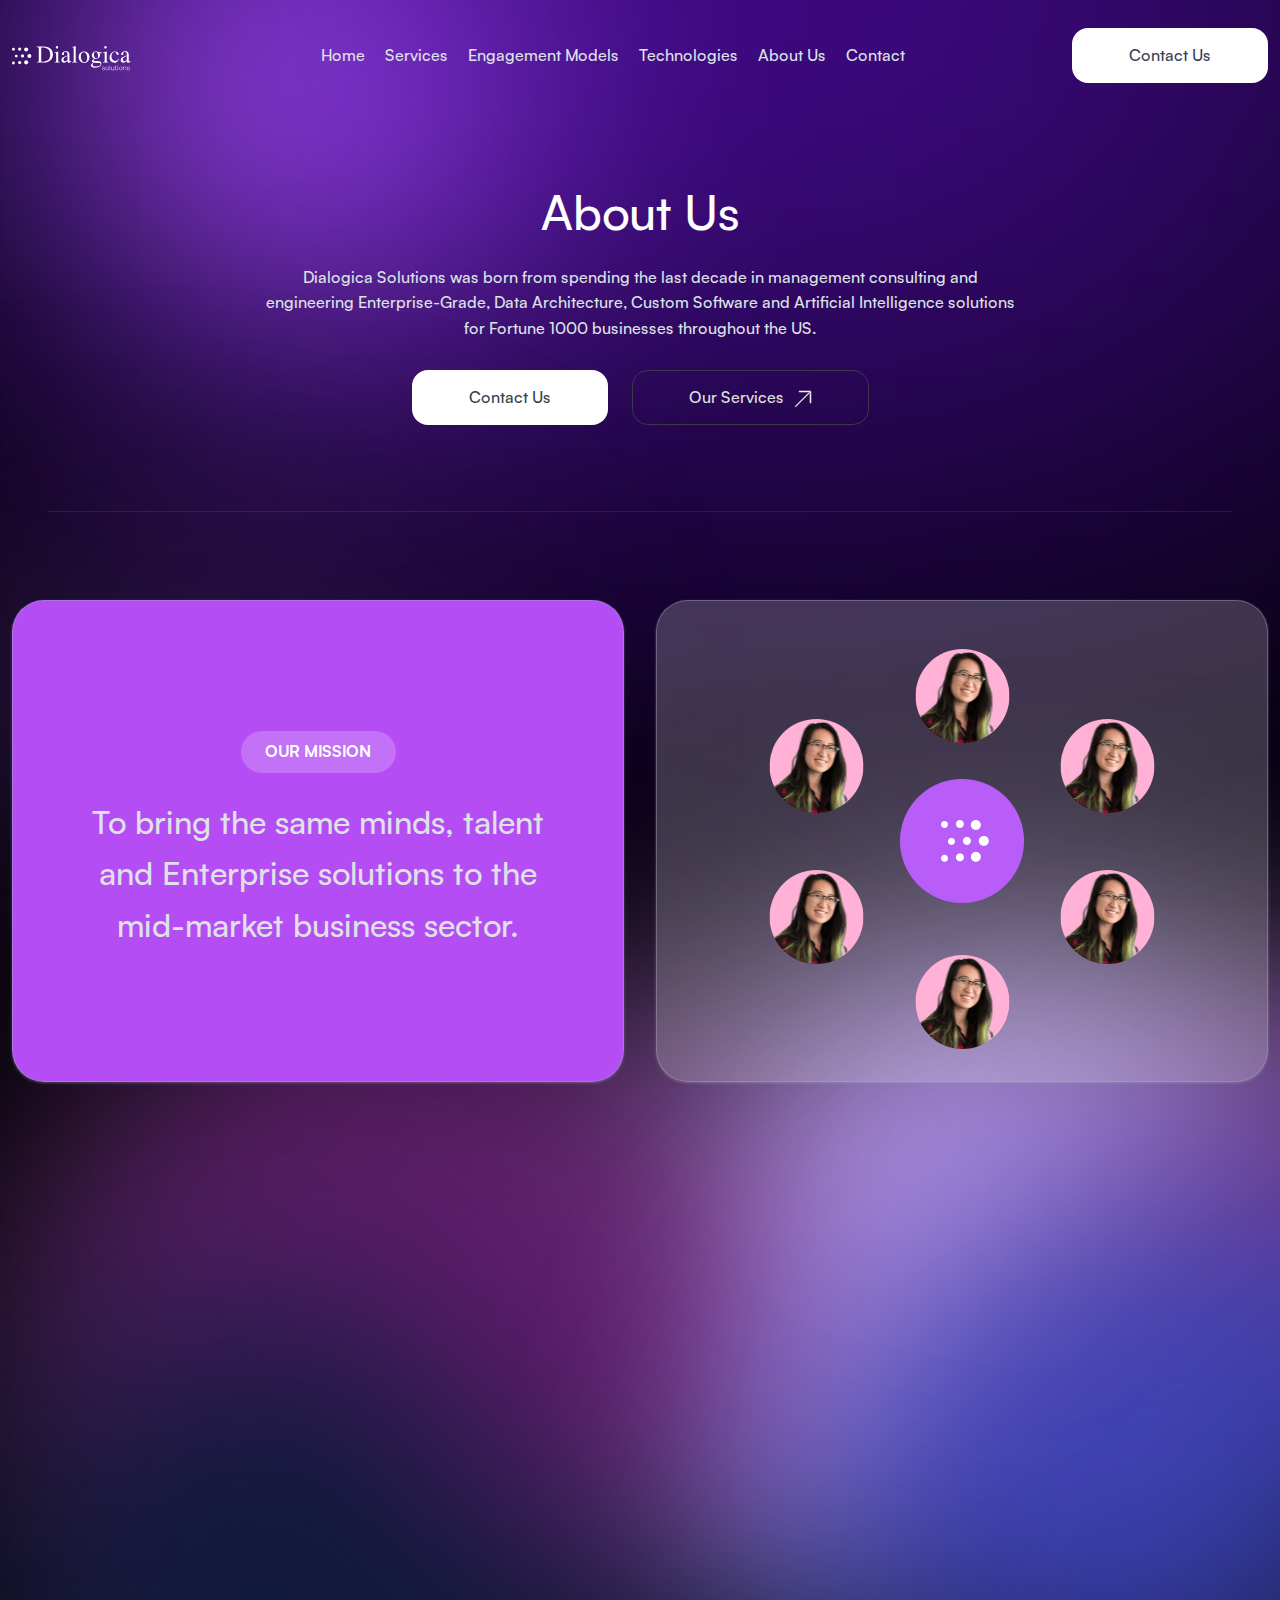
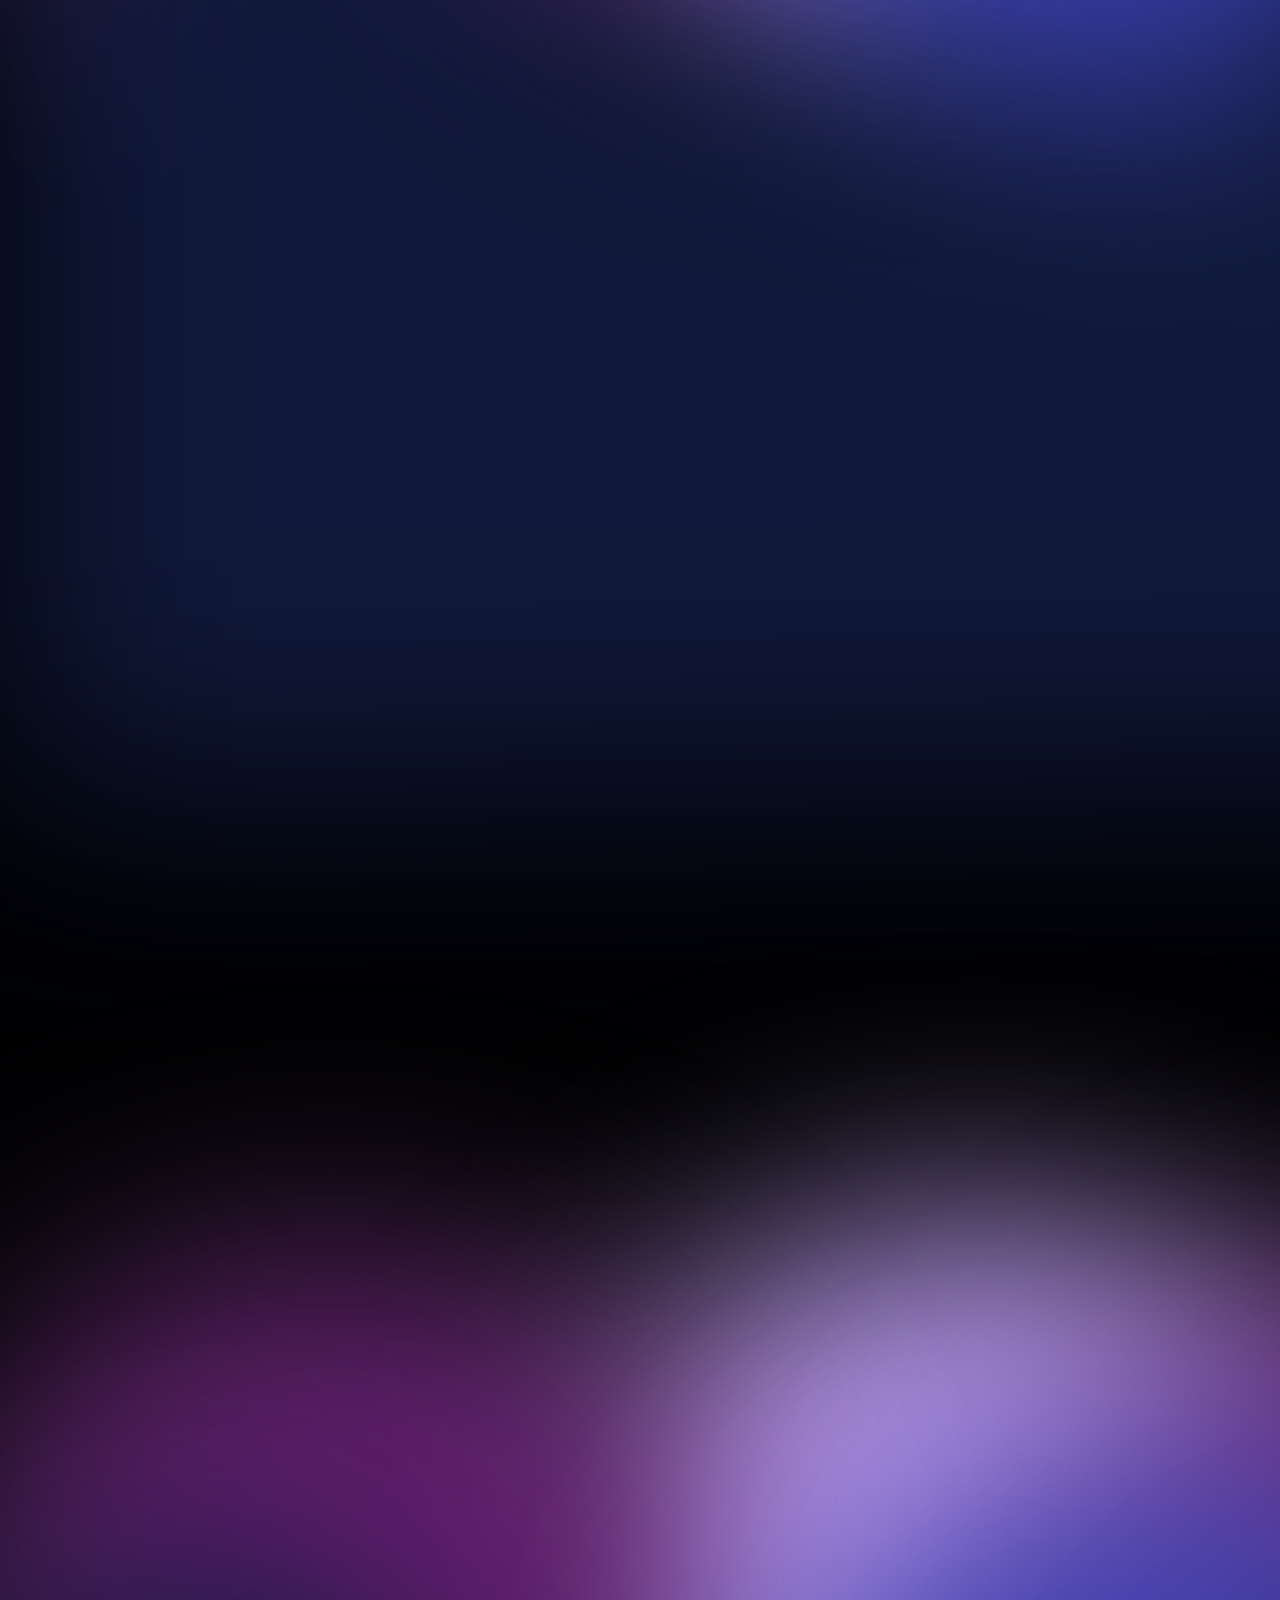
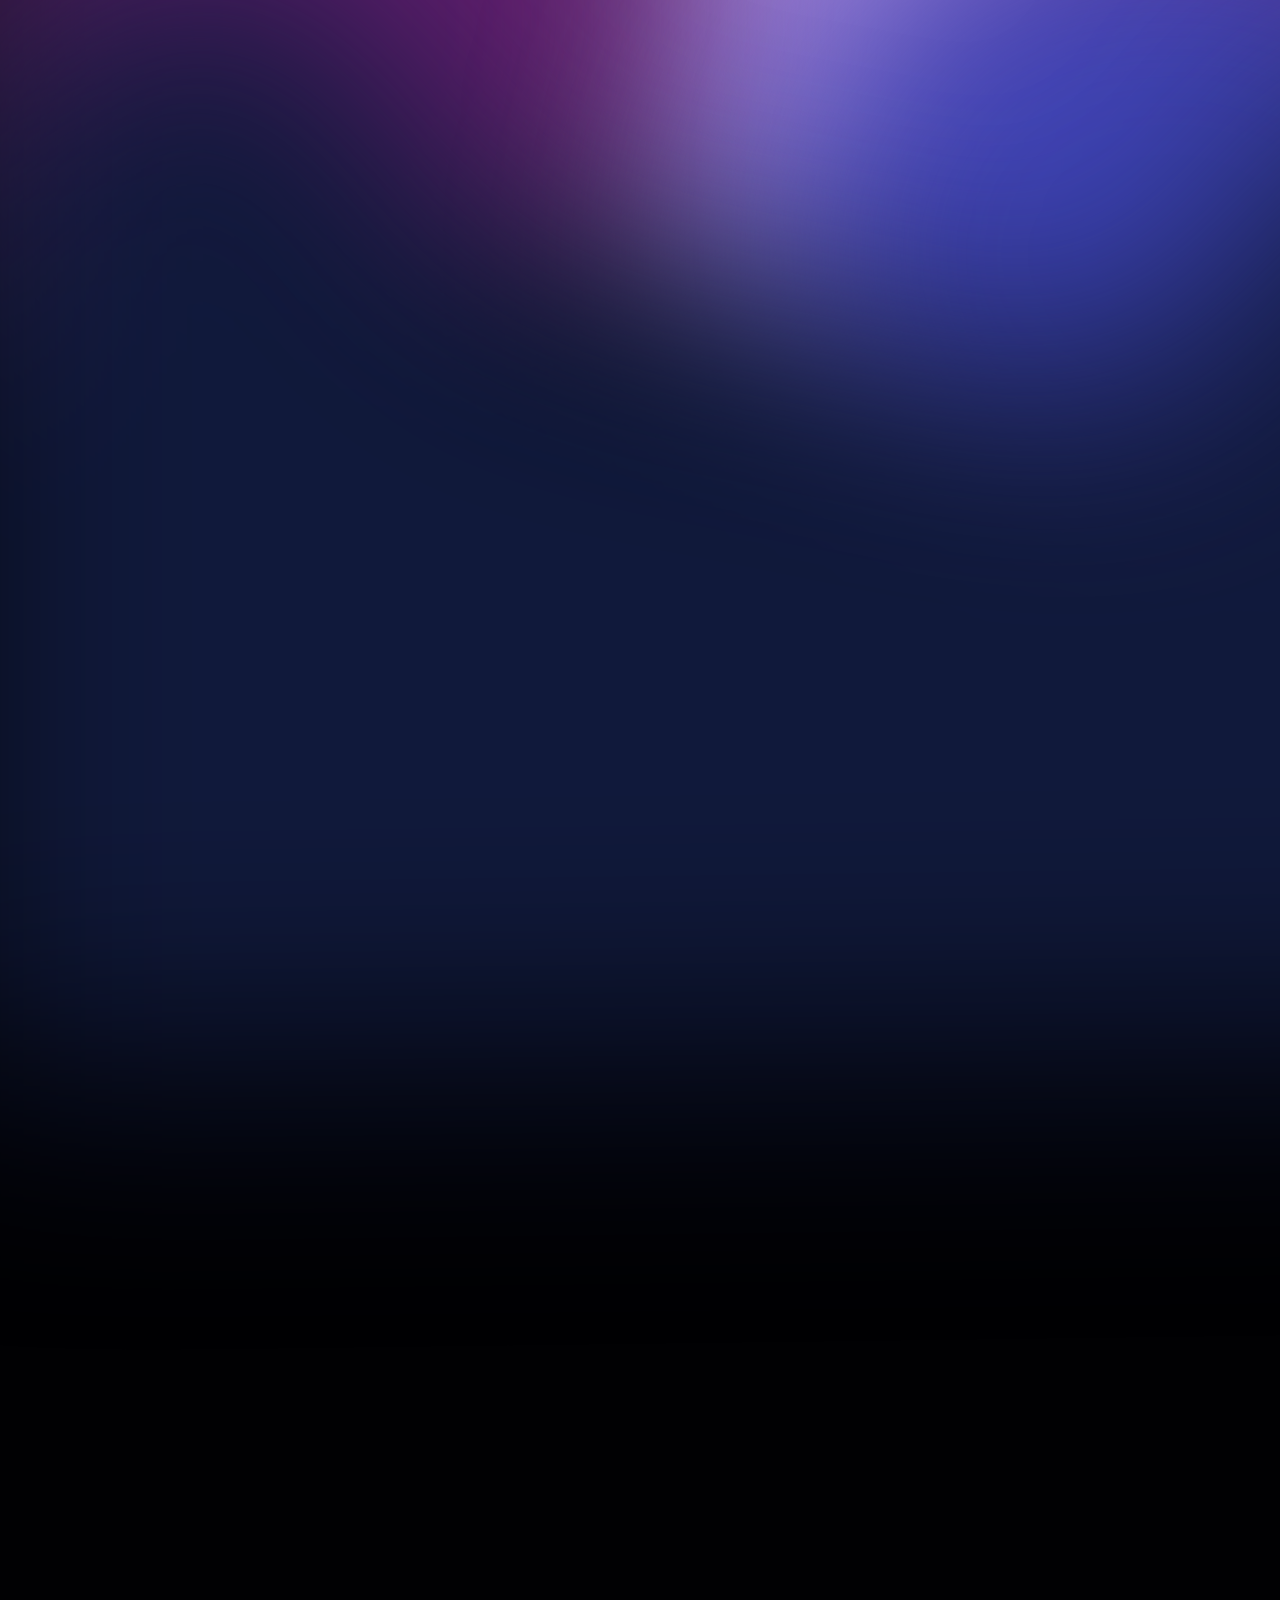
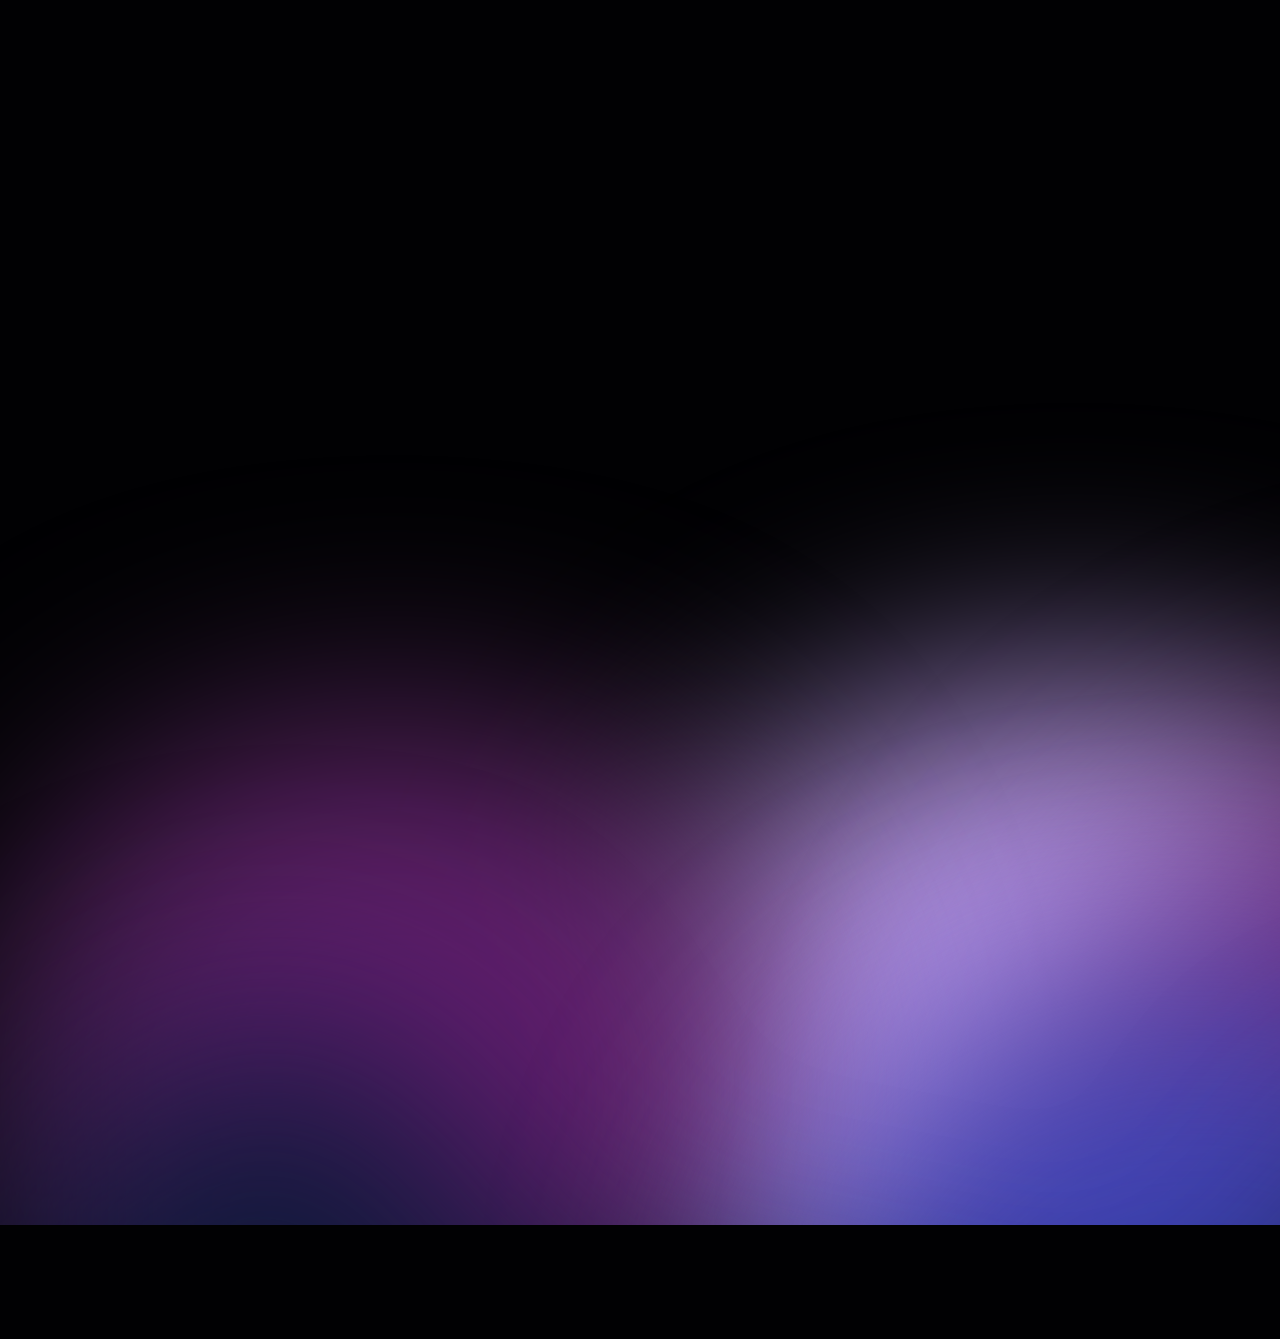
==== commit 465005b8: "all is ok" ====
--- a/about-us.html
+++ b/about-us.html
@@ -25,7 +25,7 @@
 					<span></span>
 				</button>
 			</div>
-			<div class="offcanvas-body">
+		  <div class="offcanvas-body">
 			<nav class="mobile-menu-wrapper">
 				<ul>
 					<li><a href="index.html">Home</a></li>
@@ -58,7 +58,7 @@
 					</a>
 				</div>
 			</div>
-			</div>
+		  </div>
 		</div>
 		<!-- header offcanvas menu section end -->
 		<!-- header section start -->
@@ -98,13 +98,13 @@
 					</div>
 					<div class="col-auto">
 						<div class="header-right-wrapper d-flex align-items-center gap-3">
+							<a href="#" class="dialogica-btn d-none d-sm-block">
+								Contact Us
+							</a>
 							<button class="humbarger-btn d-block d-lg-none" type="button" data-bs-toggle="offcanvas" data-bs-target="#offcanvasRight" aria-controls="offcanvasRight">
 								<span></span>
 								<span></span>
 							</button>
-							<a href="#" class="dialogica-btn d-none d-sm-block">
-								Contact Us
-							</a>
 						</div>
 					</div>
 				</div>
@@ -164,23 +164,33 @@
 				<div class="container position-relative z-6">
 					<!-- about card section start -->
 					<div class="about-card-area position-relative z-6">
-						<div class="container">
-							<div class="about-card-wrapper d-flex align-items-center flex-wrap">
-								<div class="card-info fade-up card-hover-active text-center mb-p">
-									<span class="sub-title-2">Our mission</span>
-									<p>To bring the same minds, talent and Enterprise solutions to the mid-market business sector. </p>
-								</div>
-								<div class="card-info fade-up position-relative z-1">
-									<img src="assets/images/about-us/about-card-center-img.png" alt="center img" class="center-img">
-									<div class="about-card-img-wrapper position-relative z-1">
-										<div class="about-card-img-inner">
-											<img src="assets/images/about-us/about-card-img.jpg" alt="..." class="about-card-img">
-											<img src="assets/images/about-us/about-card-img.jpg" alt="..." class="about-card-img">
-											<img src="assets/images/about-us/about-card-img.jpg" alt="..." class="about-card-img">
-											<img src="assets/images/about-us/about-card-img.jpg" alt="..." class="about-card-img">
-											<img src="assets/images/about-us/about-card-img.jpg" alt="..." class="about-card-img">
-											<img src="assets/images/about-us/about-card-img.jpg" alt="..." class="about-card-img">
-										</div>
+						<div class="about-card-wrapper d-flex align-items-center flex-wrap">
+							<div class="card-info fade-up card-hover-active text-center mb-p">
+								<span class="sub-title-2">Our mission</span>
+								<p>To bring the same minds, talent and Enterprise solutions to the mid-market business sector. </p>
+							</div>
+							<div class="card-info fade-up position-relative z-1">
+								<img src="assets/images/about-us/about-card-center-img.png" alt="center img" class="center-img">
+								<div class="about-card-img-wrapper position-relative z-1">
+									<div class="about-card-img-inner">
+										<a href="#" class="about-card-img">
+											<img src="assets/images/about-us/about-card-img.jpg" alt="...">
+										</a>
+										<a href="#" class="about-card-img">
+											<img src="assets/images/about-us/about-card-img.jpg" alt="...">
+										</a>
+										<a href="#" class="about-card-img">
+											<img src="assets/images/about-us/about-card-img.jpg" alt="...">
+										</a>
+										<a href="#" class="about-card-img">
+											<img src="assets/images/about-us/about-card-img.jpg" alt="...">
+										</a>
+										<a href="#" class="about-card-img">
+											<img src="assets/images/about-us/about-card-img.jpg" alt="...">
+										</a>
+										<a href="#" class="about-card-img">
+											<img src="assets/images/about-us/about-card-img.jpg" alt="...">
+										</a>
 									</div>
 								</div>
 							</div>
@@ -189,6 +199,7 @@
 					<!-- about card section end -->
 					<!-- our team section start  -->
 					<div class="our-team-area position-relative z-6">
+						<h2 class="fade-up">Our Team</h2>
 						<div class="card-move-wrapper">
 							<div class="card-wrapper our-member-wrapper card-move-info">
 								<div class="our-member-info fade-up">
@@ -293,7 +304,7 @@
 					<!-- our team section end  -->
 					<!-- dialogica solutions section start -->
 					<div class="dialogica-solutions-area section-padding-md position-relative z-6">
-						<div class="section-title-wrapper text-center">
+						<div class="section-title-wrapper ms-0">
 							<h2 class="fade-up">Why Choose <span class="inner-sub-heading">Dialogica Solutions?</span></h2>
 							<div class="mb-p fade-up" animation-delay="0.1s">
 								<p>Discover the advantages of working with our dedicated team, where expertise meets customization, collaboration, and unwavering support to help you achieve your business goals.</p>
--- a/assets/css/main.css
+++ b/assets/css/main.css
@@ -180,7 +180,7 @@
   text-transform: uppercase;
   border-radius: 100px;
   background: rgba(255, 255, 255, 0.20);
-  padding: 11.5px 24.5px;
+  padding: 8.5px 24.5px;
   display: inline-block;
 }
 .learn-btn {
@@ -519,7 +519,7 @@
 }
 .main-menu ul li {
   display: inline-block;
-  margin-right: 32px;
+  margin-right: 28px;
 }
 .main-menu ul li:last-child{
   margin-right: 0;
@@ -532,7 +532,7 @@
 }
 .main-menu ul li a:hover{
   color: #FFF;
-  /* font-weight: 700; */
+  font-weight: 700;
 }
 
 /* offcanvas menu start */
@@ -661,6 +661,9 @@
   padding-bottom: 87px;
   min-height: 489px;
 }
+.banner-area.content-version .banner-content-wrapper p{
+  font-weight: 500;
+}
 .banner-area.content-version .bottom-content-button {
   gap: 24px;
   margin-top: 28px;
@@ -732,7 +735,12 @@
 }
 .card-content p {
   font-weight: 500;
-} 
+  color: #F3F4F6;
+}
+.engagement-models-area .card-content p{
+  font-weight: 400;
+  color: #DEE2E6;
+}
 .card-content .learn-btn{
   margin-top: 27px;
 }
@@ -786,23 +794,28 @@
 }
 .technologies-box-wrapper {
   margin-bottom: 40px;
-  border-radius: 32px;
 }
 .technologies-box-info {
-  height: 100px;
+  height: 100%;
+  width: 112px;
   border: 0.5px solid rgba(255, 255, 255, 0.20);
-  width: calc(8% + 4.49px);
-}
-.technologies-box-wrapper::before {
-  content: "";
-  position: absolute;
-  left: 0;
-  top: 0;
-  height: 100%;
-  width: 100%;
-  border: 1px solid rgba(255, 255, 255, 0.20);
-  border-radius: 32px;
-}
+  overflow: hidden;
+}
+
+.technologies-box-info:nth-child(1){
+  border-top-left-radius: 32px;
+}
+.technologies-box-info:nth-child(12){
+  border-top-right-radius: 32px;
+}
+.technologies-box-info:nth-child(49){
+  border-bottom-left-radius: 32px;
+}
+.technologies-box-info:last-child{
+  border-bottom-right-radius: 32px;
+  overflow: hidden;
+}
+
 .technologies-info {
   gap: 16px;
 }
@@ -813,8 +826,13 @@
   color: #E5E7EB;
   line-height: 1.38;
 }
-.technologies-icon img {
-  max-width: 112px;
+
+.technologies-box-img {
+  width: 100%;
+  height: 100%;
+  opacity: 0;
+  visibility: hidden;
+  object-fit: cover;
 }
 .technologies-content  h6{
   display: flex;
@@ -824,14 +842,15 @@
 }
 .technologies-content  h6 .sub-title {
   font-size: 14px;
-  font-weight: 500;
-
 }
 .technologies-groups-wrapper  .technologies-icon img {
   width: 68px;
   height: 68px;
   border-radius: 20px;
   object-fit: cover;
+}
+.technologies-groups-wrapper  .technologies-icon {
+  min-width: 68px;
 }
 .technologies-bottom-button{
   margin-top: 38px;
@@ -927,14 +946,14 @@
   transition: all 0.3s linear;
 }
 .author-wrapper {
-  margin-top: 20px;
+  margin-top: 18px;
 }
 .author-info {
   gap: 20px;
   min-width: 276px;
 }
 .author-img img {
-  max-width: 68px;
+  max-width: 64px;
   border-radius: 20px;
 }
 .author-position-info h6 {
@@ -977,7 +996,7 @@
   margin-top: 30px;
 }
 .contact-area.contact-page {
-  padding: 226px 0 68px;
+  padding: 213px 0 189px;
 }
 
 /* contact section end */
@@ -1033,8 +1052,8 @@
 .inner-solutions-area h4 {
   margin-bottom: 32px;
 }
-.our-solutions-area .inner-solutions-area{
-  margin-bottom: 39px;
+.our-solutions-area .inner-solutions-area {
+  margin-bottom: 49px;
 }
 .our-solutions-area .inner-solutions-area:last-child{
   margin-bottom: 0;
@@ -1047,6 +1066,9 @@
   margin: 0;
   list-style: none;
 }
+.engagement-models-card-content-list-wrapper{
+  padding-top: 3px;
+}
 .engagement-models-icon {
   height: 40px;
   width: 40px;
@@ -1062,8 +1084,9 @@
 .engagement-models-card-content h3 {
   margin-bottom: 13px;
 }
-.engagement-models-card-content p{
-  font-weight: 500;
+.engagement-models-card-content p {
+  font-weight: 500;
+  line-height: 1.4;
 }
 .engagement-models-card-content-list-wrapper li {
   font-weight: 500;
@@ -1074,6 +1097,7 @@
   align-items: center;
   gap: 16px;
   line-height: 1.38;
+  margin-bottom: 12px;
 }
 .engagement-models-card-content-list-wrapper li:last-child{
   margin-bottom: 0;
@@ -1096,7 +1120,7 @@
   margin-bottom: 0px;
 }
 .engagement-models-card-content {
-  max-width: 700px;
+  max-width: calc(100% - 578px);
 }
 .engagement-img-wrapper{
     border: 1px solid rgba(255, 255, 255, 0.20);
@@ -1131,6 +1155,7 @@
   border: 1px solid rgba(166, 175, 195, 0.40);
   background: #A822E7;
   box-shadow: 0px 1px 3px 0px rgba(166, 175, 195, 0.40);
+  min-height: 508px;
 }
 .engagement-models-card-wrapper.version-2 .engagement-models-card-content-list-wrapper li {
   color: #F3F4F6;
@@ -1231,13 +1256,16 @@
   transform: translateX(-50%);
 }
 .about-card-img {
+  top: 0;
+  left: 0;
+  position: absolute;
+  transition: none;
+}
+.about-card-img img{
+  border-radius: 100%;
   height: 94px;
   width: 94px;
-  border-radius: 100%;
   object-fit: cover;
-  position: absolute;
-  top: 0;
-  left: 0;
 }
 .about-card-img:nth-child(1) {
   top: 0;
@@ -1307,4 +1335,31 @@
   width: 400px;
   overflow: hidden;
 }
+.our-team-area h2 {
+  margin-bottom: 40px;
+}
 /* our team section end */
+
+
+.codepen-section {
+  height: 100vh;
+  overflow: hidden;
+  position: relative;
+}
+
+.codepen-wrapper {
+  display: flex;
+  height: 100%;
+}
+
+.codepen-card {
+  min-width: 300px;
+  height: 100%;
+  background-color: #f0f0f0;
+  margin: 0 10px;
+  border-radius: 10px;
+  display: flex;
+  justify-content: center;
+  align-items: center;
+  font-size: 24px;
+}
--- a/assets/css/responsive.css
+++ b/assets/css/responsive.css
@@ -15,7 +15,215 @@
         margin-right: 16px;
     }
     /* header section end */
-}
+
+    
+}
+@media (max-width: 1367px) {
+    /* our technologies area section start */
+      .technologies-box-info:nth-child(11){
+        border-top-right-radius: 32px;
+      }
+      .technologies-box-info:nth-child(12){
+        border-top-right-radius: 0px;
+      }
+      .technologies-box-info:nth-child(49){
+        border-bottom-left-radius: 0px;
+      }
+      .technologies-box-info:nth-child(56){
+        border-bottom-left-radius: 32px;
+      }
+      .technologies-box-info:nth-child(55){
+        border-bottom-right-radius: 32px;
+      }
+      .technologies-box-wrapper{
+        max-width: 1232px;
+      }
+    /* our technologies area section end */
+}
+
+@media (max-width: 1255px) {
+    /* our technologies area section start */
+      .technologies-box-info:nth-child(10){
+        border-top-right-radius: 32px;
+      }
+      .technologies-box-info:nth-child(11) ,
+      .technologies-box-info:nth-child(12){
+        border-top-right-radius: 0px;
+      }
+      .technologies-box-info:nth-child(56),
+      .technologies-box-info:nth-child(49){
+        border-bottom-left-radius: 0px;
+      }
+      .technologies-box-info:nth-child(51){
+        border-bottom-left-radius: 32px;
+      }
+      .technologies-box-info:nth-child(55){
+        border-bottom-right-radius: 0px;
+      }
+      .technologies-box-wrapper{
+        max-width: 1123px;
+      }
+    /* our technologies area section end */
+}
+@media (max-width: 1167px) {
+    /* our technologies area section start */
+      .technologies-box-info:nth-child(9){
+        border-top-right-radius: 32px;
+      }
+      .technologies-box-info:nth-child(10) ,
+      .technologies-box-info:nth-child(11) ,
+      .technologies-box-info:nth-child(12){
+        border-top-right-radius: 0px;
+      }
+      .technologies-box-info:nth-child(56),
+      .technologies-box-info:nth-child(49){
+        border-bottom-left-radius: 0px;
+      }
+      .technologies-box-info:nth-child(54){
+        border-bottom-right-radius: 32px;
+      }
+      .technologies-box-info:nth-child(55){
+        border-bottom-left-radius: 32px;
+      }
+      .technologies-box-info:nth-child(51){
+        border-bottom-left-radius: 0px;
+      }
+      .technologies-box-wrapper{
+        max-width: 1008px;
+      }
+    /* our technologies area section end */
+}
+@media (max-width: 1055px) {
+    /* our technologies area section start */
+    .technologies-box-info:nth-child(8) {
+        border-top-right-radius: 32px;
+    }
+    .technologies-box-info:nth-child(9) {
+        border-top-right-radius: 0px;
+    }
+    .technologies-box-info:nth-child(54) {
+        border-bottom-right-radius: 0px;
+    }
+    .technologies-box-info:nth-child(55) {
+        border-bottom-left-radius: 0px;
+    }
+    .technologies-box-info:nth-child(56) {
+        border-bottom-right-radius: 32px;
+    }
+    .technologies-box-info:nth-child(57) {
+        border-bottom-left-radius: 32px;
+    }
+    .technologies-box-wrapper{
+        max-width: 896px;
+    }
+    /* our technologies area section end */
+}
+@media (max-width: 943px) {
+    /* our technologies area section start */
+    .technologies-box-info:nth-child(7) {
+        border-top-right-radius: 32px;
+    }
+    .technologies-box-info:nth-child(8) {
+        border-top-right-radius: 0px;
+    }
+    .technologies-box-wrapper{
+        max-width: 785px;
+    }
+    /* our technologies area section end */
+}
+@media (max-width: 831px) {
+    /* our technologies area section start */    
+    .technologies-box-info:nth-child(6) {
+        border-top-right-radius: 32px;
+    }
+    .technologies-box-info:nth-child(7) {
+        border-top-right-radius: 0px;
+    }
+    .technologies-box-info:nth-child(57) {
+        border-bottom-left-radius: 0px;
+    }
+    .technologies-box-info:nth-child(56) {
+        border-bottom-right-radius: 0px;
+    }
+    .technologies-box-info:nth-child(55) {
+        border-bottom-left-radius: 32px;
+    }
+    .technologies-box-wrapper{
+        max-width: 673px;
+    }
+    /* our technologies area section end */
+}
+@media (max-width: 719px) {
+    /* our technologies area section start */    
+    .technologies-box-info:nth-child(5) {
+        border-top-right-radius: 32px;
+    }
+    .technologies-box-info:nth-child(6) {
+        border-top-right-radius: 0px;
+    }
+    .technologies-box-info:nth-child(56) {
+        border-bottom-left-radius: 32px;
+    }
+    .technologies-box-info:nth-child(55) {
+        border-bottom-left-radius: 0px;
+    }
+    .technologies-box-wrapper{
+        max-width: 564px;
+    }
+    /* our technologies area section end */    
+}
+
+@media (max-width: 607px) {
+    /* our technologies area section start */        
+    .technologies-box-info:nth-child(4) {
+        border-top-right-radius: 32px;
+    }
+    .technologies-box-info:nth-child(5) {
+        border-top-right-radius: 0px;
+    }
+    .technologies-box-info:nth-child(56) {
+        border-bottom-left-radius: 0px;
+    }
+    .technologies-box-info:nth-child(57) {
+        border-bottom-left-radius: 32px;
+    }
+    .technologies-box-wrapper{
+        max-width: 499px;
+    }
+    /* our technologies area section end */        
+}
+
+@media (max-width: 495px) {
+    /* our technologies area section start */   
+    .technologies-box-info:nth-child(3) {
+        border-top-right-radius: 32px;
+    }   
+    .technologies-box-info:nth-child(4) {
+        border-top-right-radius: 0px;
+    }   
+    .technologies-box-info:nth-child(57) {
+        border-bottom-left-radius: 0px;
+    }
+    .technologies-box-info:nth-child(58) {
+        border-bottom-left-radius: 32px;
+    }
+    .technologies-box-wrapper{
+        max-width: 337px;
+    }
+    /* our technologies area section end */      
+}
+
+@media (max-width: 383px) {
+    /* our technologies area section start */   
+    .technologies-box-info {
+        width: 90px;
+    }
+    .technologies-box-wrapper{
+        max-width: 272px;
+    }
+    /* our technologies area section end */   
+}
+
 /* max-width 1199 */
 @media (max-width: 1199.98px) { 
     /* container padding fix */
@@ -45,7 +253,10 @@
         margin-left: auto;
     }
     .banner-area .banner-content-wrapper {
-        margin-top: 35px;
+        margin-bottom: 35px;
+        margin-right: auto;
+        margin-left: auto;
+        text-align: center;
     }
     .banner-area .col {
         flex-basis: 100%;
@@ -76,12 +287,11 @@
     }
     /* footer section end */
     /* our engagement models section start */
+    .engagement-img-wrapper {
+        width: calc(50% - 85px);
+    }
     .engagement-models-card-content {
-        max-width: 450px;
-    }
-
-    .engagement-img-wrapper {
-        width: calc(50% - 65px);
+        max-width: 470px;
     }
     .engagement-models-area .card-info {
         gap: 15px;
@@ -94,12 +304,16 @@
 /* max-width 991 */
 @media (max-width: 991.98px) {
     /* all padding */
+    
+    .about-card-area,
     .our-engagement-models-area {
         padding: 48px 0px;
     }
+    .our-solutions-area ,
     .section-padding-md {
         padding: 28px 0;
     }
+    .our-technologies-area ,
     .section-padding {
         padding: 35px 0;
     }
@@ -134,6 +348,11 @@
     .section-title-wrapper h2 {
         margin-bottom: 12px;
     }
+    /* header section start */
+    .header-area {
+        padding: 20px 0;
+    }
+    /* header section end  */
     /* banner section start */
 
     .banner-area ,
@@ -144,8 +363,8 @@
     .banner-area{
         min-height: 500px;
     }
-    .contact-area.contact-page{
-        padding: 150px 0 50px;
+    .contact-area.contact-page {
+        padding: 120px 0 50px;
     }
     /* banner section end */
 
@@ -233,6 +452,11 @@
     }
     .engagement-models-card-wrapper.version-2 .card-info {
         width: 100%;
+        min-height: auto;
+    }
+    .engagement-models-card-wrapper .card-info.row-reverse .engagement-img-wrapper {
+        right: 0;
+        left: 0;
     }
     /* our engagement models section end */    
     /* about card section start */
@@ -255,7 +479,9 @@
     /* footer section start */
     .footer-area {
         padding: 15px 0;
-    }
+        position: relative;
+    }
+
     /* footer section end */
 
     /* card animation  */
@@ -310,6 +536,10 @@
     /* our engagement models section start */
     .engagement-models-inner-title {
         font-size: 20px;
+    }
+    .engagement-models-card-wrapper .card-info  .flex-row-reverse .engagement-img-wrapper, 
+    .engagement-img-wrapper {
+        height: 220px;
     }
     /* our engagement models section end */   
     /* about card section start */
@@ -353,7 +583,7 @@
     }
     /* dialogica solutions section end */
     /* about card section start  */
-    .about-card-img {
+    .about-card-img img {
         height: 70px;
         width: 70px;
     }
@@ -395,10 +625,6 @@
     }
     /* our engagement models section end */  
     /* about card section start  */
-    .about-card-img {
-        height: 60px;
-        width: 60px;
-    }
     .center-img {
         height: 70px;
         width: 70px;
@@ -410,6 +636,12 @@
     .about-card-img-inner {
         height: 310px;
     }
+    .about-card-img:nth-child(1) {
+        top: 10px;
+    }
+    .about-card-img:nth-child(4) {
+        bottom: 15px;
+    }
 
 /* about card section end  */
   
